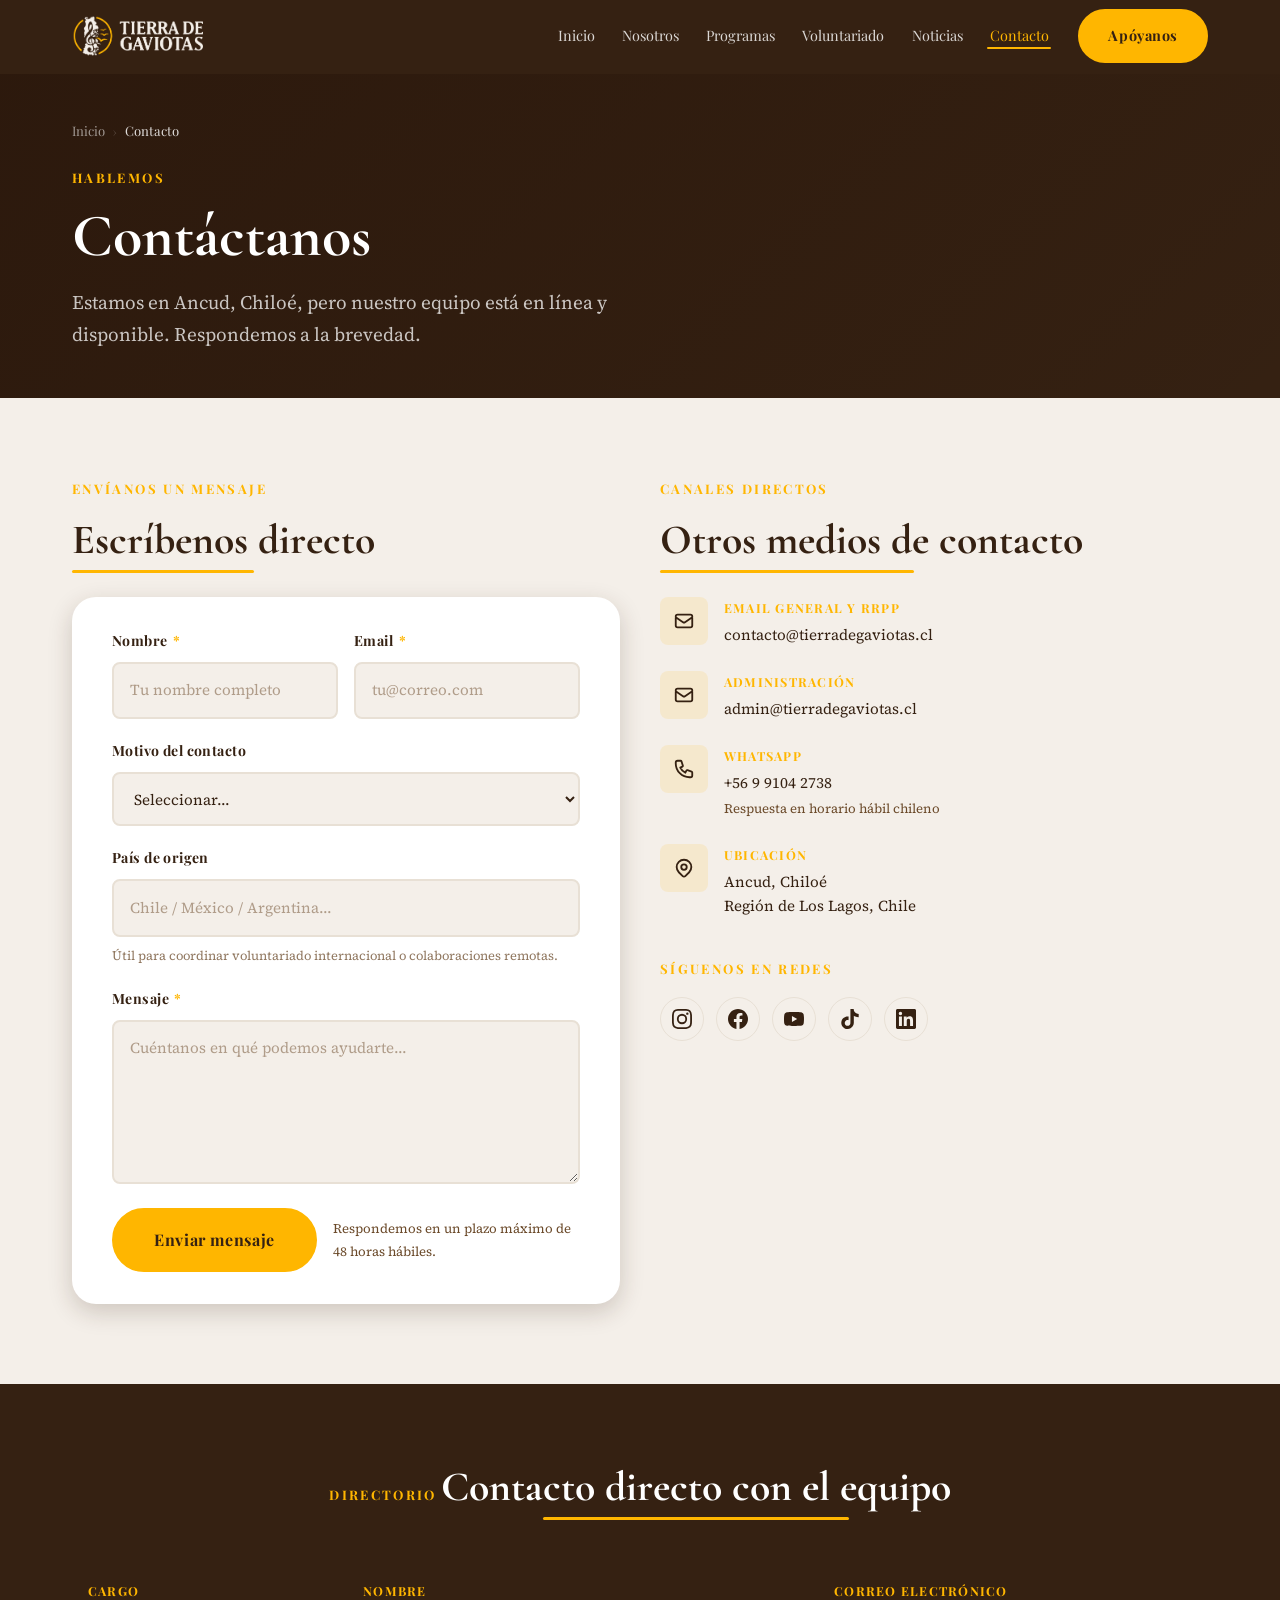
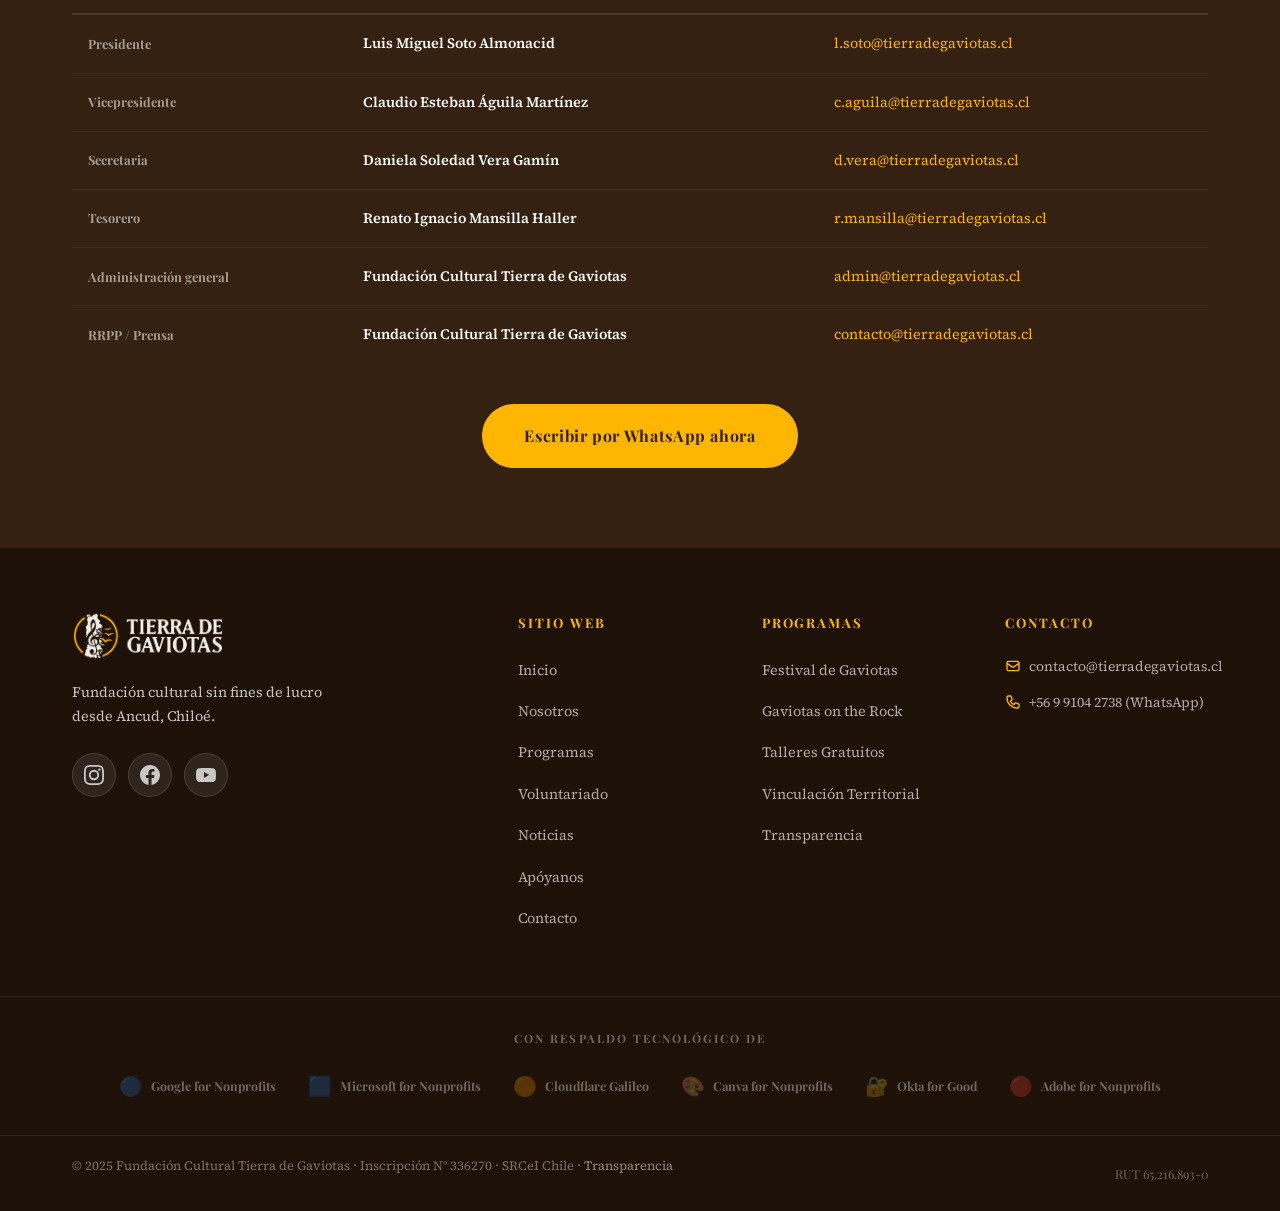
==== contacto.html @ a7a0f80d "Sitio web TDG v1.0 — Fundación Cultural Tierra de Gaviotas" ====
<!DOCTYPE html>
<html lang="es">
<head>
  <meta charset="UTF-8">
  <meta name="viewport" content="width=device-width, initial-scale=1">
  <title>Contacto | Fundación Cultural Tierra de Gaviotas</title>
  <meta name="description" content="Contáctanos — Fundación Cultural Tierra de Gaviotas. Email, WhatsApp y redes sociales. Respondemos a la brevedad desde Ancud, Chiloé.">
  <link rel="canonical" href="https://tierradegaviotas.cl/contacto.html">
  <meta property="og:type" content="website">
  <meta property="og:url" content="https://tierradegaviotas.cl/contacto.html">
  <meta property="og:title" content="Contacto | Fundación Cultural Tierra de Gaviotas">
  <meta property="og:description" content="Contáctanos por email, WhatsApp o redes sociales. Estamos en Ancud, Chiloé.">
  <meta property="og:image" content="https://tierradegaviotas.cl/images/og-image.jpg">
  <meta property="og:locale" content="es_CL">
  <meta property="og:site_name" content="Fundación Cultural Tierra de Gaviotas">
  <meta name="twitter:card" content="summary_large_image">
  <meta name="twitter:site" content="@tdgaviotas">
  <meta name="twitter:image" content="https://tierradegaviotas.cl/images/og-image.jpg">
  <link rel="icon" type="image/svg+xml" href="/favicon.svg">
  <link rel="icon" type="image/x-icon" href="/favicon.ico">
  <link rel="apple-touch-icon" sizes="180x180" href="/apple-touch-icon.png">
  <link rel="manifest" href="/site.webmanifest">
  <meta name="theme-color" content="#352112">
  <link rel="preconnect" href="https://fonts.googleapis.com">
  <link rel="preconnect" href="https://fonts.gstatic.com" crossorigin>
  <link href="https://fonts.googleapis.com/css2?family=Cormorant+Garamond:ital,wght@0,600;0,700;1,700&family=Playfair+Display:ital,wght@0,400;0,700;1,400&family=Source+Serif+4:opsz,wght@8..60,300;8..60,400;8..60,600&display=swap" rel="stylesheet">
  <link rel="stylesheet" href="css/main.css">
  <link rel="stylesheet" href="css/components.css">
  <link rel="stylesheet" href="css/responsive.css">

  <style>
    .contact-layout {
      display: grid;
      grid-template-columns: 1fr 1fr;
      gap: var(--sp-10);
      align-items: start;
    }
    @media (max-width: 767px) {
      .contact-layout { grid-template-columns: 1fr; }
    }

    .directorio-tabla {
      width: 100%;
      border-collapse: collapse;
      font-size: 0.9rem;
    }
    .directorio-tabla th {
      font-family: var(--font-display);
      font-size: 0.78rem;
      font-weight: 700;
      letter-spacing: 0.1em;
      text-transform: uppercase;
      color: var(--color-ambar);
      text-align: left;
      padding: var(--sp-3) var(--sp-4);
      border-bottom: 2px solid rgba(255,255,255,0.1);
    }
    .directorio-tabla td {
      padding: var(--sp-4);
      color: rgba(255,255,255,0.78);
      border-bottom: 1px solid rgba(255,255,255,0.06);
      vertical-align: middle;
    }
    .directorio-tabla tr:last-child td { border-bottom: none; }
    .directorio-tabla td:first-child {
      font-family: var(--font-display);
      font-weight: 700;
      color: rgba(255,255,255,0.55);
      font-size: 0.8rem;
      white-space: nowrap;
    }
    .directorio-tabla td:nth-child(2) {
      font-weight: 600;
      color: var(--color-blanco);
    }
    .directorio-tabla a {
      color: var(--color-ambar);
      transition: opacity var(--t-fast);
    }
    .directorio-tabla a:hover { opacity: 0.75; }
    @media (max-width: 600px) {
      .directorio-tabla thead { display: none; }
      .directorio-tabla tr { display: block; border-bottom: 1px solid rgba(255,255,255,0.08); padding: var(--sp-4) 0; }
      .directorio-tabla td { display: block; border: none; padding: 0.25rem var(--sp-4); }
    }
  </style>
</head>
<body>
  <a href="#main-content" class="skip-link">Ir al contenido principal</a>

  <header class="navbar" id="navbar" role="banner">
    <div class="container navbar__inner">
      <a href="index.html" class="navbar__logo" aria-label="Inicio">
        <img src="images/logo/TDG_1_Horizontal_-_Para_fondo_oscuro.png" alt="Tierra de Gaviotas" class="navbar__logo-img" width="200" height="55" onerror="this.style.display='none';this.nextElementSibling.style.display='block'">
        <span class="navbar__logo-fallback" style="display:none">Tierra de <span>Gaviotas</span></span>
      </a>
      <button class="navbar__hamburger" id="menuToggle" aria-expanded="false" aria-controls="navMenu" aria-label="Abrir menú">
        <span class="navbar__hamburger-line"></span><span class="navbar__hamburger-line"></span><span class="navbar__hamburger-line"></span>
      </button>
      <nav class="navbar__nav" id="navMenu" role="navigation" aria-label="Navegación principal">
        <ul class="navbar__list">
          <li><a href="index.html"        class="navbar__link">Inicio</a></li>
          <li><a href="nosotros.html"     class="navbar__link">Nosotros</a></li>
          <li><a href="programas.html"    class="navbar__link">Programas</a></li>
          <li><a href="voluntariado.html" class="navbar__link">Voluntariado</a></li>
          <li><a href="noticias.html"     class="navbar__link">Noticias</a></li>
          <li><a href="contacto.html"     class="navbar__link" aria-current="page">Contacto</a></li>
        </ul>
        <a href="donaciones.html" class="btn btn--ambar navbar__cta">Apóyanos</a>
      </nav>
    </div>
  </header>

  <main id="main-content" role="main">

    <!-- PAGE HERO -->
    <section class="page-hero" aria-labelledby="ph-title">
      <div class="container page-hero__content">
        <nav class="breadcrumb" aria-label="Ruta de navegación">
          <a href="index.html">Inicio</a>
          <span class="breadcrumb__sep" aria-hidden="true">›</span>
          <span class="breadcrumb__current" aria-current="page">Contacto</span>
        </nav>
        <span class="label page-hero__label">Hablemos</span>
        <h1 id="ph-title">Contáctanos</h1>
        <p class="lead">Estamos en Ancud, Chiloé, pero nuestro equipo está en línea y disponible. Respondemos a la brevedad.</p>
      </div>
    </section>

    <!-- FORMULARIO + INFO DE CONTACTO -->
    <section class="section bg-crema" aria-labelledby="form-title">
      <div class="container">
        <div class="contact-layout">

          <!-- Formulario -->
          <div class="reveal">
            <span class="label" style="margin-bottom: 1rem; display: block;">Envíanos un mensaje</span>
            <h2 id="form-title" class="heading-line" style="margin-bottom: 2rem;">Escríbenos directo</h2>

            <!--
              INSTRUCCIÓN PARA EL EQUIPO TDG:
              Para activar este formulario, registrarse en formspree.io con el email admin@tierradegaviotas.cl
              Crear un nuevo formulario y reemplazar [PLACEHOLDER: ID Formspree] con el ID obtenido (ej: xyzxyz).
              El action quedará así: action="https://formspree.io/f/tu-id-aqui"
            -->
            <form
              id="contact-form"
              action="https://formspree.io/f/[PLACEHOLDER-ID-FORMSPREE]"
              method="POST"
              class="form-contact"
              novalidate
            >
              <!-- Campo honeypot anti-spam -->
              <input type="text" name="_gotcha" style="display:none" tabindex="-1" autocomplete="off">
              <!-- Redirect después de enviar -->
              <input type="hidden" name="_next" value="https://tierradegaviotas.cl/contacto.html?enviado=true">
              <input type="hidden" name="_subject" value="Nuevo mensaje desde tierradegaviotas.cl">

              <div class="form-row">
                <div class="form-group">
                  <label class="form-label" for="nombre">
                    Nombre <span class="required" aria-hidden="true">*</span>
                  </label>
                  <input
                    type="text"
                    id="nombre"
                    name="nombre"
                    class="form-input"
                    placeholder="Tu nombre completo"
                    required
                    autocomplete="given-name"
                  >
                </div>
                <div class="form-group">
                  <label class="form-label" for="email">
                    Email <span class="required" aria-hidden="true">*</span>
                  </label>
                  <input
                    type="email"
                    id="email"
                    name="email"
                    class="form-input"
                    placeholder="tu@correo.com"
                    required
                    autocomplete="email"
                  >
                </div>
              </div>

              <div class="form-group">
                <label class="form-label" for="motivo">Motivo del contacto</label>
                <select id="motivo" name="motivo" class="form-select">
                  <option value="" disabled selected>Seleccionar...</option>
                  <option value="voluntariado">Quiero ser voluntario/a</option>
                  <option value="donaciones">Información sobre donaciones</option>
                  <option value="prensa">Prensa y medios de comunicación</option>
                  <option value="alianza">Propuesta de alianza o colaboración</option>
                  <option value="artista">Participar como artista en el festival</option>
                  <option value="talleres">Información sobre talleres</option>
                  <option value="otro">Otro</option>
                </select>
              </div>

              <div class="form-group">
                <label class="form-label" for="pais">País de origen</label>
                <input
                  type="text"
                  id="pais"
                  name="pais"
                  class="form-input"
                  placeholder="Chile / México / Argentina..."
                  autocomplete="country-name"
                >
                <span class="form-hint">Útil para coordinar voluntariado internacional o colaboraciones remotas.</span>
              </div>

              <div class="form-group">
                <label class="form-label" for="mensaje">
                  Mensaje <span class="required" aria-hidden="true">*</span>
                </label>
                <textarea
                  id="mensaje"
                  name="mensaje"
                  class="form-textarea"
                  placeholder="Cuéntanos en qué podemos ayudarte..."
                  required
                  rows="5"
                ></textarea>
              </div>

              <div class="form-submit">
                <button type="submit" class="btn btn--ambar btn--lg">
                  Enviar mensaje
                </button>
                <p style="font-size: 0.82rem; color: var(--color-cafe-claro);">
                  Respondemos en un plazo máximo de 48 horas hábiles.
                </p>
              </div>

              <div class="form-message form-message--success" id="form-success" role="alert">
                ¡Mensaje enviado correctamente! Te responderemos pronto.
              </div>
              <div class="form-message form-message--error" id="form-error" role="alert">
                Hubo un problema al enviar. Por favor intenta nuevamente o escríbenos directamente a contacto@tierradegaviotas.cl
              </div>
            </form>

            <script>
              // Detectar parámetro ?enviado=true en la URL (redirect de Formspree)
              if (window.location.search.includes('enviado=true')) {
                const msg = document.getElementById('form-success');
                if (msg) { msg.style.display = 'block'; }
                const form = document.getElementById('contact-form');
                if (form) { form.style.display = 'none'; }
              }
            </script>
          </div>

          <!-- Información de contacto -->
          <div class="reveal reveal-delay-2">
            <span class="label" style="margin-bottom: 1rem; display: block;">Canales directos</span>
            <h2 class="heading-line" style="margin-bottom: 2rem;">Otros medios de contacto</h2>

            <div class="contact-info">

              <div class="contact-item">
                <div class="contact-item__icon" aria-hidden="true">
                  <svg fill="none" stroke="currentColor" viewBox="0 0 24 24"><path stroke-linecap="round" stroke-linejoin="round" stroke-width="2" d="M3 8l7.89 5.26a2 2 0 002.22 0L21 8M5 19h14a2 2 0 002-2V7a2 2 0 00-2-2H5a2 2 0 00-2 2v10a2 2 0 002 2z"/></svg>
                </div>
                <div>
                  <p class="contact-item__label">Email general y RRPP</p>
                  <p class="contact-item__value">
                    <a href="mailto:contacto@tierradegaviotas.cl">contacto@tierradegaviotas.cl</a>
                  </p>
                </div>
              </div>

              <div class="contact-item">
                <div class="contact-item__icon" aria-hidden="true">
                  <svg fill="none" stroke="currentColor" viewBox="0 0 24 24"><path stroke-linecap="round" stroke-linejoin="round" stroke-width="2" d="M3 8l7.89 5.26a2 2 0 002.22 0L21 8M5 19h14a2 2 0 002-2V7a2 2 0 00-2-2H5a2 2 0 00-2 2v10a2 2 0 002 2z"/></svg>
                </div>
                <div>
                  <p class="contact-item__label">Administración</p>
                  <p class="contact-item__value">
                    <a href="mailto:admin@tierradegaviotas.cl">admin@tierradegaviotas.cl</a>
                  </p>
                </div>
              </div>

              <div class="contact-item">
                <div class="contact-item__icon" aria-hidden="true">
                  <svg fill="none" stroke="currentColor" viewBox="0 0 24 24"><path stroke-linecap="round" stroke-linejoin="round" stroke-width="2" d="M3 5a2 2 0 012-2h3.28a1 1 0 01.948.684l1.498 4.493a1 1 0 01-.502 1.21l-2.257 1.13a11.042 11.042 0 005.516 5.516l1.13-2.257a1 1 0 011.21-.502l4.493 1.498a1 1 0 01.684.949V19a2 2 0 01-2 2h-1C9.716 21 3 14.284 3 6V5z"/></svg>
                </div>
                <div>
                  <p class="contact-item__label">WhatsApp</p>
                  <p class="contact-item__value">
                    <a href="https://wa.me/56991042738" target="_blank" rel="noopener noreferrer">
                      +56 9 9104 2738
                    </a>
                    <br>
                    <span style="font-size: 0.82rem; color: var(--color-cafe-claro);">Respuesta en horario hábil chileno</span>
                  </p>
                </div>
              </div>

              <div class="contact-item">
                <div class="contact-item__icon" aria-hidden="true">
                  <svg fill="none" stroke="currentColor" viewBox="0 0 24 24"><path stroke-linecap="round" stroke-linejoin="round" stroke-width="2" d="M17.657 16.657L13.414 20.9a1.998 1.998 0 01-2.827 0l-4.244-4.243a8 8 0 1111.314 0z"/><path stroke-linecap="round" stroke-linejoin="round" stroke-width="2" d="M15 11a3 3 0 11-6 0 3 3 0 016 0z"/></svg>
                </div>
                <div>
                  <p class="contact-item__label">Ubicación</p>
                  <p class="contact-item__value">
                    Ancud, Chiloé<br>
                    Región de Los Lagos, Chile
                  </p>
                </div>
              </div>

            </div>

            <!-- Redes sociales -->
            <div style="margin-top: 2.5rem;">
              <p class="label" style="margin-bottom: 1rem; display: block;">Síguenos en redes</p>
              <nav aria-label="Redes sociales de contacto">
                <ul class="social-list social-list--dark">
                  <li>
                    <a href="https://instagram.com/tdgaviotas" target="_blank" rel="noopener noreferrer" class="social-link" aria-label="Instagram @tdgaviotas">
                      <svg fill="currentColor" viewBox="0 0 24 24" aria-hidden="true"><path d="M12 2.163c3.204 0 3.584.012 4.85.07 3.252.148 4.771 1.691 4.919 4.919.058 1.265.069 1.645.069 4.849 0 3.205-.012 3.584-.069 4.849-.149 3.225-1.664 4.771-4.919 4.919-1.266.058-1.644.07-4.85.07-3.204 0-3.584-.012-4.849-.07-3.26-.149-4.771-1.699-4.919-4.92-.058-1.265-.07-1.644-.07-4.849 0-3.204.013-3.583.07-4.849.149-3.227 1.664-4.771 4.919-4.919 1.266-.057 1.645-.069 4.849-.069zM12 0C8.741 0 8.333.014 7.053.072 2.695.272.273 2.69.073 7.052.014 8.333 0 8.741 0 12c0 3.259.014 3.668.072 4.948.2 4.358 2.618 6.78 6.98 6.98C8.333 23.986 8.741 24 12 24c3.259 0 3.668-.014 4.948-.072 4.354-.2 6.782-2.618 6.979-6.98.059-1.28.073-1.689.073-4.948 0-3.259-.014-3.667-.072-4.947-.196-4.354-2.617-6.78-6.979-6.98C15.668.014 15.259 0 12 0zm0 5.838a6.162 6.162 0 100 12.324 6.162 6.162 0 000-12.324zM12 16a4 4 0 110-8 4 4 0 010 8zm6.406-11.845a1.44 1.44 0 100 2.881 1.44 1.44 0 000-2.881z"/></svg>
                    </a>
                  </li>
                  <li>
                    <a href="https://facebook.com/tdgaviotas" target="_blank" rel="noopener noreferrer" class="social-link" aria-label="Facebook /tdgaviotas">
                      <svg fill="currentColor" viewBox="0 0 24 24" aria-hidden="true"><path d="M24 12.073c0-6.627-5.373-12-12-12s-12 5.373-12 12c0 5.99 4.388 10.954 10.125 11.854v-8.385H7.078v-3.47h3.047V9.43c0-3.007 1.792-4.669 4.533-4.669 1.312 0 2.686.235 2.686.235v2.953H15.83c-1.491 0-1.956.925-1.956 1.874v2.25h3.328l-.532 3.47h-2.796v8.385C19.612 23.027 24 18.062 24 12.073z"/></svg>
                    </a>
                  </li>
                  <li>
                    <a href="https://youtube.com/@tdgaviotas" target="_blank" rel="noopener noreferrer" class="social-link" aria-label="YouTube @tdgaviotas">
                      <svg fill="currentColor" viewBox="0 0 24 24" aria-hidden="true"><path d="M23.498 6.186a3.016 3.016 0 00-2.122-2.136C19.505 3.545 12 3.545 12 3.545s-7.505 0-9.377.505A3.017 3.017 0 00.502 6.186C0 8.07 0 12 0 12s0 3.93.502 5.814a3.016 3.016 0 002.122 2.136c1.871.505 9.376.505 9.376.505s7.505 0 9.377-.505a3.015 3.015 0 002.122-2.136C24 15.93 24 12 24 12s0-3.93-.502-5.814zM9.545 15.568V8.432L15.818 12l-6.273 3.568z"/></svg>
                    </a>
                  </li>
                  <li>
                    <a href="https://tiktok.com/@tdgaviotas" target="_blank" rel="noopener noreferrer" class="social-link" aria-label="TikTok @tdgaviotas">
                      <svg fill="currentColor" viewBox="0 0 24 24" aria-hidden="true"><path d="M12.525.02c1.31-.02 2.61-.01 3.91-.02.08 1.53.63 3.09 1.75 4.17 1.12 1.11 2.7 1.62 4.24 1.79v4.03c-1.44-.05-2.89-.35-4.2-.97-.57-.26-1.1-.59-1.62-.93-.01 2.92.01 5.84-.02 8.75-.08 1.4-.54 2.79-1.35 3.94-1.31 1.92-3.58 3.17-5.91 3.21-1.43.08-2.86-.31-4.08-1.03-2.02-1.19-3.44-3.37-3.65-5.71-.02-.5-.03-1-.01-1.49.18-1.9 1.12-3.72 2.58-4.96 1.66-1.44 3.98-2.13 6.15-1.72.02 1.48-.04 2.96-.04 4.44-.99-.32-2.15-.23-3.02.37-.63.41-1.11 1.04-1.36 1.75-.21.51-.15 1.07-.14 1.61.24 1.64 1.82 3.02 3.5 2.87 1.12-.01 2.19-.66 2.77-1.61.19-.33.4-.67.41-1.06.1-1.79.06-3.57.07-5.36.01-4.03-.01-8.05.02-12.07z"/></svg>
                    </a>
                  </li>
                  <li>
                    <a href="https://linkedin.com/company/tierra-de-gaviotas" target="_blank" rel="noopener noreferrer" class="social-link" aria-label="LinkedIn tierra-de-gaviotas">
                      <svg fill="currentColor" viewBox="0 0 24 24" aria-hidden="true"><path d="M20.447 20.452h-3.554v-5.569c0-1.328-.027-3.037-1.852-3.037-1.853 0-2.136 1.445-2.136 2.939v5.667H9.351V9h3.414v1.561h.046c.477-.9 1.637-1.85 3.37-1.85 3.601 0 4.267 2.37 4.267 5.455v6.286zM5.337 7.433a2.062 2.062 0 01-2.063-2.065 2.064 2.064 0 112.063 2.065zm1.782 13.019H3.555V9h3.564v11.452zM22.225 0H1.771C.792 0 0 .774 0 1.729v20.542C0 23.227.792 24 1.771 24h20.451C23.2 24 24 23.227 24 22.271V1.729C24 .774 23.2 0 22.222 0h.003z"/></svg>
                    </a>
                  </li>
                </ul>
              </nav>
            </div>
          </div>

        </div>
      </div>
    </section>

    <!-- DIRECTORIO DEL EQUIPO -->
    <section class="section bg-cafe" id="directorio" aria-labelledby="dir-title">
      <div class="container">
        <header class="section-header reveal">
          <span class="label">Directorio</span>
          <h2 id="dir-title" class="heading-line heading-line--center">Contacto directo con el equipo</h2>
        </header>

        <div style="overflow-x: auto;" class="reveal reveal-delay-1">
          <table class="directorio-tabla" aria-label="Directorio de la Fundación Cultural Tierra de Gaviotas">
            <thead>
              <tr>
                <th scope="col">Cargo</th>
                <th scope="col">Nombre</th>
                <th scope="col">Correo electrónico</th>
              </tr>
            </thead>
            <tbody>
              <tr>
                <td>Presidente</td>
                <td>Luis Miguel Soto Almonacid</td>
                <td><a href="mailto:l.soto@tierradegaviotas.cl">l.soto@tierradegaviotas.cl</a></td>
              </tr>
              <tr>
                <td>Vicepresidente</td>
                <td>Claudio Esteban Águila Martínez</td>
                <td><a href="mailto:c.aguila@tierradegaviotas.cl">c.aguila@tierradegaviotas.cl</a></td>
              </tr>
              <tr>
                <td>Secretaria</td>
                <td>Daniela Soledad Vera Gamín</td>
                <td><a href="mailto:d.vera@tierradegaviotas.cl">d.vera@tierradegaviotas.cl</a></td>
              </tr>
              <tr>
                <td>Tesorero</td>
                <td>Renato Ignacio Mansilla Haller</td>
                <td><a href="mailto:r.mansilla@tierradegaviotas.cl">r.mansilla@tierradegaviotas.cl</a></td>
              </tr>
              <tr>
                <td>Administración general</td>
                <td>Fundación Cultural Tierra de Gaviotas</td>
                <td><a href="mailto:admin@tierradegaviotas.cl">admin@tierradegaviotas.cl</a></td>
              </tr>
              <tr>
                <td>RRPP / Prensa</td>
                <td>Fundación Cultural Tierra de Gaviotas</td>
                <td><a href="mailto:contacto@tierradegaviotas.cl">contacto@tierradegaviotas.cl</a></td>
              </tr>
            </tbody>
          </table>
        </div>

        <div style="text-align: center; margin-top: 2.5rem;" class="reveal">
          <a href="https://wa.me/56991042738" target="_blank" rel="noopener noreferrer" class="btn btn--ambar btn--lg">
            Escribir por WhatsApp ahora
          </a>
        </div>
      </div>
    </section>

  </main>

  <footer class="footer" role="contentinfo">
    <div class="footer__top"><div class="container footer__grid">
      <div><a href="index.html"><img src="images/logo/TDG_1_Horizontal_-_Para_fondo_oscuro.png" alt="Tierra de Gaviotas" class="footer__brand-logo" loading="lazy" onerror="this.style.display='none';this.nextElementSibling.style.display='block'"><span class="footer__brand-logo-fallback" style="display:none">Tierra de Gaviotas</span></a><p class="footer__tagline">Fundación cultural sin fines de lucro desde Ancud, Chiloé.</p><nav aria-label="Redes sociales"><ul class="social-list"><li><a href="https://instagram.com/tdgaviotas" target="_blank" rel="noopener noreferrer" class="social-link" aria-label="Instagram"><svg fill="currentColor" viewBox="0 0 24 24"><path d="M12 2.163c3.204 0 3.584.012 4.85.07 3.252.148 4.771 1.691 4.919 4.919.058 1.265.069 1.645.069 4.849 0 3.205-.012 3.584-.069 4.849-.149 3.225-1.664 4.771-4.919 4.919-1.266.058-1.644.07-4.85.07-3.204 0-3.584-.012-4.849-.07-3.26-.149-4.771-1.699-4.919-4.92-.058-1.265-.07-1.644-.07-4.849 0-3.204.013-3.583.07-4.849.149-3.227 1.664-4.771 4.919-4.919 1.266-.057 1.645-.069 4.849-.069zM12 0C8.741 0 8.333.014 7.053.072 2.695.272.273 2.69.073 7.052.014 8.333 0 8.741 0 12c0 3.259.014 3.668.072 4.948.2 4.358 2.618 6.78 6.98 6.98C8.333 23.986 8.741 24 12 24c3.259 0 3.668-.014 4.948-.072 4.354-.2 6.782-2.618 6.979-6.98.059-1.28.073-1.689.073-4.948 0-3.259-.014-3.667-.072-4.947-.196-4.354-2.617-6.78-6.979-6.98C15.668.014 15.259 0 12 0zm0 5.838a6.162 6.162 0 100 12.324 6.162 6.162 0 000-12.324zM12 16a4 4 0 110-8 4 4 0 010 8zm6.406-11.845a1.44 1.44 0 100 2.881 1.44 1.44 0 000-2.881z"/></svg></a></li><li><a href="https://facebook.com/tdgaviotas" target="_blank" rel="noopener noreferrer" class="social-link" aria-label="Facebook"><svg fill="currentColor" viewBox="0 0 24 24"><path d="M24 12.073c0-6.627-5.373-12-12-12s-12 5.373-12 12c0 5.99 4.388 10.954 10.125 11.854v-8.385H7.078v-3.47h3.047V9.43c0-3.007 1.792-4.669 4.533-4.669 1.312 0 2.686.235 2.686.235v2.953H15.83c-1.491 0-1.956.925-1.956 1.874v2.25h3.328l-.532 3.47h-2.796v8.385C19.612 23.027 24 18.062 24 12.073z"/></svg></a></li><li><a href="https://youtube.com/@tdgaviotas" target="_blank" rel="noopener noreferrer" class="social-link" aria-label="YouTube"><svg fill="currentColor" viewBox="0 0 24 24"><path d="M23.498 6.186a3.016 3.016 0 00-2.122-2.136C19.505 3.545 12 3.545 12 3.545s-7.505 0-9.377.505A3.017 3.017 0 00.502 6.186C0 8.07 0 12 0 12s0 3.93.502 5.814a3.016 3.016 0 002.122 2.136c1.871.505 9.376.505 9.376.505s7.505 0 9.377-.505a3.015 3.015 0 002.122-2.136C24 15.93 24 12 24 12s0-3.93-.502-5.814zM9.545 15.568V8.432L15.818 12l-6.273 3.568z"/></svg></a></li></ul></nav></div>
      <nav aria-label="Mapa del sitio"><p class="footer__col-title">Sitio web</p><ul class="footer__nav"><li><a href="index.html">Inicio</a></li><li><a href="nosotros.html">Nosotros</a></li><li><a href="programas.html">Programas</a></li><li><a href="voluntariado.html">Voluntariado</a></li><li><a href="noticias.html">Noticias</a></li><li><a href="donaciones.html">Apóyanos</a></li><li><a href="contacto.html">Contacto</a></li></ul></nav>
      <nav aria-label="Programas"><p class="footer__col-title">Programas</p><ul class="footer__nav"><li><a href="programas.html#festival">Festival de Gaviotas</a></li><li><a href="programas.html#rock">Gaviotas on the Rock</a></li><li><a href="programas.html#talleres">Talleres Gratuitos</a></li><li><a href="programas.html#vinculacion">Vinculación Territorial</a></li><li><a href="nosotros.html#acreditaciones">Transparencia</a></li></ul></nav>
      <div><p class="footer__col-title">Contacto</p><ul class="footer__contact-list"><li class="footer__contact-item"><svg fill="none" stroke="currentColor" viewBox="0 0 24 24" aria-hidden="true"><path stroke-linecap="round" stroke-linejoin="round" stroke-width="2" d="M3 8l7.89 5.26a2 2 0 002.22 0L21 8M5 19h14a2 2 0 002-2V7a2 2 0 00-2-2H5a2 2 0 00-2 2v10a2 2 0 002 2z"/></svg><a href="mailto:contacto@tierradegaviotas.cl">contacto@tierradegaviotas.cl</a></li><li class="footer__contact-item"><svg fill="none" stroke="currentColor" viewBox="0 0 24 24" aria-hidden="true"><path stroke-linecap="round" stroke-linejoin="round" stroke-width="2" d="M3 5a2 2 0 012-2h3.28a1 1 0 01.948.684l1.498 4.493a1 1 0 01-.502 1.21l-2.257 1.13a11.042 11.042 0 005.516 5.516l1.13-2.257a1 1 0 011.21-.502l4.493 1.498a1 1 0 01.684.949V19a2 2 0 01-2 2h-1C9.716 21 3 14.284 3 6V5z"/></svg><a href="https://wa.me/56991042738" target="_blank" rel="noopener noreferrer">+56 9 9104 2738 (WhatsApp)</a></li></ul></div>
    </div></div>
    <div class="footer__aliados"><div class="container"><p class="footer__aliados-title">Con respaldo tecnológico de</p><div class="footer__aliados-logos"><span class="footer__aliado-item"><span class="footer__aliado-icon">🔵</span><span class="footer__aliado-name">Google for Nonprofits</span></span><span class="footer__aliado-item"><span class="footer__aliado-icon">🟦</span><span class="footer__aliado-name">Microsoft for Nonprofits</span></span><span class="footer__aliado-item"><span class="footer__aliado-icon">🟠</span><span class="footer__aliado-name">Cloudflare Galileo</span></span><span class="footer__aliado-item"><span class="footer__aliado-icon">🎨</span><span class="footer__aliado-name">Canva for Nonprofits</span></span><span class="footer__aliado-item"><span class="footer__aliado-icon">🔐</span><span class="footer__aliado-name">Okta for Good</span></span><span class="footer__aliado-item"><span class="footer__aliado-icon">🔴</span><span class="footer__aliado-name">Adobe for Nonprofits</span></span></div></div></div>
    <div class="container footer__bottom"><p class="footer__legal">© 2025 Fundación Cultural Tierra de Gaviotas · Inscripción N° 336270 · SRCeI Chile · <a href="nosotros.html#acreditaciones">Transparencia</a></p><p class="footer__rut">RUT 65.216.893-0</p></div>
  </footer>

  <script src="js/main.js"></script>
  <script src="js/components.js"></script>
</body>
</html>
---- css/main.css ----
/* ================================================================
   FUNDACIÓN CULTURAL TIERRA DE GAVIOTAS — main.css
   Variables globales, reset, tipografía, layout, utilidades
   ================================================================ */

/* === CUSTOM PROPERTIES === */
:root {
  /* Paleta cromática institucional */
  --color-cafe:        #352112;
  --color-cafe-mid:    #4a2d18;
  --color-cafe-oscuro: #1e1208;
  --color-cafe-claro:  #6B4A2A;
  --color-ambar:       #FFB600;
  --color-ambar-hover: #e6a400;
  --color-ambar-light: rgba(255, 182, 0, 0.12);
  --color-crema:       #F4EFE9;
  --color-crema-dark:  #e8e0d5;
  --color-blanco:      #FFFFFF;
  --color-texto:       #352112;
  --color-texto-suave: #6B4A2A;

  /* Tipografías */
  --font-titulo:  'Cormorant Garamond', Georgia, 'Times New Roman', serif;
  --font-display: 'Playfair Display', Georgia, serif;
  --font-cuerpo:  'Source Serif 4', Georgia, serif;

  /* Escala de espaciado */
  --sp-1:  0.25rem;   /* 4px  */
  --sp-2:  0.5rem;    /* 8px  */
  --sp-3:  0.75rem;   /* 12px */
  --sp-4:  1rem;      /* 16px */
  --sp-5:  1.25rem;   /* 20px */
  --sp-6:  1.5rem;    /* 24px */
  --sp-8:  2rem;      /* 32px */
  --sp-10: 2.5rem;    /* 40px */
  --sp-12: 3rem;      /* 48px */
  --sp-16: 4rem;      /* 64px */
  --sp-20: 5rem;      /* 80px */
  --sp-24: 6rem;      /* 96px */

  /* Layout */
  --max-width:        1200px;
  --max-width-narrow: 800px;
  --container-px:     1.25rem;
  --navbar-h:         72px;

  /* Bordes */
  --radius-sm:   4px;
  --radius-md:   8px;
  --radius-lg:   16px;
  --radius-xl:   24px;
  --radius-full: 9999px;

  /* Sombras */
  --shadow-sm:  0 1px 3px rgba(53, 33, 18, 0.10);
  --shadow-md:  0 4px 12px rgba(53, 33, 18, 0.15);
  --shadow-lg:  0 8px 24px rgba(53, 33, 18, 0.20);
  --shadow-xl:  0 16px 48px rgba(53, 33, 18, 0.25);
  --shadow-card: 0 2px 8px rgba(53, 33, 18, 0.08), 0 8px 24px rgba(53, 33, 18, 0.08);

  /* Transiciones */
  --t-fast:   0.15s ease;
  --t-base:   0.30s ease;
  --t-slow:   0.50s ease;
  --t-spring: 0.40s cubic-bezier(0.34, 1.56, 0.64, 1);
}

/* === RESET MODERNO === */
*, *::before, *::after {
  box-sizing: border-box;
  margin: 0;
  padding: 0;
}

html {
  scroll-behavior: smooth;
  -webkit-text-size-adjust: 100%;
  hanging-punctuation: first last;
}

body {
  font-family: var(--font-cuerpo);
  font-size: clamp(0.95rem, 2vw, 1.05rem);
  font-weight: 400;
  line-height: 1.75;
  color: var(--color-texto);
  background-color: var(--color-crema);
  -webkit-font-smoothing: antialiased;
  -moz-osx-font-smoothing: grayscale;
}

img, video, svg {
  max-width: 100%;
  height: auto;
  display: block;
}

a {
  color: inherit;
  text-decoration: none;
}

ul, ol {
  list-style: none;
}

button, input, select, textarea {
  font: inherit;
  color: inherit;
}

p { margin-bottom: 1rem; }
p:last-child { margin-bottom: 0; }

strong { font-weight: 600; }
em { font-style: italic; }

/* === ACCESIBILIDAD === */
.skip-link {
  position: absolute;
  top: -100%;
  left: 1rem;
  background: var(--color-ambar);
  color: var(--color-cafe);
  padding: 0.75rem 1.5rem;
  border-radius: var(--radius-md);
  font-family: var(--font-display);
  font-weight: 700;
  font-size: 0.9rem;
  z-index: 10000;
  transition: top var(--t-fast);
}

.skip-link:focus {
  top: 1rem;
}

:focus-visible {
  outline: 3px solid var(--color-ambar);
  outline-offset: 3px;
  border-radius: var(--radius-sm);
}

:focus:not(:focus-visible) {
  outline: none;
}

/* === TIPOGRAFÍA === */
h1, h2, h3, h4, h5, h6 {
  font-family: var(--font-titulo);
  font-weight: 700;
  line-height: 1.15;
  color: var(--color-cafe);
}

h1 { font-size: clamp(1.9rem, 5.5vw, 3.75rem); }
h2 { font-size: clamp(1.5rem, 3.5vw, 2.6rem);  }
h3 { font-size: clamp(1.2rem, 2.5vw, 1.9rem);  }
h4 { font-size: clamp(1.05rem, 2vw, 1.45rem);  }
h5 { font-size: 1.15rem; }
h6 { font-size: 1rem;    }

.text-display {
  font-family: var(--font-display);
}

.lead {
  font-size: clamp(1.05rem, 2.5vw, 1.2rem);
  line-height: 1.65;
  color: var(--color-cafe-claro);
}

.label {
  display: inline-block;
  font-family: var(--font-display);
  font-size: 0.82rem;
  font-weight: 700;
  letter-spacing: 0.18em;
  text-transform: uppercase;
  color: var(--color-ambar);
}

/* === LAYOUT === */
.container {
  width: 100%;
  max-width: var(--max-width);
  margin-inline: auto;
  padding-inline: var(--container-px);
}

.container--narrow {
  max-width: var(--max-width-narrow);
}

.section {
  padding-block: var(--sp-16);
}

.section--sm {
  padding-block: var(--sp-10);
}

.section--lg {
  padding-block: var(--sp-24);
}

/* Variantes de fondo */
.bg-cafe    { background-color: var(--color-cafe); }
.bg-crema   { background-color: var(--color-crema); }
.bg-blanco  { background-color: var(--color-blanco); }
.bg-ambar   { background-color: var(--color-ambar); }

.bg-cafe h1, .bg-cafe h2, .bg-cafe h3, .bg-cafe h4,
.bg-cafe h5, .bg-cafe h6 {
  color: var(--color-blanco);
}

.bg-cafe .lead, .bg-cafe .label {
  color: rgba(255, 255, 255, 0.70);
}

.bg-cafe .label {
  color: var(--color-ambar);
}

/* === SECTION HEADER === */
.section-header {
  text-align: center;
  margin-bottom: var(--sp-10);
}

.section-header .label {
  margin-bottom: var(--sp-3);
}

.section-header h2 {
  margin-bottom: var(--sp-4);
}

.section-header .lead {
  max-width: 580px;
  margin-inline: auto;
}

/* Línea decorativa ámbar bajo subtítulos */
.heading-line {
  position: relative;
  display: inline-block;
}

.heading-line::after {
  content: '';
  position: absolute;
  bottom: -8px;
  left: 0;
  width: 60%;
  height: 3px;
  background: var(--color-ambar);
  border-radius: var(--radius-full);
}

.heading-line--center::after {
  left: 50%;
  transform: translateX(-50%);
}

/* === GRIDS === */
.grid {
  display: grid;
  gap: var(--sp-6);
}

.grid-auto-3 {
  grid-template-columns: repeat(auto-fit, minmax(280px, 1fr));
}

.grid-auto-4 {
  grid-template-columns: repeat(auto-fit, minmax(220px, 1fr));
}

.grid-2 { grid-template-columns: repeat(2, 1fr); }
.grid-3 { grid-template-columns: repeat(3, 1fr); }
.grid-4 { grid-template-columns: repeat(4, 1fr); }

/* === UTILIDADES === */
.text-center  { text-align: center; }
.text-left    { text-align: left; }
.text-right   { text-align: right; }
.text-ambar   { color: var(--color-ambar); }
.text-blanco  { color: var(--color-blanco); }
.text-suave   { color: var(--color-cafe-claro); }
.text-cafe    { color: var(--color-cafe); }

.mt-auto  { margin-top: auto; }
.mb-4     { margin-bottom: var(--sp-4); }
.mb-6     { margin-bottom: var(--sp-6); }
.mb-8     { margin-bottom: var(--sp-8); }

.w-full   { width: 100%; }
.relative { position: relative; }

.sr-only {
  position: absolute;
  width: 1px;
  height: 1px;
  padding: 0;
  margin: -1px;
  overflow: hidden;
  clip: rect(0, 0, 0, 0);
  white-space: nowrap;
  border: 0;
}

/* === ANIMACIONES DE SCROLL === */
.reveal {
  opacity: 0;
  transform: translateY(28px);
  transition: opacity 0.65s ease, transform 0.65s ease;
}

.reveal.visible {
  opacity: 1;
  transform: translateY(0);
}

.reveal-delay-1 { transition-delay: 0.10s; }
.reveal-delay-2 { transition-delay: 0.20s; }
.reveal-delay-3 { transition-delay: 0.30s; }
.reveal-delay-4 { transition-delay: 0.40s; }
.reveal-delay-5 { transition-delay: 0.50s; }
.reveal-delay-6 { transition-delay: 0.60s; }

/* === SEPARADOR DECORATIVO === */
.divider {
  width: 60px;
  height: 3px;
  background: var(--color-ambar);
  border-radius: var(--radius-full);
  margin: var(--sp-6) auto;
}

.divider--left {
  margin-left: 0;
}

/* === BADGE === */
.badge {
  display: inline-flex;
  align-items: center;
  gap: var(--sp-2);
  padding: 0.35rem 0.9rem;
  background: var(--color-ambar-light);
  color: var(--color-cafe);
  border: 1px solid rgba(255, 182, 0, 0.3);
  border-radius: var(--radius-full);
  font-family: var(--font-display);
  font-size: 0.8rem;
  font-weight: 700;
  letter-spacing: 0.05em;
  text-transform: uppercase;
}

.badge--dark {
  background: rgba(255, 182, 0, 0.15);
  color: var(--color-ambar);
  border-color: rgba(255, 182, 0, 0.25);
}

/* === IMAGEN PLACEHOLDER === */
.img-wrap {
  overflow: hidden;
  background: linear-gradient(135deg, var(--color-cafe) 0%, var(--color-cafe-mid) 100%);
  border-radius: var(--radius-md);
}

.img-wrap img {
  width: 100%;
  height: 100%;
  object-fit: cover;
  transition: transform 0.6s ease;
}

.img-wrap:hover img {
  transform: scale(1.04);
}

.img-placeholder-text {
  display: flex;
  align-items: center;
  justify-content: center;
  min-height: 200px;
  color: rgba(255, 255, 255, 0.3);
  font-family: var(--font-display);
  font-size: 0.8rem;
  letter-spacing: 0.1em;
  text-transform: uppercase;
  padding: var(--sp-4);
  text-align: center;
}
---- css/components.css ----
/* ================================================================
   FUNDACIÓN CULTURAL TIERRA DE GAVIOTAS — components.css
   Todos los componentes UI reutilizables
   ================================================================ */

/* ---------------------------------------------------------------
   BOTONES
   --------------------------------------------------------------- */
.btn {
  display: inline-flex;
  align-items: center;
  justify-content: center;
  gap: 0.5rem;
  padding: 0.75rem 1.75rem;
  min-height: 48px;
  border: 2px solid transparent;
  border-radius: var(--radius-full);
  font-family: var(--font-display);
  font-size: 0.9rem;
  font-weight: 700;
  letter-spacing: 0.04em;
  text-align: center;
  white-space: nowrap;
  cursor: pointer;
  transition: background-color var(--t-base), color var(--t-base),
              border-color var(--t-base), transform var(--t-fast),
              box-shadow var(--t-base);
  text-decoration: none;
  -webkit-user-select: none;
  user-select: none;
}

.btn:hover { transform: translateY(-2px); }
.btn:active { transform: translateY(0); }

/* Ámbar (CTA principal) */
.btn--ambar {
  background: var(--color-ambar);
  color: var(--color-cafe);
  border-color: var(--color-ambar);
}

.btn--ambar:hover {
  background: var(--color-ambar-hover);
  border-color: var(--color-ambar-hover);
  box-shadow: 0 6px 20px rgba(255, 182, 0, 0.40);
}

/* Café sólido */
.btn--cafe {
  background: var(--color-cafe);
  color: var(--color-blanco);
  border-color: var(--color-cafe);
}

.btn--cafe:hover {
  background: var(--color-cafe-oscuro);
  box-shadow: var(--shadow-md);
}

/* Outline oscuro */
.btn--outline {
  background: transparent;
  color: var(--color-cafe);
  border-color: var(--color-cafe);
}

.btn--outline:hover {
  background: var(--color-cafe);
  color: var(--color-blanco);
}

/* Outline blanco (sobre fondos oscuros) */
.btn--outline-white {
  background: transparent;
  color: var(--color-blanco);
  border-color: rgba(255, 255, 255, 0.65);
}

.btn--outline-white:hover {
  background: rgba(255, 255, 255, 0.12);
  border-color: var(--color-blanco);
}

/* Outline ámbar */
.btn--outline-ambar {
  background: transparent;
  color: var(--color-ambar);
  border-color: var(--color-ambar);
}

.btn--outline-ambar:hover {
  background: var(--color-ambar);
  color: var(--color-cafe);
}

/* Tamaños */
.btn--sm {
  padding: 0.5rem 1.25rem;
  min-height: 40px;
  font-size: 0.82rem;
}

.btn--lg {
  padding: 1rem 2.5rem;
  min-height: 56px;
  font-size: 1rem;
}

/* Ícono SVG inline en botón */
.btn svg {
  width: 18px;
  height: 18px;
  flex-shrink: 0;
}


/* ---------------------------------------------------------------
   NAVBAR
   --------------------------------------------------------------- */
.navbar {
  position: fixed;
  top: 0;
  left: 0;
  right: 0;
  z-index: 1000;
  background-color: var(--color-cafe);
  transition: box-shadow var(--t-base), border-bottom-color var(--t-base);
  border-bottom: 2px solid transparent;
}

.navbar.scrolled {
  box-shadow: 0 2px 24px rgba(0, 0, 0, 0.35);
  border-bottom-color: var(--color-ambar);
}

.navbar__inner {
  display: flex;
  align-items: center;
  justify-content: space-between;
  height: var(--navbar-h);
  gap: var(--sp-4);
}

.navbar__logo {
  flex-shrink: 0;
  display: flex;
  align-items: center;
  transition: opacity var(--t-fast);
}

.navbar__logo:hover { opacity: 0.85; }

.navbar__logo-img {
  height: 42px;
  width: auto;
}

/* Fallback si la imagen del logo no carga */
.navbar__logo-fallback {
  font-family: var(--font-titulo);
  font-size: 1.1rem;
  font-weight: 700;
  color: var(--color-blanco);
  letter-spacing: 0.05em;
}

.navbar__logo-fallback span {
  color: var(--color-ambar);
}

.navbar__nav {
  display: flex;
  align-items: center;
  gap: var(--sp-4);
}

.navbar__list {
  display: flex;
  align-items: center;
  gap: 0;
}

.navbar__link {
  font-family: var(--font-display);
  font-size: 0.88rem;
  font-weight: 400;
  color: rgba(255, 255, 255, 0.82);
  padding: 0.5rem 0.7rem;
  border-radius: var(--radius-sm);
  transition: color var(--t-fast), background-color var(--t-fast);
  white-space: nowrap;
  position: relative;
}

.navbar__link::after {
  content: '';
  position: absolute;
  bottom: 4px;
  left: 0.7rem;
  right: 0.7rem;
  height: 2px;
  background: var(--color-ambar);
  border-radius: var(--radius-full);
  transform: scaleX(0);
  transition: transform var(--t-base);
}

.navbar__link:hover,
.navbar__link[aria-current="page"] {
  color: var(--color-ambar);
}

.navbar__link[aria-current="page"]::after,
.navbar__link:hover::after {
  transform: scaleX(1);
}

/* Botón hamburguesa (solo mobile) */
.navbar__hamburger {
  display: none;
  flex-direction: column;
  gap: 5px;
  background: none;
  border: none;
  cursor: pointer;
  padding: 0.5rem;
  min-height: 44px;
  min-width: 44px;
  align-items: center;
  justify-content: center;
  border-radius: var(--radius-sm);
  transition: background var(--t-fast);
}

.navbar__hamburger:hover {
  background: rgba(255, 255, 255, 0.08);
}

.navbar__hamburger-line {
  display: block;
  width: 24px;
  height: 2px;
  background-color: var(--color-blanco);
  border-radius: var(--radius-full);
  transition: transform var(--t-base), opacity var(--t-fast), background-color var(--t-fast);
}

.navbar__hamburger[aria-expanded="true"] .navbar__hamburger-line:nth-child(1) {
  transform: translateY(7px) rotate(45deg);
}

.navbar__hamburger[aria-expanded="true"] .navbar__hamburger-line:nth-child(2) {
  opacity: 0;
  transform: scaleX(0);
}

.navbar__hamburger[aria-expanded="true"] .navbar__hamburger-line:nth-child(3) {
  transform: translateY(-7px) rotate(-45deg);
}


/* ---------------------------------------------------------------
   HERO — PÁGINA PRINCIPAL
   --------------------------------------------------------------- */
.hero {
  position: relative;
  min-height: 100vh;
  display: flex;
  align-items: center;
  overflow: hidden;
  padding-top: var(--navbar-h);
  background-color: var(--color-cafe-oscuro);
}

.hero__bg {
  position: absolute;
  inset: 0;
  /* [PLACEHOLDER: reemplazar con imagen real de Chiloé/festival] */
  background: linear-gradient(160deg, #1a0d05 0%, #2d1a0a 35%, #3d2210 60%, #1e0e04 100%);
  background-image: url('../images/hero/hero-chiloe.jpg');
  background-size: cover;
  background-position: center 40%;
}

.hero__bg::after {
  content: '';
  position: absolute;
  inset: 0;
  background: linear-gradient(
    135deg,
    rgba(30, 12, 4, 0.90) 0%,
    rgba(53, 33, 18, 0.75) 50%,
    rgba(53, 33, 18, 0.55) 100%
  );
}

/* Textura sutil */
.hero__bg::before {
  content: '';
  position: absolute;
  inset: 0;
  background-image: url("data:image/svg+xml,%3Csvg width='60' height='60' viewBox='0 0 60 60' xmlns='http://www.w3.org/2000/svg'%3E%3Cg fill='none' fill-rule='evenodd'%3E%3Cg fill='%23ffffff' fill-opacity='0.015'%3E%3Cpath d='M36 34v-4h-2v4h-4v2h4v4h2v-4h4v-2h-4zm0-30V0h-2v4h-4v2h4v4h2V6h4V4h-4zM6 34v-4H4v4H0v2h4v4h2v-4h4v-2H6zM6 4V0H4v4H0v2h4v4h2V6h4V4H6z'/%3E%3C/g%3E%3C/g%3E%3C/svg%3E");
  z-index: 0;
}

.hero__content {
  position: relative;
  z-index: 1;
  max-width: 700px;
  padding-block: var(--sp-16);
}

.hero__label {
  display: inline-flex;
  align-items: center;
  gap: var(--sp-3);
  font-family: var(--font-display);
  font-size: 0.82rem;
  font-weight: 700;
  letter-spacing: 0.2em;
  text-transform: uppercase;
  color: var(--color-ambar);
  margin-bottom: var(--sp-5);
}

.hero__label::before {
  content: '';
  display: block;
  width: 28px;
  height: 1px;
  background: var(--color-ambar);
}

.hero__title {
  font-family: var(--font-titulo);
  font-size: clamp(2.2rem, 6vw, 4.6rem);
  font-weight: 700;
  color: var(--color-blanco);
  line-height: 1.1;
  margin-bottom: var(--sp-6);
}

.hero__title em {
  font-style: italic;
  color: var(--color-ambar);
}

.hero__desc {
  font-size: clamp(1rem, 2.5vw, 1.15rem);
  color: rgba(255, 255, 255, 0.82);
  line-height: 1.75;
  margin-bottom: var(--sp-8);
  max-width: 520px;
}

.hero__ctas {
  display: flex;
  gap: var(--sp-4);
  flex-wrap: wrap;
  align-items: center;
}

.hero__scroll {
  position: absolute;
  bottom: var(--sp-8);
  left: 50%;
  transform: translateX(-50%);
  display: flex;
  flex-direction: column;
  align-items: center;
  gap: var(--sp-2);
  z-index: 1;
  opacity: 0.6;
  transition: opacity var(--t-base);
  cursor: pointer;
  background: none;
  border: none;
  color: var(--color-blanco);
}

.hero__scroll:hover {
  opacity: 1;
}

.hero__scroll-text {
  font-family: var(--font-display);
  font-size: 0.72rem;
  letter-spacing: 0.18em;
  text-transform: uppercase;
}

.hero__scroll-arrow {
  width: 28px;
  height: 28px;
  border-right: 2px solid currentColor;
  border-bottom: 2px solid currentColor;
  transform: rotate(45deg);
  animation: scrollBounce 2.5s infinite;
}

@keyframes scrollBounce {
  0%, 60%, 100% { transform: rotate(45deg) translateY(0); }
  30% { transform: rotate(45deg) translateY(6px); }
}

/* Hero para páginas internas */
.page-hero {
  background-color: var(--color-cafe);
  padding-top: calc(var(--navbar-h) + var(--sp-12));
  padding-bottom: var(--sp-12);
  position: relative;
  overflow: hidden;
}

.page-hero::before {
  content: '';
  position: absolute;
  inset: 0;
  background: linear-gradient(135deg, rgba(30, 12, 4, 0.4) 0%, transparent 100%);
}

.page-hero__content {
  position: relative;
  z-index: 1;
}

.page-hero__label {
  color: var(--color-ambar);
  margin-bottom: var(--sp-3);
}

.page-hero h1 {
  color: var(--color-blanco);
  margin-bottom: var(--sp-4);
}

.page-hero .lead {
  color: rgba(255, 255, 255, 0.75);
  max-width: 600px;
}

.page-hero__bg-img {
  position: absolute;
  inset: 0;
  background-size: cover;
  background-position: center;
  opacity: 0.25;
}


/* ---------------------------------------------------------------
   CIFRAS DE IMPACTO (CONTADORES)
   --------------------------------------------------------------- */
.impact {
  background-color: var(--color-cafe);
  padding-block: var(--sp-12);
}

.impact__grid {
  display: grid;
  grid-template-columns: repeat(auto-fit, minmax(160px, 1fr));
  gap: var(--sp-8);
}

.impact__item {
  text-align: center;
}

.impact__number {
  font-family: var(--font-titulo);
  font-size: clamp(2.5rem, 5vw, 4rem);
  font-weight: 700;
  color: var(--color-ambar);
  line-height: 1;
  margin-bottom: var(--sp-2);
  display: block;
}

.impact__label {
  font-family: var(--font-display);
  font-size: 0.9rem;
  color: rgba(255, 255, 255, 0.72);
  line-height: 1.4;
}

.impact__divider {
  width: 1px;
  background: rgba(255, 255, 255, 0.12);
  align-self: stretch;
  margin-block: var(--sp-2);
}


/* ---------------------------------------------------------------
   TARJETAS DE PROGRAMA
   --------------------------------------------------------------- */
.card-programa {
  background: var(--color-blanco);
  border-radius: var(--radius-lg);
  overflow: hidden;
  box-shadow: var(--shadow-card);
  display: flex;
  flex-direction: column;
  transition: transform var(--t-base), box-shadow var(--t-base);
}

.card-programa:hover {
  transform: translateY(-6px);
  box-shadow: var(--shadow-xl);
}

.card-programa__img {
  aspect-ratio: 16/9;
  overflow: hidden;
  background: linear-gradient(135deg, var(--color-cafe) 0%, var(--color-cafe-mid) 100%);
  position: relative;
}

.card-programa__img img {
  width: 100%;
  height: 100%;
  object-fit: cover;
  transition: transform 0.6s ease;
}

.card-programa:hover .card-programa__img img {
  transform: scale(1.06);
}

.card-programa__tag {
  position: absolute;
  top: var(--sp-4);
  left: var(--sp-4);
  background: var(--color-ambar);
  color: var(--color-cafe);
  font-family: var(--font-display);
  font-size: 0.72rem;
  font-weight: 700;
  letter-spacing: 0.1em;
  text-transform: uppercase;
  padding: 0.3rem 0.75rem;
  border-radius: var(--radius-full);
}

.card-programa__body {
  padding: var(--sp-6);
  flex: 1;
  display: flex;
  flex-direction: column;
  gap: var(--sp-3);
}

.card-programa__title {
  font-family: var(--font-titulo);
  font-size: 1.35rem;
  font-weight: 700;
  color: var(--color-cafe);
  line-height: 1.25;
}

.card-programa__desc {
  color: var(--color-cafe-claro);
  font-size: 0.92rem;
  line-height: 1.65;
  flex: 1;
}

.card-programa__footer {
  padding: 0 var(--sp-6) var(--sp-6);
  display: flex;
  align-items: center;
  justify-content: space-between;
  gap: var(--sp-3);
}

.card-programa__editions {
  font-family: var(--font-display);
  font-size: 0.8rem;
  color: var(--color-cafe-claro);
}

/* Tarjeta programa—variante horizontal */
.card-programa--horizontal {
  flex-direction: row;
}

.card-programa--horizontal .card-programa__img {
  width: 280px;
  flex-shrink: 0;
  aspect-ratio: auto;
}


/* ---------------------------------------------------------------
   TARJETAS DE NOTICIA
   --------------------------------------------------------------- */
.card-noticia {
  background: var(--color-blanco);
  border-radius: var(--radius-lg);
  overflow: hidden;
  box-shadow: var(--shadow-card);
  display: flex;
  flex-direction: column;
  transition: transform var(--t-base), box-shadow var(--t-base);
}

.card-noticia:hover {
  transform: translateY(-5px);
  box-shadow: var(--shadow-lg);
}

.card-noticia__img {
  aspect-ratio: 16/9;
  overflow: hidden;
  background: linear-gradient(135deg, var(--color-cafe) 0%, var(--color-cafe-claro) 100%);
}

.card-noticia__img img {
  width: 100%;
  height: 100%;
  object-fit: cover;
  transition: transform 0.5s ease;
}

.card-noticia:hover .card-noticia__img img {
  transform: scale(1.05);
}

.card-noticia__body {
  padding: var(--sp-5) var(--sp-6) var(--sp-6);
  flex: 1;
  display: flex;
  flex-direction: column;
  gap: var(--sp-3);
}

.card-noticia__meta {
  display: flex;
  align-items: center;
  gap: var(--sp-4);
  font-family: var(--font-display);
  font-size: 0.8rem;
  color: var(--color-cafe-claro);
}

.card-noticia__cat {
  color: var(--color-ambar);
  font-weight: 700;
  text-transform: uppercase;
  letter-spacing: 0.08em;
}

.card-noticia__title {
  font-family: var(--font-titulo);
  font-size: 1.25rem;
  font-weight: 700;
  color: var(--color-cafe);
  line-height: 1.3;
  flex: 1;
}

.card-noticia__excerpt {
  font-size: 0.9rem;
  color: var(--color-cafe-claro);
  line-height: 1.65;
  display: -webkit-box;
  -webkit-line-clamp: 3;
  -webkit-box-orient: vertical;
  overflow: hidden;
}

.card-noticia__link {
  font-family: var(--font-display);
  font-size: 0.85rem;
  font-weight: 700;
  color: var(--color-cafe);
  display: inline-flex;
  align-items: center;
  gap: var(--sp-2);
  transition: color var(--t-fast), gap var(--t-fast);
  margin-top: auto;
}

.card-noticia__link:hover {
  color: var(--color-ambar);
  gap: var(--sp-3);
}

.card-noticia__link::after {
  content: '→';
}


/* ---------------------------------------------------------------
   TARJETA MIEMBRO DEL DIRECTORIO
   --------------------------------------------------------------- */
.card-miembro {
  background: var(--color-blanco);
  border-radius: var(--radius-lg);
  padding: var(--sp-6);
  box-shadow: var(--shadow-card);
  text-align: center;
  transition: transform var(--t-base), box-shadow var(--t-base);
}

.card-miembro:hover {
  transform: translateY(-4px);
  box-shadow: var(--shadow-lg);
}

.card-miembro__photo {
  width: 100px;
  height: 100px;
  border-radius: 50%;
  margin: 0 auto var(--sp-4);
  overflow: hidden;
  background: linear-gradient(135deg, var(--color-cafe) 0%, var(--color-cafe-mid) 100%);
  border: 3px solid var(--color-ambar);
}

.card-miembro__photo img {
  width: 100%;
  height: 100%;
  object-fit: cover;
}

.card-miembro__photo-placeholder {
  width: 100%;
  height: 100%;
  display: flex;
  align-items: center;
  justify-content: center;
  font-family: var(--font-titulo);
  font-size: 2rem;
  font-weight: 700;
  color: rgba(255, 255, 255, 0.5);
}

.card-miembro__rol {
  font-family: var(--font-display);
  font-size: 0.78rem;
  font-weight: 700;
  letter-spacing: 0.12em;
  text-transform: uppercase;
  color: var(--color-ambar);
  margin-bottom: var(--sp-1);
}

.card-miembro__nombre {
  font-family: var(--font-titulo);
  font-size: 1.15rem;
  font-weight: 700;
  color: var(--color-cafe);
  margin-bottom: var(--sp-3);
  line-height: 1.3;
}

.card-miembro__email a {
  font-size: 0.82rem;
  color: var(--color-cafe-claro);
  transition: color var(--t-fast);
  word-break: break-all;
}

.card-miembro__email a:hover {
  color: var(--color-ambar);
}

.card-miembro__links {
  display: flex;
  justify-content: center;
  gap: var(--sp-3);
  margin-top: var(--sp-4);
}

.card-miembro__social {
  display: flex;
  align-items: center;
  justify-content: center;
  width: 36px;
  height: 36px;
  border-radius: 50%;
  background: var(--color-crema);
  color: var(--color-cafe);
  transition: background var(--t-fast), color var(--t-fast);
}

.card-miembro__social:hover {
  background: var(--color-ambar);
  color: var(--color-cafe);
}

.card-miembro__social svg {
  width: 18px;
  height: 18px;
}


/* ---------------------------------------------------------------
   TARJETA DE ACREDITACIÓN / REGISTRO OFICIAL
   --------------------------------------------------------------- */
.card-acred {
  background: var(--color-blanco);
  border-radius: var(--radius-lg);
  padding: var(--sp-6);
  box-shadow: var(--shadow-card);
  border-left: 4px solid var(--color-ambar);
  display: flex;
  flex-direction: column;
  gap: var(--sp-3);
  transition: transform var(--t-base), box-shadow var(--t-base);
}

.card-acred:hover {
  transform: translateY(-3px);
  box-shadow: var(--shadow-lg);
}

.card-acred__header {
  display: flex;
  align-items: flex-start;
  gap: var(--sp-3);
}

.card-acred__icon {
  width: 44px;
  height: 44px;
  border-radius: var(--radius-md);
  background: var(--color-ambar);
  display: flex;
  align-items: center;
  justify-content: center;
  flex-shrink: 0;
}

.card-acred__icon svg {
  width: 24px;
  height: 24px;
  color: var(--color-cafe);
}

.card-acred__org {
  font-family: var(--font-display);
  font-size: 0.78rem;
  font-weight: 700;
  letter-spacing: 0.08em;
  text-transform: uppercase;
  color: var(--color-ambar);
}

.card-acred__nombre {
  font-family: var(--font-titulo);
  font-size: 1.05rem;
  font-weight: 700;
  color: var(--color-cafe);
  line-height: 1.3;
}

.card-acred__desc {
  font-size: 0.88rem;
  color: var(--color-cafe-claro);
  line-height: 1.65;
}

.card-acred__meta {
  display: flex;
  flex-wrap: wrap;
  gap: var(--sp-2) var(--sp-4);
  margin-top: var(--sp-1);
}

.card-acred__chip {
  display: inline-flex;
  align-items: center;
  gap: var(--sp-1);
  font-family: var(--font-display);
  font-size: 0.75rem;
  color: var(--color-cafe-claro);
}

.card-acred__chip strong {
  color: var(--color-cafe);
}

.card-acred__vigente {
  display: inline-flex;
  align-items: center;
  gap: var(--sp-2);
  font-family: var(--font-display);
  font-size: 0.78rem;
  font-weight: 700;
  color: #2d8a3e;
  background: rgba(45, 138, 62, 0.08);
  padding: 0.3rem 0.75rem;
  border-radius: var(--radius-full);
  border: 1px solid rgba(45, 138, 62, 0.2);
}

.card-acred__vigente::before {
  content: '';
  display: inline-block;
  width: 7px;
  height: 7px;
  border-radius: 50%;
  background: #2d8a3e;
}


/* ---------------------------------------------------------------
   TARJETA DE DONACIÓN / PLATAFORMA
   --------------------------------------------------------------- */
.card-donacion {
  background: var(--color-blanco);
  border-radius: var(--radius-lg);
  padding: var(--sp-8);
  box-shadow: var(--shadow-card);
  text-align: center;
  display: flex;
  flex-direction: column;
  align-items: center;
  gap: var(--sp-4);
  transition: transform var(--t-base), box-shadow var(--t-base);
  border: 2px solid transparent;
}

.card-donacion:hover {
  transform: translateY(-5px);
  box-shadow: var(--shadow-xl);
  border-color: var(--color-ambar);
}

.card-donacion__icon {
  width: 72px;
  height: 72px;
  border-radius: var(--radius-xl);
  background: var(--color-ambar-light);
  display: flex;
  align-items: center;
  justify-content: center;
  font-size: 2rem;
}

.card-donacion__titulo {
  font-family: var(--font-titulo);
  font-size: 1.3rem;
  font-weight: 700;
  color: var(--color-cafe);
}

.card-donacion__desc {
  font-size: 0.9rem;
  color: var(--color-cafe-claro);
  line-height: 1.65;
}

.card-donacion__badge {
  font-family: var(--font-display);
  font-size: 0.78rem;
  font-weight: 700;
  color: var(--color-cafe-claro);
  background: var(--color-crema);
  padding: 0.3rem 0.8rem;
  border-radius: var(--radius-full);
}

.card-donacion .btn {
  width: 100%;
  margin-top: auto;
}


/* ---------------------------------------------------------------
   TESTIMONIAL
   --------------------------------------------------------------- */
.testimonial {
  background: var(--color-cafe);
  padding-block: var(--sp-20);
  position: relative;
  overflow: hidden;
}

.testimonial::before {
  content: '\201C';
  position: absolute;
  top: -0.1em;
  left: 50%;
  transform: translateX(-50%);
  font-family: var(--font-titulo);
  font-size: clamp(12rem, 20vw, 20rem);
  color: rgba(255, 182, 0, 0.06);
  line-height: 1;
  pointer-events: none;
  user-select: none;
}

.testimonial__inner {
  position: relative;
  z-index: 1;
  text-align: center;
  max-width: 780px;
  margin-inline: auto;
}

.testimonial__quote {
  font-family: var(--font-titulo);
  font-size: clamp(1.2rem, 3vw, 1.75rem);
  font-style: italic;
  color: var(--color-blanco);
  line-height: 1.6;
  margin-bottom: var(--sp-8);
}

.testimonial__author {
  display: flex;
  flex-direction: column;
  align-items: center;
  gap: var(--sp-3);
}

.testimonial__photo {
  width: 72px;
  height: 72px;
  border-radius: 50%;
  border: 3px solid var(--color-ambar);
  overflow: hidden;
  background: var(--color-cafe-mid);
}

.testimonial__photo img {
  width: 100%;
  height: 100%;
  object-fit: cover;
}

.testimonial__name {
  font-family: var(--font-display);
  font-weight: 700;
  font-size: 1rem;
  color: var(--color-ambar);
}

.testimonial__origin {
  font-family: var(--font-display);
  font-size: 0.85rem;
  color: rgba(255, 255, 255, 0.60);
}


/* ---------------------------------------------------------------
   SECCIÓN APOYOS INSTITUCIONALES
   --------------------------------------------------------------- */
.apoyos {
  background: var(--color-blanco);
  padding-block: var(--sp-12);
}

.apoyos__logos {
  display: flex;
  flex-wrap: wrap;
  justify-content: center;
  align-items: center;
  gap: var(--sp-8) var(--sp-10);
  margin-top: var(--sp-8);
}

.apoyo-item {
  display: flex;
  flex-direction: column;
  align-items: center;
  gap: var(--sp-2);
  text-align: center;
  opacity: 0.65;
  transition: opacity var(--t-base);
  cursor: default;
}

.apoyo-item:hover {
  opacity: 1;
}

.apoyo-item__icon {
  width: 48px;
  height: 48px;
  display: flex;
  align-items: center;
  justify-content: center;
}

.apoyo-item__icon img {
  width: 100%;
  height: 100%;
  object-fit: contain;
}

.apoyo-item__name {
  font-family: var(--font-display);
  font-size: 0.78rem;
  font-weight: 700;
  color: var(--color-cafe-claro);
  letter-spacing: 0.05em;
}

.apoyo-item__programa {
  font-size: 0.7rem;
  color: var(--color-cafe-claro);
  opacity: 0.7;
}


/* ---------------------------------------------------------------
   SECCIÓN CTA / BANNER
   --------------------------------------------------------------- */
.cta-banner {
  background: linear-gradient(135deg, var(--color-cafe) 0%, var(--color-cafe-mid) 100%);
  padding-block: var(--sp-16);
  text-align: center;
  position: relative;
  overflow: hidden;
}

.cta-banner::before {
  content: '';
  position: absolute;
  top: -50%;
  right: -10%;
  width: 400px;
  height: 400px;
  border-radius: 50%;
  background: rgba(255, 182, 0, 0.05);
  pointer-events: none;
}

.cta-banner h2 {
  color: var(--color-blanco);
  margin-bottom: var(--sp-4);
}

.cta-banner p {
  color: rgba(255, 255, 255, 0.75);
  max-width: 560px;
  margin-inline: auto;
  margin-bottom: var(--sp-8);
}

.cta-banner__btns {
  display: flex;
  gap: var(--sp-4);
  justify-content: center;
  flex-wrap: wrap;
}


/* ---------------------------------------------------------------
   VOLUNTARIADO — FORMAS DE PARTICIPAR
   --------------------------------------------------------------- */
.voluntariado-grid {
  display: grid;
  grid-template-columns: repeat(auto-fit, minmax(200px, 1fr));
  gap: var(--sp-4);
}

.voluntariado-item {
  background: var(--color-blanco);
  border-radius: var(--radius-lg);
  padding: var(--sp-5);
  display: flex;
  align-items: flex-start;
  gap: var(--sp-3);
  box-shadow: var(--shadow-sm);
  transition: transform var(--t-base), box-shadow var(--t-base);
  border: 1px solid var(--color-crema-dark);
}

.voluntariado-item:hover {
  transform: translateY(-3px);
  box-shadow: var(--shadow-md);
  border-color: var(--color-ambar);
}

.voluntariado-item__icon {
  font-size: 1.5rem;
  flex-shrink: 0;
  width: 44px;
  height: 44px;
  display: flex;
  align-items: center;
  justify-content: center;
  background: var(--color-ambar-light);
  border-radius: var(--radius-md);
}

.voluntariado-item__text {
  font-family: var(--font-display);
  font-size: 0.9rem;
  font-weight: 700;
  color: var(--color-cafe);
  line-height: 1.4;
  padding-top: 0.2rem;
}


/* ---------------------------------------------------------------
   EMBAJADOR CULTURAL
   --------------------------------------------------------------- */
.embajador {
  background: linear-gradient(135deg, var(--color-cafe) 0%, var(--color-cafe-mid) 60%, #1a0d05 100%);
  border-radius: var(--radius-xl);
  padding: var(--sp-8) var(--sp-10);
  display: grid;
  grid-template-columns: auto 1fr;
  gap: var(--sp-8);
  align-items: center;
  position: relative;
  overflow: hidden;
}

.embajador::before {
  content: '★';
  position: absolute;
  right: var(--sp-8);
  top: 50%;
  transform: translateY(-50%);
  font-size: 8rem;
  color: rgba(255, 182, 0, 0.05);
  pointer-events: none;
  user-select: none;
}

.embajador__photo {
  width: 120px;
  height: 120px;
  border-radius: 50%;
  overflow: hidden;
  border: 4px solid var(--color-ambar);
  background: var(--color-cafe-mid);
  flex-shrink: 0;
}

.embajador__photo img {
  width: 100%;
  height: 100%;
  object-fit: cover;
}

.embajador__photo-placeholder {
  width: 100%;
  height: 100%;
  display: flex;
  align-items: center;
  justify-content: center;
  font-family: var(--font-titulo);
  font-size: 3rem;
  font-weight: 700;
  color: rgba(255, 255, 255, 0.3);
}

.embajador__tag {
  font-family: var(--font-display);
  font-size: 0.78rem;
  font-weight: 700;
  letter-spacing: 0.15em;
  text-transform: uppercase;
  color: var(--color-ambar);
  margin-bottom: var(--sp-2);
}

.embajador__nombre {
  font-family: var(--font-titulo);
  font-size: 1.75rem;
  font-weight: 700;
  color: var(--color-blanco);
  margin-bottom: var(--sp-3);
}

.embajador__desc {
  color: rgba(255, 255, 255, 0.78);
  font-size: 0.95rem;
  line-height: 1.7;
  margin-bottom: var(--sp-4);
}

.embajador__ubicacion {
  display: inline-flex;
  align-items: center;
  gap: var(--sp-2);
  font-family: var(--font-display);
  font-size: 0.85rem;
  color: var(--color-ambar);
}


/* ---------------------------------------------------------------
   FORMULARIO DE CONTACTO
   --------------------------------------------------------------- */
.form-contact {
  background: var(--color-blanco);
  border-radius: var(--radius-xl);
  padding: var(--sp-8) var(--sp-10);
  box-shadow: var(--shadow-lg);
}

.form-group {
  display: flex;
  flex-direction: column;
  gap: var(--sp-2);
  margin-bottom: var(--sp-5);
}

.form-group:last-of-type {
  margin-bottom: 0;
}

.form-label {
  font-family: var(--font-display);
  font-size: 0.88rem;
  font-weight: 700;
  color: var(--color-cafe);
  letter-spacing: 0.03em;
}

.form-label .required {
  color: var(--color-ambar);
  margin-left: 2px;
}

.form-input,
.form-select,
.form-textarea {
  width: 100%;
  padding: 0.85rem 1rem;
  border: 2px solid var(--color-crema-dark);
  border-radius: var(--radius-md);
  background: var(--color-crema);
  color: var(--color-cafe);
  font-size: 0.95rem;
  transition: border-color var(--t-fast), box-shadow var(--t-fast);
  min-height: 48px;
}

.form-input:focus,
.form-select:focus,
.form-textarea:focus {
  outline: none;
  border-color: var(--color-ambar);
  box-shadow: 0 0 0 3px var(--color-ambar-light);
}

.form-input::placeholder,
.form-textarea::placeholder {
  color: rgba(107, 74, 42, 0.5);
}

.form-textarea {
  min-height: 140px;
  resize: vertical;
}

.form-hint {
  font-size: 0.8rem;
  color: var(--color-cafe-claro);
  opacity: 0.75;
}

.form-row {
  display: grid;
  grid-template-columns: 1fr 1fr;
  gap: var(--sp-4);
}

.form-submit {
  display: flex;
  align-items: center;
  gap: var(--sp-4);
  margin-top: var(--sp-6);
}

.form-message {
  padding: var(--sp-4);
  border-radius: var(--radius-md);
  font-family: var(--font-display);
  font-size: 0.9rem;
  font-weight: 700;
  display: none;
}

.form-message--success {
  background: rgba(45, 138, 62, 0.1);
  border: 1px solid rgba(45, 138, 62, 0.3);
  color: #2d8a3e;
}

.form-message--error {
  background: rgba(200, 50, 50, 0.08);
  border: 1px solid rgba(200, 50, 50, 0.25);
  color: #c83232;
}

/* Info de contacto lateral */
.contact-info {
  display: flex;
  flex-direction: column;
  gap: var(--sp-6);
}

.contact-item {
  display: flex;
  gap: var(--sp-4);
  align-items: flex-start;
}

.contact-item__icon {
  width: 48px;
  height: 48px;
  border-radius: var(--radius-md);
  background: var(--color-ambar-light);
  display: flex;
  align-items: center;
  justify-content: center;
  flex-shrink: 0;
}

.contact-item__icon svg {
  width: 22px;
  height: 22px;
  color: var(--color-cafe);
}

.contact-item__label {
  font-family: var(--font-display);
  font-size: 0.78rem;
  font-weight: 700;
  letter-spacing: 0.1em;
  text-transform: uppercase;
  color: var(--color-ambar);
  margin-bottom: var(--sp-1);
}

.contact-item__value {
  font-size: 0.95rem;
  color: var(--color-cafe);
  line-height: 1.6;
}

.contact-item__value a {
  color: var(--color-cafe);
  transition: color var(--t-fast);
}

.contact-item__value a:hover {
  color: var(--color-ambar);
}


/* ---------------------------------------------------------------
   REDES SOCIALES (lista de íconos)
   --------------------------------------------------------------- */
.social-list {
  display: flex;
  gap: var(--sp-3);
  flex-wrap: wrap;
}

.social-link {
  display: flex;
  align-items: center;
  justify-content: center;
  width: 44px;
  height: 44px;
  border-radius: 50%;
  background: rgba(255, 255, 255, 0.08);
  color: rgba(255, 255, 255, 0.75);
  border: 1px solid rgba(255, 255, 255, 0.12);
  transition: background var(--t-fast), color var(--t-fast), border-color var(--t-fast), transform var(--t-fast);
  text-decoration: none;
}

.social-link:hover {
  background: var(--color-ambar);
  color: var(--color-cafe);
  border-color: var(--color-ambar);
  transform: translateY(-2px);
}

.social-link svg {
  width: 20px;
  height: 20px;
}

/* Variante para fondos claros */
.social-list--dark .social-link {
  background: var(--color-crema);
  color: var(--color-cafe);
  border-color: var(--color-crema-dark);
}

.social-list--dark .social-link:hover {
  background: var(--color-ambar);
  color: var(--color-cafe);
  border-color: var(--color-ambar);
}


/* ---------------------------------------------------------------
   FOOTER
   --------------------------------------------------------------- */
.footer {
  background-color: var(--color-cafe-oscuro);
  color: rgba(255, 255, 255, 0.75);
}

.footer__top {
  padding-block: var(--sp-16);
  border-bottom: 1px solid rgba(255, 255, 255, 0.08);
}

.footer__grid {
  display: grid;
  grid-template-columns: 2fr 1fr 1fr 1fr;
  gap: var(--sp-10);
}

.footer__brand-logo {
  height: 48px;
  width: auto;
  margin-bottom: var(--sp-5);
}

.footer__brand-logo-fallback {
  font-family: var(--font-titulo);
  font-size: 1.2rem;
  font-weight: 700;
  color: var(--color-blanco);
  margin-bottom: var(--sp-4);
}

.footer__tagline {
  font-size: 0.9rem;
  line-height: 1.7;
  margin-bottom: var(--sp-6);
  max-width: 280px;
}

.footer__col-title {
  font-family: var(--font-display);
  font-size: 0.82rem;
  font-weight: 700;
  letter-spacing: 0.15em;
  text-transform: uppercase;
  color: var(--color-ambar);
  margin-bottom: var(--sp-5);
}

.footer__nav {
  display: flex;
  flex-direction: column;
  gap: var(--sp-3);
}

.footer__nav a {
  font-size: 0.9rem;
  color: rgba(255, 255, 255, 0.65);
  transition: color var(--t-fast), padding-left var(--t-fast);
}

.footer__nav a:hover {
  color: var(--color-ambar);
  padding-left: 4px;
}

.footer__contact-list {
  display: flex;
  flex-direction: column;
  gap: var(--sp-3);
}

.footer__contact-item {
  display: flex;
  align-items: flex-start;
  gap: var(--sp-2);
  font-size: 0.87rem;
  color: rgba(255, 255, 255, 0.65);
}

.footer__contact-item svg {
  width: 16px;
  height: 16px;
  flex-shrink: 0;
  margin-top: 3px;
  color: var(--color-ambar);
}

.footer__contact-item a {
  color: rgba(255, 255, 255, 0.65);
  transition: color var(--t-fast);
}

.footer__contact-item a:hover {
  color: var(--color-ambar);
}

/* Logos aliados tecnológicos en el footer */
.footer__aliados {
  padding-block: var(--sp-8);
  border-bottom: 1px solid rgba(255, 255, 255, 0.08);
}

.footer__aliados-title {
  font-family: var(--font-display);
  font-size: 0.72rem;
  font-weight: 700;
  letter-spacing: 0.18em;
  text-transform: uppercase;
  color: rgba(255, 255, 255, 0.35);
  text-align: center;
  margin-bottom: var(--sp-5);
}

.footer__aliados-logos {
  display: flex;
  flex-wrap: wrap;
  justify-content: center;
  align-items: center;
  gap: var(--sp-6) var(--sp-8);
}

.footer__aliado-item {
  display: flex;
  align-items: center;
  gap: var(--sp-2);
  opacity: 0.35;
  transition: opacity var(--t-base);
  cursor: default;
}

.footer__aliado-item:hover {
  opacity: 0.7;
}

.footer__aliado-icon {
  font-size: 1.2rem;
}

.footer__aliado-name {
  font-family: var(--font-display);
  font-size: 0.78rem;
  font-weight: 700;
  color: var(--color-blanco);
}

/* Barra inferior del footer */
.footer__bottom {
  padding-block: var(--sp-5);
  display: flex;
  align-items: center;
  justify-content: space-between;
  gap: var(--sp-4);
  flex-wrap: wrap;
}

.footer__legal {
  font-size: 0.8rem;
  color: rgba(255, 255, 255, 0.40);
  line-height: 1.5;
}

.footer__legal a {
  color: rgba(255, 255, 255, 0.50);
  transition: color var(--t-fast);
}

.footer__legal a:hover {
  color: var(--color-ambar);
}

.footer__rut {
  font-family: var(--font-display);
  font-size: 0.78rem;
  color: rgba(255, 255, 255, 0.35);
}


/* ---------------------------------------------------------------
   SECCIÓN DE HISTORIA / ABOUT
   --------------------------------------------------------------- */
.about-grid {
  display: grid;
  grid-template-columns: 1fr 1fr;
  gap: var(--sp-16);
  align-items: center;
}

.about-content .label {
  margin-bottom: var(--sp-3);
}

.about-content h2 {
  margin-bottom: var(--sp-5);
}

.about-content p {
  margin-bottom: var(--sp-4);
  color: var(--color-cafe-claro);
}

.about-content .btn {
  margin-top: var(--sp-4);
}

.about-img {
  border-radius: var(--radius-xl);
  overflow: hidden;
  position: relative;
  background: linear-gradient(135deg, var(--color-cafe) 0%, var(--color-cafe-mid) 100%);
  min-height: 400px;
  box-shadow: var(--shadow-xl);
}

.about-img img {
  width: 100%;
  height: 100%;
  object-fit: cover;
  min-height: 400px;
}

/* Reverso: imagen a la izquierda */
.about-grid--reverse .about-img { order: -1; }


/* ---------------------------------------------------------------
   TIMELINE DE HISTORIA
   --------------------------------------------------------------- */
.timeline {
  position: relative;
  padding-left: var(--sp-8);
}

.timeline::before {
  content: '';
  position: absolute;
  left: 0;
  top: 0;
  bottom: 0;
  width: 2px;
  background: linear-gradient(to bottom, var(--color-ambar), transparent);
}

.timeline-item {
  position: relative;
  padding-bottom: var(--sp-8);
}

.timeline-item:last-child {
  padding-bottom: 0;
}

.timeline-item::before {
  content: '';
  position: absolute;
  left: calc(-1 * var(--sp-8));
  top: 4px;
  width: 12px;
  height: 12px;
  border-radius: 50%;
  background: var(--color-ambar);
  border: 2px solid var(--color-blanco);
  box-shadow: 0 0 0 3px var(--color-ambar-light);
  transform: translateX(-5px);
}

.timeline-year {
  font-family: var(--font-titulo);
  font-size: 1.5rem;
  font-weight: 700;
  color: var(--color-ambar);
  margin-bottom: var(--sp-2);
}

.timeline-title {
  font-family: var(--font-titulo);
  font-size: 1.15rem;
  font-weight: 700;
  color: var(--color-cafe);
  margin-bottom: var(--sp-2);
}

.timeline-desc {
  font-size: 0.92rem;
  color: var(--color-cafe-claro);
  line-height: 1.65;
}


/* ---------------------------------------------------------------
   MISIÓN Y VISIÓN
   --------------------------------------------------------------- */
.mision-vision {
  display: grid;
  grid-template-columns: 1fr 1fr;
  gap: var(--sp-6);
}

.mision-card {
  background: var(--color-blanco);
  border-radius: var(--radius-xl);
  padding: var(--sp-8);
  box-shadow: var(--shadow-card);
  position: relative;
  overflow: hidden;
}

.mision-card::before {
  content: '';
  position: absolute;
  top: 0;
  left: 0;
  right: 0;
  height: 4px;
  background: var(--color-ambar);
}

.mision-card__num {
  font-family: var(--font-titulo);
  font-size: 4rem;
  font-weight: 700;
  color: rgba(53, 33, 18, 0.06);
  line-height: 1;
  margin-bottom: var(--sp-2);
}

.mision-card__label {
  font-family: var(--font-display);
  font-size: 0.82rem;
  font-weight: 700;
  letter-spacing: 0.15em;
  text-transform: uppercase;
  color: var(--color-ambar);
  margin-bottom: var(--sp-3);
}

.mision-card h3 {
  margin-bottom: var(--sp-4);
}

.mision-card p {
  color: var(--color-cafe-claro);
  font-size: 0.95rem;
  line-height: 1.75;
}


/* ---------------------------------------------------------------
   SECCIÓN SÍMBOLO / ETIMOLOGÍA
   --------------------------------------------------------------- */
.simbolo-section {
  background: var(--color-crema);
  padding-block: var(--sp-16);
}

.simbolo-inner {
  display: grid;
  grid-template-columns: 260px 1fr;
  gap: var(--sp-12);
  align-items: center;
}

.simbolo-img {
  text-align: center;
}

.simbolo-img img {
  max-width: 220px;
  margin-inline: auto;
  filter: drop-shadow(0 8px 24px rgba(53, 33, 18, 0.2));
}

.simbolo-content .label {
  margin-bottom: var(--sp-3);
}

.simbolo-content h2 {
  margin-bottom: var(--sp-5);
}

.simbolo-content p {
  color: var(--color-cafe-claro);
  margin-bottom: var(--sp-4);
}

.etimologia-box {
  background: var(--color-cafe);
  color: var(--color-blanco);
  border-radius: var(--radius-lg);
  padding: var(--sp-5) var(--sp-6);
  margin-top: var(--sp-5);
}

.etimologia-box__title {
  font-family: var(--font-display);
  font-size: 0.78rem;
  font-weight: 700;
  letter-spacing: 0.18em;
  text-transform: uppercase;
  color: var(--color-ambar);
  margin-bottom: var(--sp-3);
}

.etimologia-item {
  display: flex;
  gap: var(--sp-4);
  align-items: baseline;
  margin-bottom: var(--sp-2);
  font-size: 0.92rem;
  color: rgba(255, 255, 255, 0.85);
}

.etimologia-item strong {
  color: var(--color-ambar);
  font-style: italic;
  min-width: 80px;
}


/* ---------------------------------------------------------------
   TARJETA DE EVENTO
   --------------------------------------------------------------- */
.card-evento {
  background: var(--color-blanco);
  border-radius: var(--radius-lg);
  padding: var(--sp-6);
  box-shadow: var(--shadow-card);
  display: flex;
  gap: var(--sp-5);
  align-items: flex-start;
  transition: transform var(--t-base), box-shadow var(--t-base);
  border-left: 4px solid var(--color-ambar);
}

.card-evento:hover {
  transform: translateX(4px);
  box-shadow: var(--shadow-md);
}

.card-evento__fecha {
  text-align: center;
  flex-shrink: 0;
  min-width: 60px;
}

.card-evento__dia {
  font-family: var(--font-titulo);
  font-size: 2rem;
  font-weight: 700;
  color: var(--color-ambar);
  line-height: 1;
}

.card-evento__mes {
  font-family: var(--font-display);
  font-size: 0.78rem;
  font-weight: 700;
  text-transform: uppercase;
  letter-spacing: 0.1em;
  color: var(--color-cafe-claro);
}

.card-evento__titulo {
  font-family: var(--font-titulo);
  font-size: 1.15rem;
  font-weight: 700;
  color: var(--color-cafe);
  margin-bottom: var(--sp-2);
}

.card-evento__lugar {
  font-size: 0.88rem;
  color: var(--color-cafe-claro);
  display: flex;
  align-items: center;
  gap: var(--sp-2);
}

.card-evento__lugar svg {
  width: 14px;
  height: 14px;
  color: var(--color-ambar);
  flex-shrink: 0;
}


/* ---------------------------------------------------------------
   BREADCRUMB
   --------------------------------------------------------------- */
.breadcrumb {
  display: flex;
  align-items: center;
  gap: var(--sp-2);
  font-family: var(--font-display);
  font-size: 0.82rem;
  color: rgba(255, 255, 255, 0.55);
  margin-bottom: var(--sp-5);
}

.breadcrumb a {
  color: rgba(255, 255, 255, 0.55);
  transition: color var(--t-fast);
}

.breadcrumb a:hover {
  color: var(--color-ambar);
}

.breadcrumb__sep {
  font-size: 0.7rem;
  opacity: 0.5;
}

.breadcrumb__current {
  color: rgba(255, 255, 255, 0.85);
}


/* ---------------------------------------------------------------
   NOTA PLACEHOLDER (solo para desarrollo)
   --------------------------------------------------------------- */
.placeholder-note {
  background: repeating-linear-gradient(
    45deg,
    rgba(255, 182, 0, 0.06),
    rgba(255, 182, 0, 0.06) 10px,
    transparent 10px,
    transparent 20px
  );
  border: 2px dashed rgba(255, 182, 0, 0.4);
  border-radius: var(--radius-md);
  padding: var(--sp-4) var(--sp-5);
  font-family: var(--font-display);
  font-size: 0.82rem;
  color: var(--color-cafe-claro);
  text-align: center;
}

.placeholder-note strong {
  color: var(--color-cafe);
  display: block;
  margin-bottom: var(--sp-1);
}
---- css/responsive.css ----
/* ================================================================
   FUNDACIÓN CULTURAL TIERRA DE GAVIOTAS — responsive.css
   Media queries mobile-first
   ================================================================ */

/* ---------------------------------------------------------------
   BASE (320px+) — Estilos móvil, ya en main.css/components.css
   --------------------------------------------------------------- */

/* Asegurar padding del body para no quedar detrás del navbar */
body {
  padding-top: var(--navbar-h);
}

/* Evitar padding-top en el hero (ya tiene padding-top interno) */
.hero,
.page-hero {
  margin-top: calc(-1 * var(--navbar-h));
  padding-top: calc(var(--navbar-h) + var(--sp-12));
}

.hero {
  padding-top: var(--navbar-h);
  margin-top: 0;
}


/* ---------------------------------------------------------------
   HASTA 767px (Móvil solo)
   --------------------------------------------------------------- */
@media (max-width: 767px) {

  /* === Navbar === */
  .navbar__hamburger {
    display: flex;
  }

  .navbar__nav {
    position: fixed;
    top: var(--navbar-h);
    left: 0;
    right: 0;
    bottom: 0;
    background: var(--color-cafe-oscuro);
    flex-direction: column;
    justify-content: flex-start;
    align-items: stretch;
    padding: var(--sp-6);
    gap: 0;
    transform: translateX(100%);
    transition: transform var(--t-base);
    overflow-y: auto;
    z-index: 999;
  }

  .navbar__nav.nav-open {
    transform: translateX(0);
  }

  .navbar__list {
    flex-direction: column;
    align-items: stretch;
    gap: 0;
    margin-bottom: var(--sp-6);
  }

  .navbar__link {
    display: block;
    padding: var(--sp-4) var(--sp-4);
    font-size: 1.15rem;
    border-bottom: 1px solid rgba(255, 255, 255, 0.06);
    border-radius: 0;
  }

  .navbar__link::after {
    display: none;
  }

  .navbar__cta {
    width: 100%;
    justify-content: center;
    padding: var(--sp-4);
    font-size: 1rem;
  }

  /* === Hero === */
  .hero {
    min-height: 85vh;
  }

  .hero__ctas {
    flex-direction: column;
    align-items: flex-start;
  }

  .hero__ctas .btn {
    width: 100%;
    justify-content: center;
  }

  .hero__scroll {
    display: none;
  }

  /* === Impact === */
  .impact__grid {
    grid-template-columns: repeat(2, 1fr);
    gap: var(--sp-6);
  }

  .impact__divider {
    display: none;
  }

  /* === Grids === */
  .grid-2,
  .grid-3,
  .grid-4 {
    grid-template-columns: 1fr;
  }

  /* === About === */
  .about-grid {
    grid-template-columns: 1fr;
    gap: var(--sp-8);
  }

  .about-grid--reverse .about-img {
    order: 0;
  }

  .about-img {
    min-height: 250px;
  }

  /* === Misión Visión === */
  .mision-vision {
    grid-template-columns: 1fr;
  }

  /* === Símbolo === */
  .simbolo-inner {
    grid-template-columns: 1fr;
    text-align: center;
  }

  /* === Embajador === */
  .embajador {
    grid-template-columns: 1fr;
    text-align: center;
    padding: var(--sp-6);
  }

  .embajador__photo {
    margin-inline: auto;
  }

  .embajador::before {
    display: none;
  }

  /* === Footer === */
  .footer__grid {
    grid-template-columns: 1fr;
    gap: var(--sp-8);
  }

  .footer__tagline {
    max-width: 100%;
  }

  .footer__bottom {
    flex-direction: column;
    text-align: center;
  }

  /* === Formulario === */
  .form-row {
    grid-template-columns: 1fr;
  }

  .form-contact {
    padding: var(--sp-5);
  }

  .form-submit {
    flex-direction: column;
    align-items: stretch;
  }

  .form-submit .btn {
    width: 100%;
    justify-content: center;
  }

  /* === Cards horizontales → verticales === */
  .card-programa--horizontal {
    flex-direction: column;
  }

  .card-programa--horizontal .card-programa__img {
    width: 100%;
    aspect-ratio: 16/9;
  }

  /* === Breadcrumb === */
  .breadcrumb {
    flex-wrap: wrap;
  }

  /* === CTA Banner === */
  .cta-banner__btns {
    flex-direction: column;
    align-items: center;
  }

  /* === Sección === */
  .section {
    padding-block: var(--sp-10);
  }

  /* === Tipografía responsive === */
  .container {
    --container-px: 1rem;
  }
}


/* ---------------------------------------------------------------
   SM 480px+
   --------------------------------------------------------------- */
@media (min-width: 480px) {

  .hero__ctas {
    flex-direction: row;
    flex-wrap: wrap;
  }

  .hero__ctas .btn {
    width: auto;
  }

  .impact__grid {
    grid-template-columns: repeat(2, 1fr);
  }
}


/* ---------------------------------------------------------------
   MD 768px+ (Tablet)
   --------------------------------------------------------------- */
@media (min-width: 768px) {

  /* Navbar — desktop layout */
  .navbar__hamburger {
    display: none;
  }

  .navbar__nav {
    position: static;
    transform: none;
    background: transparent;
    flex-direction: row;
    padding: 0;
    overflow: visible;
  }

  .navbar__list {
    flex-direction: row;
    gap: 0;
    margin-bottom: 0;
  }

  .navbar__link {
    font-size: 0.88rem;
    padding: 0.5rem 0.7rem;
    border-bottom: none;
  }

  /* Grids tablet */
  .grid-auto-3 {
    grid-template-columns: repeat(2, 1fr);
  }

  .grid-auto-4 {
    grid-template-columns: repeat(2, 1fr);
  }

  /* Impact */
  .impact__grid {
    grid-template-columns: repeat(4, 1fr);
  }

  /* About */
  .about-grid {
    grid-template-columns: 1fr 1fr;
    gap: var(--sp-10);
  }

  /* Misión visión */
  .mision-vision {
    grid-template-columns: 1fr 1fr;
  }

  /* Footer */
  .footer__grid {
    grid-template-columns: 1fr 1fr;
    gap: var(--sp-8);
  }

  /* Formulario */
  .form-row {
    grid-template-columns: 1fr 1fr;
  }

  /* Embajador */
  .embajador {
    grid-template-columns: auto 1fr;
  }

  /* Símbolo */
  .simbolo-inner {
    grid-template-columns: 200px 1fr;
    text-align: left;
  }

  /* Voluntariado */
  .voluntariado-grid {
    grid-template-columns: repeat(2, 1fr);
  }

  /* Cards programa */
  .grid-auto-3 .card-programa {
    /* 2 columns at tablet */
  }
}


/* ---------------------------------------------------------------
   LG 1024px+ (Desktop pequeño)
   --------------------------------------------------------------- */
@media (min-width: 1024px) {

  /* Sección */
  .section {
    padding-block: var(--sp-20);
  }

  /* Grids */
  .grid-auto-3 {
    grid-template-columns: repeat(3, 1fr);
  }

  .grid-auto-4 {
    grid-template-columns: repeat(4, 1fr);
  }

  /* Footer */
  .footer__grid {
    grid-template-columns: 2fr 1fr 1fr 1fr;
    gap: var(--sp-10);
  }

  /* Navbar links */
  .navbar__link {
    font-size: 0.9rem;
    padding: 0.5rem 0.85rem;
  }

  /* Voluntariado */
  .voluntariado-grid {
    grid-template-columns: repeat(auto-fit, minmax(200px, 1fr));
  }

  /* Símbolo */
  .simbolo-inner {
    grid-template-columns: 260px 1fr;
  }
}


/* ---------------------------------------------------------------
   XL 1200px+ (Desktop estándar)
   --------------------------------------------------------------- */
@media (min-width: 1200px) {

  :root {
    --container-px: 2rem;
  }

  /* Impact - añadir divisores verticales */
  .impact__grid {
    display: flex;
    align-items: center;
    justify-content: center;
  }

  .impact__item {
    flex: 1;
    padding: 0 var(--sp-6);
  }

  .impact__item:not(:last-child)::after {
    content: '';
    display: block;
    position: absolute;
    right: 0;
    top: 20%;
    height: 60%;
    width: 1px;
    background: rgba(255, 255, 255, 0.12);
  }

  .impact__item {
    position: relative;
  }

  /* Grid 4 columnas */
  .grid-auto-4 {
    grid-template-columns: repeat(4, 1fr);
  }
}


/* ---------------------------------------------------------------
   2XL 1400px+
   --------------------------------------------------------------- */
@media (min-width: 1400px) {

  :root {
    --max-width: 1300px;
  }
}


/* ---------------------------------------------------------------
   PRINT
   --------------------------------------------------------------- */
@media print {
  .navbar,
  .hero__scroll,
  .navbar__hamburger,
  .footer__aliados,
  .btn--outline-white,
  .social-list {
    display: none !important;
  }

  body {
    padding-top: 0;
    font-size: 12pt;
    color: #000;
  }

  .hero {
    min-height: auto;
    padding: var(--sp-8) 0;
  }

  a[href]::after {
    content: ' (' attr(href) ')';
    font-size: 0.7em;
    color: #555;
  }
}


/* ---------------------------------------------------------------
   MOTION REDUCE
   --------------------------------------------------------------- */
@media (prefers-reduced-motion: reduce) {
  *, *::before, *::after {
    animation-duration: 0.01ms !important;
    animation-iteration-count: 1 !important;
    transition-duration: 0.01ms !important;
    scroll-behavior: auto !important;
  }

  .reveal {
    opacity: 1;
    transform: none;
  }
}
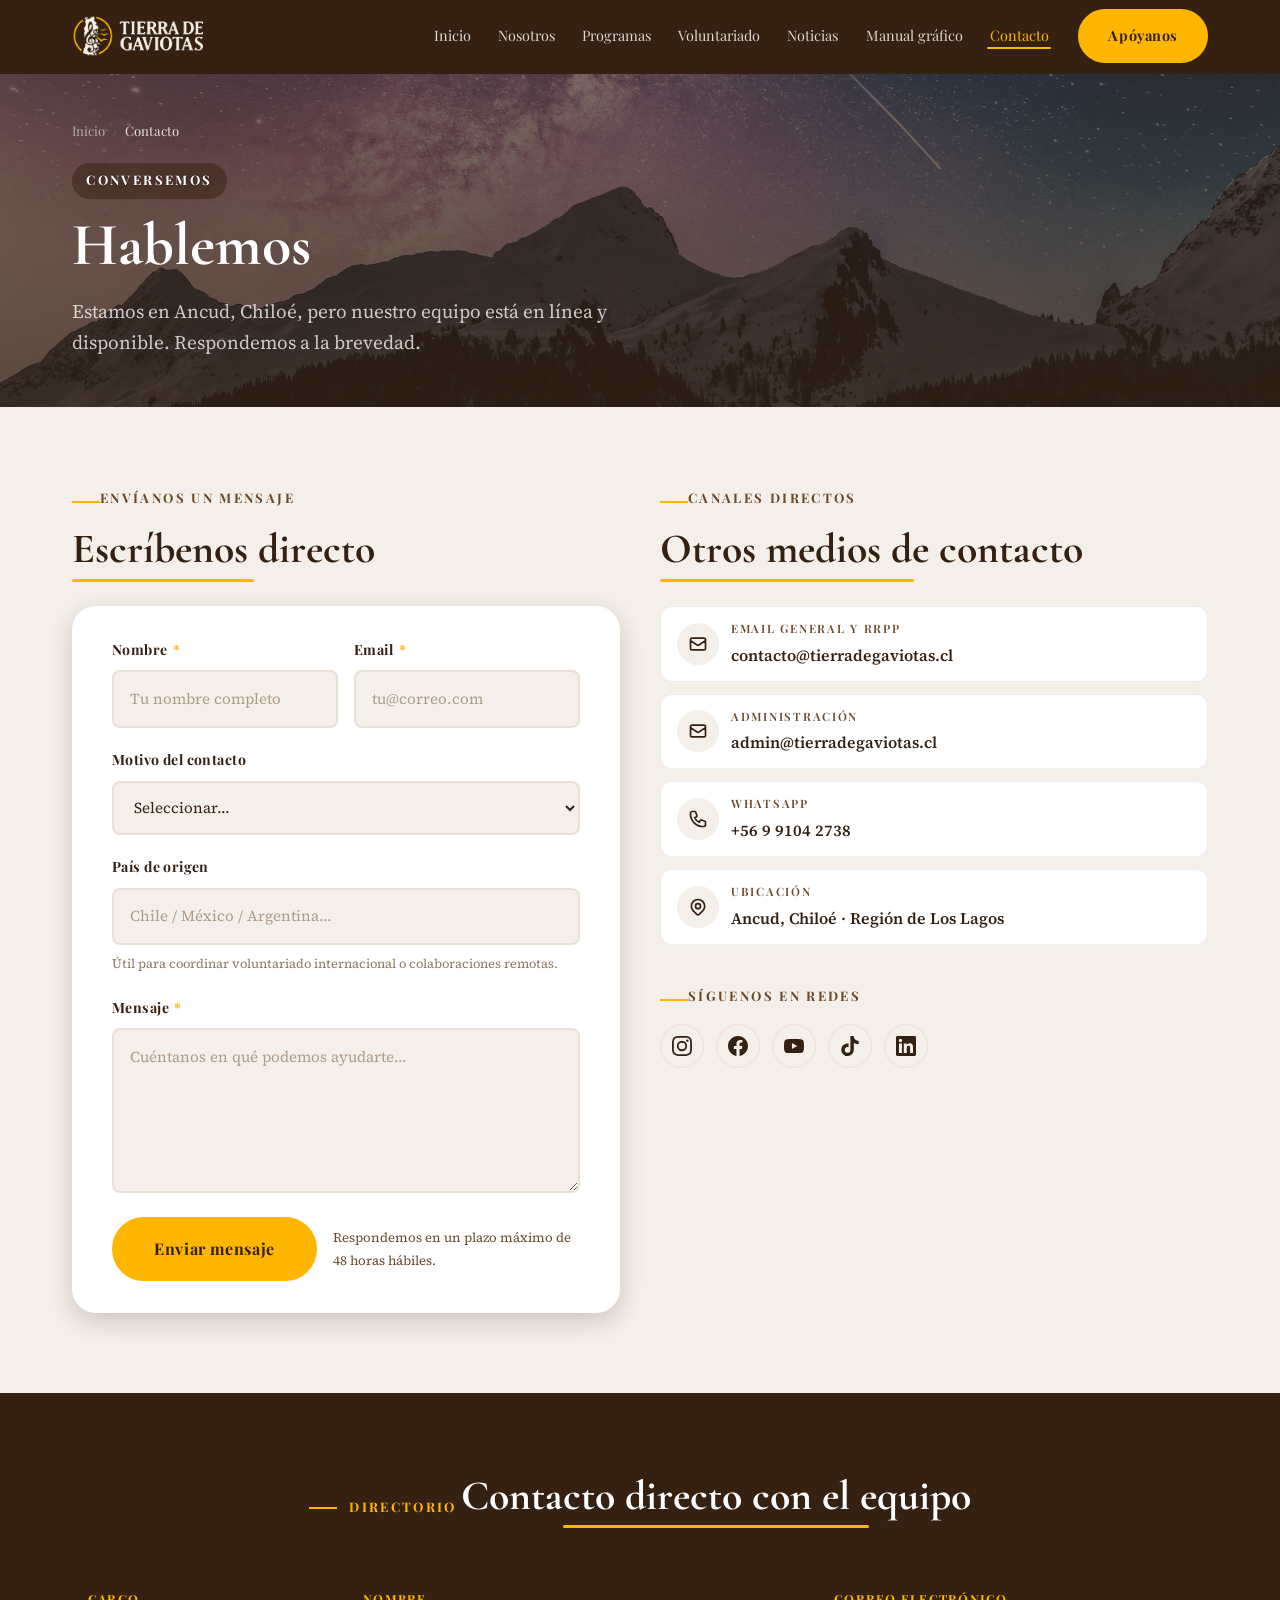
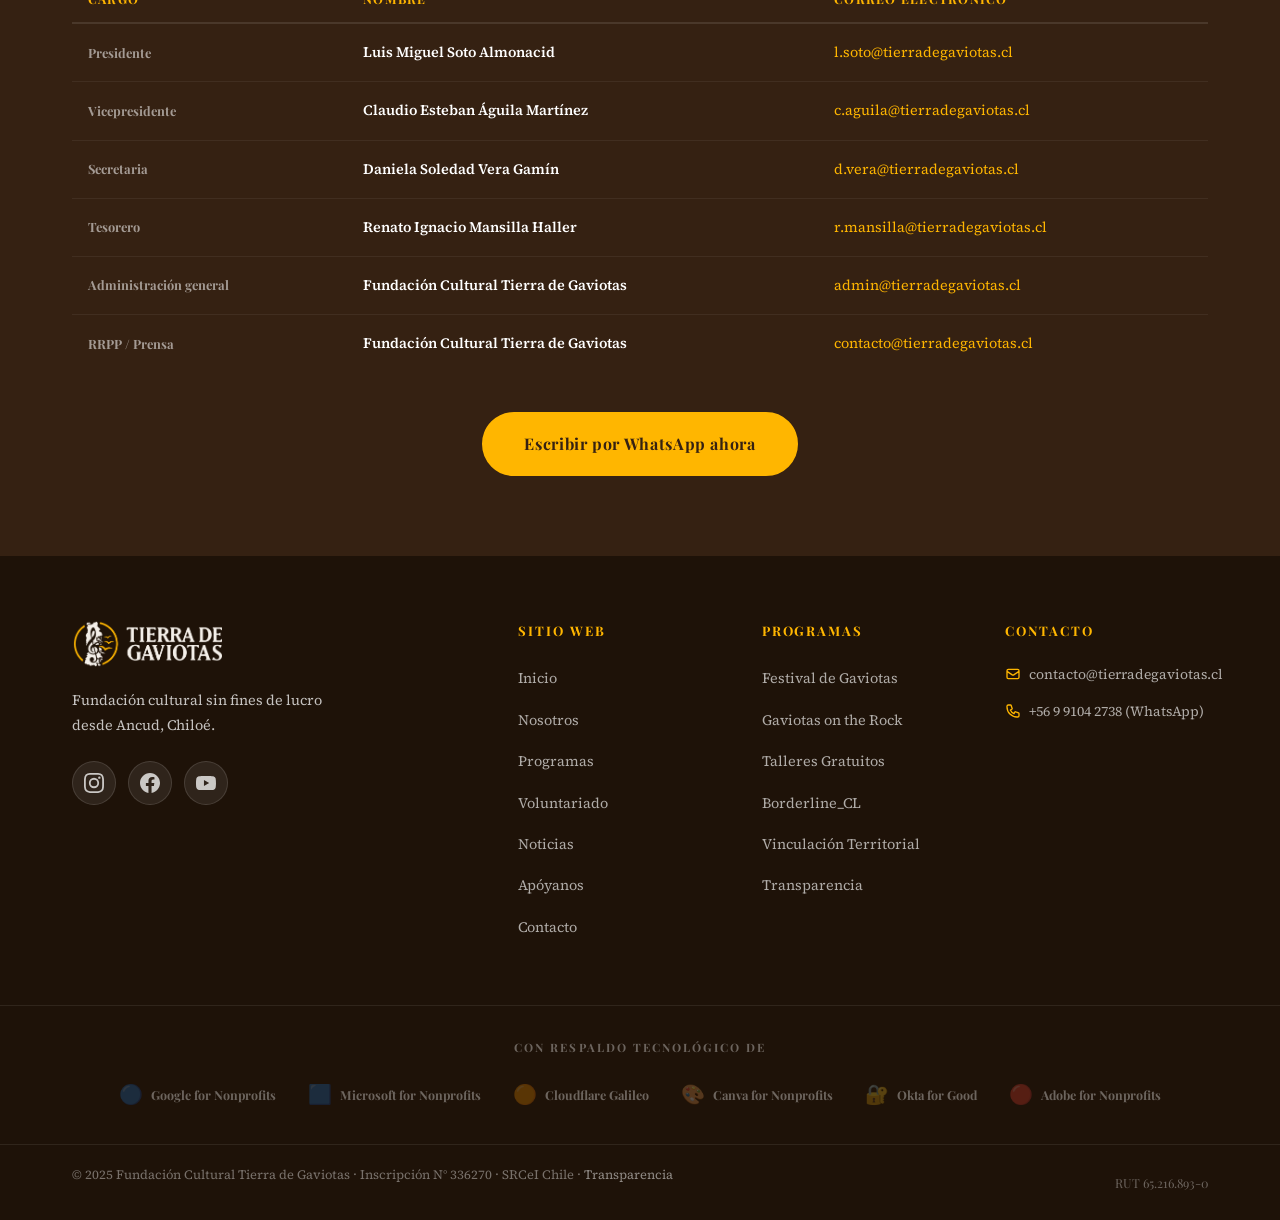
==== commit 47455052: "feat: correcciones v2 — identidades, heroes, Borderline_CL, manual gráfico CAMBIO 1: Contraste WCAG " ====
--- a/contacto.html
+++ b/contacto.html
@@ -26,6 +26,7 @@
   <link href="https://fonts.googleapis.com/css2?family=Cormorant+Garamond:ital,wght@0,600;0,700;1,700&family=Playfair+Display:ital,wght@0,400;0,700;1,400&family=Source+Serif+4:opsz,wght@8..60,300;8..60,400;8..60,600&display=swap" rel="stylesheet">
   <link rel="stylesheet" href="css/main.css">
   <link rel="stylesheet" href="css/components.css">
+  <link rel="stylesheet" href="css/components-v2.css">
   <link rel="stylesheet" href="css/responsive.css">
 
   <style>
@@ -104,6 +105,7 @@
           <li><a href="programas.html"    class="navbar__link">Programas</a></li>
           <li><a href="voluntariado.html" class="navbar__link">Voluntariado</a></li>
           <li><a href="noticias.html"     class="navbar__link">Noticias</a></li>
+          <li><a href="manual-grafico.html" class="navbar__link">Manual gráfico</a></li>
           <li><a href="contacto.html"     class="navbar__link" aria-current="page">Contacto</a></li>
         </ul>
         <a href="donaciones.html" class="btn btn--ambar navbar__cta">Apóyanos</a>
@@ -114,15 +116,15 @@
   <main id="main-content" role="main">
 
     <!-- PAGE HERO -->
-    <section class="page-hero" aria-labelledby="ph-title">
+    <section class="page-hero" aria-labelledby="ph-title" style="background-image: url('images/hero/hero-contacto.jpg');">
       <div class="container page-hero__content">
         <nav class="breadcrumb" aria-label="Ruta de navegación">
           <a href="index.html">Inicio</a>
           <span class="breadcrumb__sep" aria-hidden="true">›</span>
           <span class="breadcrumb__current" aria-current="page">Contacto</span>
         </nav>
-        <span class="label page-hero__label">Hablemos</span>
-        <h1 id="ph-title">Contáctanos</h1>
+        <span class="label page-hero__label">Conversemos</span>
+        <h1 id="ph-title">Hablemos</h1>
         <p class="lead">Estamos en Ancud, Chiloé, pero nuestro equipo está en línea y disponible. Respondemos a la brevedad.</p>
       </div>
     </section>
@@ -261,62 +263,49 @@
             <span class="label" style="margin-bottom: 1rem; display: block;">Canales directos</span>
             <h2 class="heading-line" style="margin-bottom: 2rem;">Otros medios de contacto</h2>
 
-            <div class="contact-info">
-
-              <div class="contact-item">
-                <div class="contact-item__icon" aria-hidden="true">
+            <ul class="contact-list-compact">
+
+              <li class="contact-row">
+                <div class="contact-row__icon" aria-hidden="true">
                   <svg fill="none" stroke="currentColor" viewBox="0 0 24 24"><path stroke-linecap="round" stroke-linejoin="round" stroke-width="2" d="M3 8l7.89 5.26a2 2 0 002.22 0L21 8M5 19h14a2 2 0 002-2V7a2 2 0 00-2-2H5a2 2 0 00-2 2v10a2 2 0 002 2z"/></svg>
                 </div>
-                <div>
-                  <p class="contact-item__label">Email general y RRPP</p>
-                  <p class="contact-item__value">
-                    <a href="mailto:contacto@tierradegaviotas.cl">contacto@tierradegaviotas.cl</a>
-                  </p>
-                </div>
-              </div>
-
-              <div class="contact-item">
-                <div class="contact-item__icon" aria-hidden="true">
+                <div class="contact-row__body">
+                  <span class="contact-row__label">Email general y RRPP</span>
+                  <a href="mailto:contacto@tierradegaviotas.cl" class="contact-row__value">contacto@tierradegaviotas.cl</a>
+                </div>
+              </li>
+
+              <li class="contact-row">
+                <div class="contact-row__icon" aria-hidden="true">
                   <svg fill="none" stroke="currentColor" viewBox="0 0 24 24"><path stroke-linecap="round" stroke-linejoin="round" stroke-width="2" d="M3 8l7.89 5.26a2 2 0 002.22 0L21 8M5 19h14a2 2 0 002-2V7a2 2 0 00-2-2H5a2 2 0 00-2 2v10a2 2 0 002 2z"/></svg>
                 </div>
-                <div>
-                  <p class="contact-item__label">Administración</p>
-                  <p class="contact-item__value">
-                    <a href="mailto:admin@tierradegaviotas.cl">admin@tierradegaviotas.cl</a>
-                  </p>
-                </div>
-              </div>
-
-              <div class="contact-item">
-                <div class="contact-item__icon" aria-hidden="true">
+                <div class="contact-row__body">
+                  <span class="contact-row__label">Administración</span>
+                  <a href="mailto:admin@tierradegaviotas.cl" class="contact-row__value">admin@tierradegaviotas.cl</a>
+                </div>
+              </li>
+
+              <li class="contact-row">
+                <div class="contact-row__icon" aria-hidden="true">
                   <svg fill="none" stroke="currentColor" viewBox="0 0 24 24"><path stroke-linecap="round" stroke-linejoin="round" stroke-width="2" d="M3 5a2 2 0 012-2h3.28a1 1 0 01.948.684l1.498 4.493a1 1 0 01-.502 1.21l-2.257 1.13a11.042 11.042 0 005.516 5.516l1.13-2.257a1 1 0 011.21-.502l4.493 1.498a1 1 0 01.684.949V19a2 2 0 01-2 2h-1C9.716 21 3 14.284 3 6V5z"/></svg>
                 </div>
-                <div>
-                  <p class="contact-item__label">WhatsApp</p>
-                  <p class="contact-item__value">
-                    <a href="https://wa.me/56991042738" target="_blank" rel="noopener noreferrer">
-                      +56 9 9104 2738
-                    </a>
-                    <br>
-                    <span style="font-size: 0.82rem; color: var(--color-cafe-claro);">Respuesta en horario hábil chileno</span>
-                  </p>
-                </div>
-              </div>
-
-              <div class="contact-item">
-                <div class="contact-item__icon" aria-hidden="true">
+                <div class="contact-row__body">
+                  <span class="contact-row__label">WhatsApp</span>
+                  <a href="https://wa.me/56991042738" target="_blank" rel="noopener noreferrer" class="contact-row__value">+56 9 9104 2738</a>
+                </div>
+              </li>
+
+              <li class="contact-row">
+                <div class="contact-row__icon" aria-hidden="true">
                   <svg fill="none" stroke="currentColor" viewBox="0 0 24 24"><path stroke-linecap="round" stroke-linejoin="round" stroke-width="2" d="M17.657 16.657L13.414 20.9a1.998 1.998 0 01-2.827 0l-4.244-4.243a8 8 0 1111.314 0z"/><path stroke-linecap="round" stroke-linejoin="round" stroke-width="2" d="M15 11a3 3 0 11-6 0 3 3 0 016 0z"/></svg>
                 </div>
-                <div>
-                  <p class="contact-item__label">Ubicación</p>
-                  <p class="contact-item__value">
-                    Ancud, Chiloé<br>
-                    Región de Los Lagos, Chile
-                  </p>
-                </div>
-              </div>
-
-            </div>
+                <div class="contact-row__body">
+                  <span class="contact-row__label">Ubicación</span>
+                  <span class="contact-row__value">Ancud, Chiloé · Región de Los Lagos</span>
+                </div>
+              </li>
+
+            </ul>
 
             <!-- Redes sociales -->
             <div style="margin-top: 2.5rem;">
@@ -423,7 +412,7 @@
     <div class="footer__top"><div class="container footer__grid">
       <div><a href="index.html"><img src="images/logo/TDG_1_Horizontal_-_Para_fondo_oscuro.png" alt="Tierra de Gaviotas" class="footer__brand-logo" loading="lazy" onerror="this.style.display='none';this.nextElementSibling.style.display='block'"><span class="footer__brand-logo-fallback" style="display:none">Tierra de Gaviotas</span></a><p class="footer__tagline">Fundación cultural sin fines de lucro desde Ancud, Chiloé.</p><nav aria-label="Redes sociales"><ul class="social-list"><li><a href="https://instagram.com/tdgaviotas" target="_blank" rel="noopener noreferrer" class="social-link" aria-label="Instagram"><svg fill="currentColor" viewBox="0 0 24 24"><path d="M12 2.163c3.204 0 3.584.012 4.85.07 3.252.148 4.771 1.691 4.919 4.919.058 1.265.069 1.645.069 4.849 0 3.205-.012 3.584-.069 4.849-.149 3.225-1.664 4.771-4.919 4.919-1.266.058-1.644.07-4.85.07-3.204 0-3.584-.012-4.849-.07-3.26-.149-4.771-1.699-4.919-4.92-.058-1.265-.07-1.644-.07-4.849 0-3.204.013-3.583.07-4.849.149-3.227 1.664-4.771 4.919-4.919 1.266-.057 1.645-.069 4.849-.069zM12 0C8.741 0 8.333.014 7.053.072 2.695.272.273 2.69.073 7.052.014 8.333 0 8.741 0 12c0 3.259.014 3.668.072 4.948.2 4.358 2.618 6.78 6.98 6.98C8.333 23.986 8.741 24 12 24c3.259 0 3.668-.014 4.948-.072 4.354-.2 6.782-2.618 6.979-6.98.059-1.28.073-1.689.073-4.948 0-3.259-.014-3.667-.072-4.947-.196-4.354-2.617-6.78-6.979-6.98C15.668.014 15.259 0 12 0zm0 5.838a6.162 6.162 0 100 12.324 6.162 6.162 0 000-12.324zM12 16a4 4 0 110-8 4 4 0 010 8zm6.406-11.845a1.44 1.44 0 100 2.881 1.44 1.44 0 000-2.881z"/></svg></a></li><li><a href="https://facebook.com/tdgaviotas" target="_blank" rel="noopener noreferrer" class="social-link" aria-label="Facebook"><svg fill="currentColor" viewBox="0 0 24 24"><path d="M24 12.073c0-6.627-5.373-12-12-12s-12 5.373-12 12c0 5.99 4.388 10.954 10.125 11.854v-8.385H7.078v-3.47h3.047V9.43c0-3.007 1.792-4.669 4.533-4.669 1.312 0 2.686.235 2.686.235v2.953H15.83c-1.491 0-1.956.925-1.956 1.874v2.25h3.328l-.532 3.47h-2.796v8.385C19.612 23.027 24 18.062 24 12.073z"/></svg></a></li><li><a href="https://youtube.com/@tdgaviotas" target="_blank" rel="noopener noreferrer" class="social-link" aria-label="YouTube"><svg fill="currentColor" viewBox="0 0 24 24"><path d="M23.498 6.186a3.016 3.016 0 00-2.122-2.136C19.505 3.545 12 3.545 12 3.545s-7.505 0-9.377.505A3.017 3.017 0 00.502 6.186C0 8.07 0 12 0 12s0 3.93.502 5.814a3.016 3.016 0 002.122 2.136c1.871.505 9.376.505 9.376.505s7.505 0 9.377-.505a3.015 3.015 0 002.122-2.136C24 15.93 24 12 24 12s0-3.93-.502-5.814zM9.545 15.568V8.432L15.818 12l-6.273 3.568z"/></svg></a></li></ul></nav></div>
       <nav aria-label="Mapa del sitio"><p class="footer__col-title">Sitio web</p><ul class="footer__nav"><li><a href="index.html">Inicio</a></li><li><a href="nosotros.html">Nosotros</a></li><li><a href="programas.html">Programas</a></li><li><a href="voluntariado.html">Voluntariado</a></li><li><a href="noticias.html">Noticias</a></li><li><a href="donaciones.html">Apóyanos</a></li><li><a href="contacto.html">Contacto</a></li></ul></nav>
-      <nav aria-label="Programas"><p class="footer__col-title">Programas</p><ul class="footer__nav"><li><a href="programas.html#festival">Festival de Gaviotas</a></li><li><a href="programas.html#rock">Gaviotas on the Rock</a></li><li><a href="programas.html#talleres">Talleres Gratuitos</a></li><li><a href="programas.html#vinculacion">Vinculación Territorial</a></li><li><a href="nosotros.html#acreditaciones">Transparencia</a></li></ul></nav>
+      <nav aria-label="Programas"><p class="footer__col-title">Programas</p><ul class="footer__nav"><li><a href="programas.html#festival">Festival de Gaviotas</a></li><li><a href="programas.html#rock">Gaviotas on the Rock</a></li><li><a href="programas.html#talleres">Talleres Gratuitos</a></li><li><a href="programas.html#borderline">Borderline_CL</a></li><li><a href="programas.html#vinculacion">Vinculación Territorial</a></li><li><a href="nosotros.html#acreditaciones">Transparencia</a></li></ul></nav>
       <div><p class="footer__col-title">Contacto</p><ul class="footer__contact-list"><li class="footer__contact-item"><svg fill="none" stroke="currentColor" viewBox="0 0 24 24" aria-hidden="true"><path stroke-linecap="round" stroke-linejoin="round" stroke-width="2" d="M3 8l7.89 5.26a2 2 0 002.22 0L21 8M5 19h14a2 2 0 002-2V7a2 2 0 00-2-2H5a2 2 0 00-2 2v10a2 2 0 002 2z"/></svg><a href="mailto:contacto@tierradegaviotas.cl">contacto@tierradegaviotas.cl</a></li><li class="footer__contact-item"><svg fill="none" stroke="currentColor" viewBox="0 0 24 24" aria-hidden="true"><path stroke-linecap="round" stroke-linejoin="round" stroke-width="2" d="M3 5a2 2 0 012-2h3.28a1 1 0 01.948.684l1.498 4.493a1 1 0 01-.502 1.21l-2.257 1.13a11.042 11.042 0 005.516 5.516l1.13-2.257a1 1 0 011.21-.502l4.493 1.498a1 1 0 01.684.949V19a2 2 0 01-2 2h-1C9.716 21 3 14.284 3 6V5z"/></svg><a href="https://wa.me/56991042738" target="_blank" rel="noopener noreferrer">+56 9 9104 2738 (WhatsApp)</a></li></ul></div>
     </div></div>
     <div class="footer__aliados"><div class="container"><p class="footer__aliados-title">Con respaldo tecnológico de</p><div class="footer__aliados-logos"><span class="footer__aliado-item"><span class="footer__aliado-icon">🔵</span><span class="footer__aliado-name">Google for Nonprofits</span></span><span class="footer__aliado-item"><span class="footer__aliado-icon">🟦</span><span class="footer__aliado-name">Microsoft for Nonprofits</span></span><span class="footer__aliado-item"><span class="footer__aliado-icon">🟠</span><span class="footer__aliado-name">Cloudflare Galileo</span></span><span class="footer__aliado-item"><span class="footer__aliado-icon">🎨</span><span class="footer__aliado-name">Canva for Nonprofits</span></span><span class="footer__aliado-item"><span class="footer__aliado-icon">🔐</span><span class="footer__aliado-name">Okta for Good</span></span><span class="footer__aliado-item"><span class="footer__aliado-icon">🔴</span><span class="footer__aliado-name">Adobe for Nonprofits</span></span></div></div></div>
--- a/css/main.css
+++ b/css/main.css
@@ -170,14 +170,59 @@
   color: var(--color-cafe-claro);
 }
 
+/* CAMBIO 1 — Sistema de contraste WCAG AA para labels */
 .label {
-  display: inline-block;
   font-family: var(--font-display);
   font-size: 0.82rem;
   font-weight: 700;
   letter-spacing: 0.18em;
   text-transform: uppercase;
+  display: inline-flex;
+  align-items: center;
+  gap: 0.75rem;
+  color: var(--color-cafe-claro); /* #6B4A2A — 4.6:1 sobre blanco/crema */
+  margin-bottom: var(--sp-3);
+}
+
+.label::before {
+  content: '';
+  width: 28px;
+  height: 2px;
+  background: var(--color-ambar);
+  display: inline-block;
+  flex-shrink: 0;
+}
+
+/* Sobre fondo oscuro (café) */
+.bg-cafe .label,
+.cta-banner .label,
+.impact .label,
+.section--with-bg .label {
   color: var(--color-ambar);
+}
+
+.bg-cafe .label::before,
+.cta-banner .label::before,
+.section--with-bg .label::before {
+  background: var(--color-ambar);
+}
+
+/* Sobre imagen (heroes) */
+.hero .label,
+.page-hero .label {
+  color: var(--color-blanco);
+  background: rgba(53, 33, 18, 0.50);
+  padding: 0.4rem 0.9rem;
+  border-radius: 999px;
+  backdrop-filter: blur(6px);
+  -webkit-backdrop-filter: blur(6px);
+  text-shadow: 0 1px 2px rgba(0, 0, 0, 0.3);
+  gap: 0;
+}
+
+.hero .label::before,
+.page-hero .label::before {
+  display: none;
 }
 
 /* === LAYOUT === */
@@ -215,13 +260,10 @@
   color: var(--color-blanco);
 }
 
-.bg-cafe .lead, .bg-cafe .label {
+.bg-cafe .lead {
   color: rgba(255, 255, 255, 0.70);
 }
-
-.bg-cafe .label {
-  color: var(--color-ambar);
-}
+/* .bg-cafe .label se maneja en el bloque .label arriba */
 
 /* === SECTION HEADER === */
 .section-header {
--- a/css/components.css
+++ b/css/components.css
@@ -276,24 +276,19 @@
 .hero__bg {
   position: absolute;
   inset: 0;
-  /* [PLACEHOLDER: reemplazar con imagen real de Chiloé/festival] */
-  background: linear-gradient(160deg, #1a0d05 0%, #2d1a0a 35%, #3d2210 60%, #1e0e04 100%);
-  background-image: url('../images/hero/hero-chiloe.jpg');
-  background-size: cover;
-  background-position: center 40%;
-}
-
-.hero__bg::after {
-  content: '';
-  position: absolute;
-  inset: 0;
-  background: linear-gradient(
-    135deg,
-    rgba(30, 12, 4, 0.90) 0%,
-    rgba(53, 33, 18, 0.75) 50%,
-    rgba(53, 33, 18, 0.55) 100%
-  );
-}
+  /* CAMBIO 2 — Imagen real de Chiloé. Reemplazar con foto oficial de TDG. */
+  background:
+    linear-gradient(
+      180deg,
+      rgba(53, 33, 18, 0.55) 0%,
+      rgba(53, 33, 18, 0.75) 100%
+    ),
+    url('../images/hero/hero-chiloe.jpg') center / cover no-repeat;
+  /* Fallback si la imagen no carga aún: */
+  background-color: var(--color-cafe-oscuro);
+}
+
+/* Overlay integrado en el background shorthand del .hero__bg */
 
 /* Textura sutil */
 .hero__bg::before {
@@ -1119,16 +1114,26 @@
   overflow: hidden;
 }
 
+/* CAMBIO 4 — Isotipo TDG como decoración del CTA */
 .cta-banner::before {
   content: '';
   position: absolute;
-  top: -50%;
+  top: -20%;
   right: -10%;
-  width: 400px;
-  height: 400px;
-  border-radius: 50%;
-  background: rgba(255, 182, 0, 0.05);
+  width: 480px;
+  height: 480px;
+  background-image: url('../images/logo/TDG_1_Vertical_-_Para_fondo_oscuro.png');
+  background-size: contain;
+  background-repeat: no-repeat;
+  background-position: center;
+  opacity: 0.06;
   pointer-events: none;
+  z-index: 1;
+}
+
+.cta-banner > .container {
+  position: relative;
+  z-index: 2;
 }
 
 .cta-banner h2 {
--- a/css/components-v2.css
+++ b/css/components-v2.css
@@ -0,0 +1,1139 @@
+/* ================================================================
+   TIERRA DE GAVIOTAS — components-v2.css
+   Estilos adicionales — iteración v2
+   ================================================================ */
+
+
+/* ---------------------------------------------------------------
+   CAMBIO 2 — HERO: imagen de fondo real + mobile
+   --------------------------------------------------------------- */
+@media (max-width: 768px) {
+  .hero__bg {
+    background:
+      linear-gradient(
+        180deg,
+        rgba(53, 33, 18, 0.55) 0%,
+        rgba(53, 33, 18, 0.75) 100%
+      ),
+      url('../images/hero/hero-chiloe-mobile.jpg') center / cover no-repeat;
+    background-color: var(--color-cafe-oscuro);
+  }
+}
+
+
+/* ---------------------------------------------------------------
+   CAMBIO 3 — PAGE HERO CON FOTO DE FONDO (páginas internas)
+   --------------------------------------------------------------- */
+.page-hero {
+  background-color: var(--color-cafe);
+  padding-top: calc(var(--navbar-h) + var(--sp-12));
+  padding-bottom: var(--sp-12);
+  position: relative;
+  overflow: hidden;
+  min-height: 360px;
+  display: flex;
+  align-items: center;
+  background-size: cover;
+  background-position: center;
+}
+
+.page-hero::before {
+  content: '';
+  position: absolute;
+  inset: 0;
+  background: linear-gradient(
+    180deg,
+    rgba(53, 33, 18, 0.60),
+    rgba(53, 33, 18, 0.80)
+  );
+  z-index: 1;
+}
+
+.page-hero__content,
+.page-hero .container.page-hero__content {
+  position: relative;
+  z-index: 2;
+}
+
+.page-hero .page-hero__sub {
+  color: rgba(255, 255, 255, 0.85);
+  font-size: clamp(1rem, 2.2vw, 1.15rem);
+  max-width: 600px;
+  margin-top: var(--sp-3);
+  line-height: 1.65;
+}
+
+/* Sección con foto de fondo (home) */
+.section--with-bg {
+  position: relative;
+  background-size: cover;
+  background-position: center;
+  color: var(--color-blanco);
+}
+
+.section--with-bg::before {
+  content: '';
+  position: absolute;
+  inset: 0;
+  background: linear-gradient(
+    180deg,
+    rgba(53, 33, 18, 0.70),
+    rgba(53, 33, 18, 0.88)
+  );
+  z-index: 1;
+}
+
+.section--with-bg > .container {
+  position: relative;
+  z-index: 2;
+}
+
+.section--with-bg h2,
+.section--with-bg h3 { color: var(--color-blanco); }
+.section--with-bg p   { color: rgba(255, 255, 255, 0.88); }
+
+
+/* ---------------------------------------------------------------
+   CAMBIO 4 — CTA banner: isotipo TDG como decoración
+   --------------------------------------------------------------- */
+.cta-banner::before {
+  content: '';
+  position: absolute;
+  top: -20%;
+  right: -10%;
+  width: 480px;
+  height: 480px;
+  background-image: url('../images/logo/TDG_1_Vertical_-_Para_fondo_oscuro.png');
+  background-size: contain;
+  background-repeat: no-repeat;
+  background-position: center;
+  opacity: 0.06;
+  pointer-events: none;
+  z-index: 1;
+  border-radius: 0;  /* sobrescribe el 50% anterior */
+  background-color: transparent;
+}
+
+.cta-banner > .container {
+  position: relative;
+  z-index: 2;
+}
+
+@media (max-width: 768px) {
+  .cta-banner::before {
+    width: 280px;
+    height: 280px;
+    top: -10%;
+    right: -30%;
+  }
+}
+
+
+/* ---------------------------------------------------------------
+   CAMBIO 5 — BORDERLINE_CL — identidad galáctica atmosférica
+   --------------------------------------------------------------- */
+:root {
+  --bdln-space-deep: #0A1028;
+  --bdln-space-mid:  #1A2550;
+  --bdln-nebula:     #2E1A47;
+  --bdln-silver:     #C8CDD4;
+  --bdln-silver-hi:  #E8EAEE;
+  --bdln-saturn:     #D4A574;
+}
+
+.programa-borderline {
+  position: relative;
+  padding-block: var(--sp-16);
+  background:
+    radial-gradient(ellipse at 20% 20%, rgba(46,26,71,0.5) 0%, transparent 50%),
+    radial-gradient(ellipse at 80% 60%, rgba(26,37,80,0.6) 0%, transparent 55%),
+    linear-gradient(180deg, var(--bdln-space-deep) 0%, #050818 100%);
+  color: var(--bdln-silver);
+  overflow: hidden;
+}
+
+.programa-borderline::before {
+  content: '';
+  position: absolute;
+  inset: 0;
+  background-image:
+    radial-gradient(0.5px 0.5px at 10% 15%, #fff, transparent),
+    radial-gradient(1px   1px   at 25% 35%, #fff, transparent),
+    radial-gradient(0.5px 0.5px at 45% 10%, rgba(255,255,255,0.7), transparent),
+    radial-gradient(1.5px 1.5px at 55% 50%, #fff, transparent),
+    radial-gradient(0.5px 0.5px at 65% 70%, rgba(255,255,255,0.8), transparent),
+    radial-gradient(1px   1px   at 75% 20%, #fff, transparent),
+    radial-gradient(2px   2px   at 85% 40%, #fff, transparent),
+    radial-gradient(0.5px 0.5px at 95% 85%, rgba(255,255,255,0.6), transparent),
+    radial-gradient(1px   1px   at 15% 75%, #fff, transparent),
+    radial-gradient(0.5px 0.5px at 35% 90%, rgba(255,255,255,0.7), transparent);
+  opacity: 0.85;
+  pointer-events: none;
+  z-index: 0;
+}
+
+.programa-borderline::after {
+  content: '';
+  position: absolute;
+  inset: 0;
+  background-image:
+    radial-gradient(1px   1px   at  5%  5%, rgba(255,255,255,0.5), transparent),
+    radial-gradient(0.5px 0.5px at 92%  8%, rgba(255,255,255,0.8), transparent),
+    radial-gradient(1.5px 1.5px at 40% 80%, rgba(255,255,255,0.6), transparent),
+    radial-gradient(0.5px 0.5px at 70% 95%, rgba(255,255,255,0.7), transparent);
+  opacity: 0.8;
+  pointer-events: none;
+  animation: bdln-twinkle 4s ease-in-out infinite;
+  z-index: 0;
+}
+
+@keyframes bdln-twinkle {
+  0%, 100% { opacity: 0.6; }
+  50%       { opacity: 1;   }
+}
+
+.bdln-container { position: relative; z-index: 3; }
+
+/* Luna */
+.bdln-moon {
+  position: absolute;
+  top: 40px; left: -80px;
+  width: 220px; height: 220px;
+  border-radius: 50%;
+  background: radial-gradient(circle at 35% 30%,
+    #F0EEE6 0%, #D0CBC0 40%, #8E8678 75%, #5A5145 100%);
+  box-shadow: inset -20px -20px 50px rgba(0,0,0,0.5),
+              0 0 60px rgba(240,238,230,0.2);
+  opacity: 0.75; z-index: 2;
+}
+
+@media (max-width: 768px) {
+  .bdln-moon { width: 120px; height: 120px; top: 20px; left: -40px; }
+}
+
+/* Saturno */
+.bdln-saturn {
+  position: absolute;
+  bottom: 120px; right: 40px;
+  width: 60px; height: 60px;
+  border-radius: 50%;
+  background: radial-gradient(circle at 30% 30%,
+    #E8C89A 0%, #D4A574 50%, #9A7446 100%);
+  z-index: 2;
+}
+
+.bdln-saturn::before {
+  content: '';
+  position: absolute;
+  top: 50%; left: 50%;
+  width: 110px; height: 18px;
+  transform: translate(-50%,-50%) rotate(-20deg);
+  border-radius: 50%;
+  border: 2px solid rgba(212,165,116,0.6);
+}
+
+@media (max-width: 768px) { .bdln-saturn { display: none; } }
+
+/* Header BDLN */
+.bdln-header { text-align: center; margin-bottom: var(--sp-10); }
+
+.bdln-tag {
+  display: block;
+  font-family: 'Courier New', monospace;
+  font-size: 0.8rem;
+  color: var(--bdln-silver);
+  letter-spacing: 0.4em;
+  text-transform: uppercase;
+  margin: 0 0 var(--sp-5);
+  opacity: 0.7;
+}
+
+.bdln-logo-text {
+  display: flex;
+  flex-direction: column;
+  align-items: center;
+  gap: 0.4rem;
+  margin: 0; line-height: 1;
+}
+
+.bdln-logo-main {
+  font-family: 'Orbitron', 'Space Grotesk', sans-serif;
+  font-size: clamp(3.5rem, 10vw, 6.5rem);
+  font-weight: 800;
+  letter-spacing: 0.08em;
+  background: linear-gradient(
+    180deg, #F5F7FA 0%, #C8CDD4 40%, #8A8E96 70%, #B8BCC4 100%
+  );
+  -webkit-background-clip: text;
+  background-clip: text;
+  color: transparent;
+}
+
+.bdln-logo-sub {
+  font-family: 'Courier New', monospace;
+  font-size: clamp(0.85rem, 2vw, 1.1rem);
+  letter-spacing: 0.6em;
+  color: var(--bdln-silver);
+  text-transform: uppercase;
+  opacity: 0.8;
+  text-indent: 0.6em;
+}
+
+/* Body BDLN */
+.bdln-body {
+  max-width: 720px;
+  margin: 0 auto var(--sp-10);
+  text-align: center;
+}
+
+.bdln-lead {
+  font-family: var(--font-titulo);
+  font-size: clamp(1.2rem, 2.5vw, 1.5rem);
+  font-style: italic;
+  color: var(--bdln-silver-hi);
+  line-height: 1.5;
+  margin-bottom: var(--sp-6);
+}
+
+.bdln-paragraph {
+  font-family: var(--font-cuerpo);
+  color: var(--bdln-silver);
+  opacity: 0.85;
+  line-height: 1.7;
+  font-size: 1rem;
+  margin-bottom: var(--sp-5);
+}
+
+.bdln-quote {
+  border: none;
+  font-family: var(--font-titulo);
+  font-size: clamp(1.3rem, 3vw, 1.8rem);
+  font-style: italic;
+  color: var(--bdln-saturn);
+  margin: var(--sp-8) auto;
+  padding: var(--sp-5) var(--sp-6);
+  max-width: 560px;
+  position: relative;
+}
+
+.bdln-quote::before,
+.bdln-quote::after {
+  font-family: Georgia, serif;
+  font-size: 3rem;
+  color: var(--bdln-saturn);
+  opacity: 0.4;
+  position: absolute;
+  font-style: normal;
+  line-height: 1;
+}
+
+.bdln-quote::before { content: '\201C'; top: -10px; left: 0; }
+.bdln-quote::after  { content: '\201D'; bottom: -40px; right: 10px; }
+
+/* Galería BDLN */
+.bdln-gallery { margin-top: var(--sp-12); }
+
+.bdln-gallery-title {
+  text-align: center;
+  font-family: 'Courier New', monospace;
+  color: var(--bdln-silver);
+  letter-spacing: 0.3em;
+  text-transform: uppercase;
+  font-size: 0.8rem;
+  margin-bottom: var(--sp-6);
+  opacity: 0.7;
+}
+
+.bdln-gallery-grid {
+  display: grid;
+  grid-template-columns: repeat(auto-fit, minmax(240px, 1fr));
+  gap: var(--sp-4);
+  max-width: 960px;
+  margin: 0 auto;
+}
+
+.bdln-cap {
+  position: relative;
+  margin: 0;
+  border-radius: 8px;
+  overflow: hidden;
+  border: 1px solid rgba(200,205,212,0.15);
+  aspect-ratio: 4/3;
+  background: var(--bdln-space-mid);
+}
+
+.bdln-cap img {
+  width: 100%; height: 100%;
+  object-fit: cover; display: block;
+  transition: transform 0.4s ease, filter 0.4s ease;
+  filter: saturate(0.9) brightness(0.95);
+}
+
+.bdln-cap:hover img {
+  transform: scale(1.05);
+  filter: saturate(1.1) brightness(1.05);
+}
+
+.bdln-cap figcaption {
+  position: absolute;
+  bottom: 0; left: 0; right: 0;
+  padding: var(--sp-3);
+  background: linear-gradient(to top, rgba(10,16,40,0.95) 0%, transparent 100%);
+  color: var(--bdln-silver-hi);
+  font-family: 'Courier New', monospace;
+  letter-spacing: 0.2em;
+  text-transform: uppercase;
+  font-size: 0.75rem;
+}
+
+/* CTAs BDLN */
+.bdln-ctas {
+  text-align: center;
+  margin-top: var(--sp-10);
+  display: flex;
+  align-items: center;
+  justify-content: center;
+  gap: var(--sp-5);
+  flex-wrap: wrap;
+}
+
+.bdln-btn {
+  display: inline-flex;
+  align-items: center;
+  gap: 0.6rem;
+  padding: 1rem 2rem;
+  border-radius: 2px;
+  font-family: 'Courier New', monospace;
+  letter-spacing: 0.25em;
+  text-transform: uppercase;
+  font-weight: 600;
+  text-decoration: none;
+  font-size: 0.85rem;
+  transition: all 0.3s ease;
+}
+
+.bdln-btn--primary {
+  background: transparent;
+  border: 1px solid var(--bdln-silver);
+  color: var(--bdln-silver-hi);
+}
+
+.bdln-btn--primary:hover {
+  background: var(--bdln-silver);
+  color: var(--bdln-space-deep);
+  letter-spacing: 0.3em;
+  box-shadow: 0 0 30px rgba(200,205,212,0.3);
+}
+
+.bdln-futuro {
+  font-family: 'Courier New', monospace;
+  color: var(--bdln-saturn);
+  font-size: 0.8rem;
+  letter-spacing: 0.2em;
+  text-transform: uppercase;
+  opacity: 0.8;
+}
+
+/* Card BDLN en home */
+.card-programa--borderline {
+  background:
+    radial-gradient(ellipse at 70% 30%, rgba(46,26,71,0.4) 0%, transparent 60%),
+    linear-gradient(135deg, #0A1028 0%, #1A2550 100%);
+  color: var(--bdln-silver-hi);
+  border: 1px solid rgba(200,205,212,0.20);
+  position: relative;
+  overflow: hidden;
+}
+
+.card-programa--borderline::before {
+  content: '';
+  position: absolute; inset: 0;
+  background-image:
+    radial-gradient(1px 1px at 20% 30%, #fff, transparent),
+    radial-gradient(0.5px 0.5px at 60% 70%, rgba(255,255,255,0.7), transparent),
+    radial-gradient(1.5px 1.5px at 85% 20%, #fff, transparent);
+  opacity: 0.7;
+  pointer-events: none;
+}
+
+.card-programa--borderline * { position: relative; z-index: 2; }
+
+.card-programa--borderline .card-programa__title {
+  font-family: 'Orbitron', sans-serif;
+  color: var(--bdln-silver-hi);
+  letter-spacing: 0.05em;
+  font-size: 1.1rem;
+}
+
+.card-programa--borderline .card-programa__desc  { color: rgba(200,205,212,0.85); }
+.card-programa--borderline .card-programa__editions { color: var(--bdln-silver); opacity: 0.7; }
+
+.card-programa--borderline .card-programa__tag {
+  background: rgba(212,165,116,0.25);
+  color: var(--bdln-saturn);
+  font-family: 'Courier New', monospace;
+  letter-spacing: 0.2em;
+  border: 1px solid rgba(212,165,116,0.3);
+}
+
+.card-programa--borderline .card-programa__footer {
+  border-top: 1px solid rgba(200,205,212,0.1);
+}
+
+
+/* ---------------------------------------------------------------
+   CAMBIO 6 — ALIADOS TECNOLÓGICOS (sección única)
+   --------------------------------------------------------------- */
+.aliados-grid {
+  display: grid;
+  grid-template-columns: repeat(2, 1fr);
+  gap: var(--sp-4);
+  max-width: 960px;
+  margin: var(--sp-8) auto 0;
+}
+
+@media (min-width: 640px)  { .aliados-grid { grid-template-columns: repeat(3, 1fr); } }
+@media (min-width: 1024px) { .aliados-grid { grid-template-columns: repeat(6, 1fr); } }
+
+.aliado-card {
+  display: flex;
+  flex-direction: column;
+  align-items: center;
+  justify-content: center;
+  gap: 0.4rem;
+  padding: var(--sp-5) var(--sp-3);
+  background: var(--color-blanco);
+  border: 1px solid rgba(53,33,18,0.08);
+  border-radius: 12px;
+  text-decoration: none;
+  transition: transform 0.25s ease, box-shadow 0.25s ease, border-color 0.25s ease;
+  text-align: center;
+}
+
+.aliado-card:hover {
+  transform: translateY(-3px);
+  border-color: var(--color-ambar);
+  box-shadow: 0 8px 20px rgba(53,33,18,0.08);
+}
+
+.aliado-card__logo {
+  width: auto; height: 28px;
+  max-width: 100%; object-fit: contain;
+  margin-bottom: 0.5rem;
+}
+
+.aliado-card__name {
+  font-family: var(--font-display);
+  font-size: 0.95rem; font-weight: 700;
+  color: var(--color-cafe); line-height: 1.2;
+}
+
+.aliado-card__program {
+  font-size: 0.72rem;
+  color: var(--color-cafe-claro);
+  text-transform: uppercase;
+  letter-spacing: 0.08em;
+  font-weight: 600;
+}
+
+
+/* ---------------------------------------------------------------
+   CAMBIO 7 — FOOTER compactado (mobile-first ya tiene 1fr)
+   --------------------------------------------------------------- */
+@media (min-width: 640px) {
+  .footer__grid { grid-template-columns: 1fr 1fr; }
+}
+
+@media (min-width: 1024px) {
+  .footer__grid {
+    grid-template-columns: 2fr 1fr 1fr 1fr;
+    gap: var(--sp-8);
+  }
+}
+
+
+/* ---------------------------------------------------------------
+   CAMBIO 8 — ETIMOLOGÍA INFOGRAFÍA EDITORIAL
+   --------------------------------------------------------------- */
+.etimologia-infografia {
+  display: grid;
+  grid-template-columns: 1fr;
+  gap: var(--sp-4);
+  margin-top: var(--sp-6);
+  padding: var(--sp-8) var(--sp-6);
+  background: linear-gradient(180deg, #FFFBF2 0%, var(--color-crema) 100%);
+  border: 1px solid rgba(255,182,0,0.20);
+  border-radius: 20px;
+  position: relative;
+  overflow: hidden;
+}
+
+.etimologia-infografia::before {
+  content: '';
+  position: absolute;
+  top: 0; left: 0;
+  width: 60px; height: 3px;
+  background: var(--color-ambar);
+}
+
+@media (min-width: 768px) {
+  .etimologia-infografia {
+    grid-template-columns: 1fr auto 1fr auto 1.2fr;
+    align-items: center;
+    gap: var(--sp-5);
+    padding: var(--sp-10);
+  }
+}
+
+.etim-palabra {
+  display: flex;
+  flex-direction: column;
+  gap: 0.3rem;
+  text-align: center;
+  padding: var(--sp-4) var(--sp-3);
+}
+
+.etim-num {
+  font-family: var(--font-display);
+  font-size: 0.75rem;
+  color: var(--color-ambar);
+  font-weight: 700;
+  letter-spacing: 0.3em;
+}
+
+.etim-mapudungun {
+  font-family: var(--font-titulo);
+  font-style: italic;
+  font-size: clamp(2rem, 5vw, 3rem);
+  color: var(--color-cafe);
+  font-weight: 700;
+  line-height: 1;
+  margin-block: 0.2rem;
+}
+
+.etim-trad {
+  font-family: var(--font-display);
+  font-size: 0.95rem;
+  color: var(--color-cafe-claro);
+  font-weight: 600;
+}
+
+.etim-contexto {
+  font-size: 0.82rem;
+  color: var(--color-cafe-claro);
+  opacity: 0.8;
+  font-style: italic;
+}
+
+.etim-mas {
+  font-family: var(--font-titulo);
+  font-size: 2rem;
+  color: var(--color-ambar);
+  text-align: center;
+  font-weight: 300;
+  line-height: 1;
+}
+
+.etim-flecha {
+  display: flex;
+  justify-content: center;
+  align-items: center;
+  padding: var(--sp-2) 0;
+}
+
+.etim-flecha svg { width: 100%; max-width: 120px; height: auto; }
+
+@media (max-width: 767px) {
+  .etim-flecha svg { transform: rotate(90deg); max-width: 60px; }
+}
+
+.etim-resultado {
+  display: flex;
+  flex-direction: column;
+  gap: 0.4rem;
+  text-align: center;
+  padding: var(--sp-5) var(--sp-4);
+  background: var(--color-cafe);
+  color: var(--color-crema);
+  border-radius: 14px;
+}
+
+.etim-resultado-lbl {
+  font-family: var(--font-display);
+  font-size: 0.72rem;
+  letter-spacing: 0.25em;
+  text-transform: uppercase;
+  color: var(--color-ambar);
+  margin: 0;
+}
+
+.etim-resultado-palabra {
+  font-family: var(--font-titulo);
+  font-size: clamp(2.4rem, 5.5vw, 3.6rem);
+  font-weight: 700;
+  line-height: 1;
+  color: var(--color-ambar);
+  margin: 0;
+}
+
+.etim-resultado-trad {
+  font-family: var(--font-display);
+  font-size: 1rem;
+  font-style: italic;
+  color: var(--color-crema);
+  font-weight: 400;
+  margin: 0;
+}
+
+.etim-resultado-nota {
+  font-size: 0.8rem;
+  color: rgba(244,239,233,0.7);
+  margin: 0;
+}
+
+
+/* ---------------------------------------------------------------
+   CAMBIO 9 — TIMELINE: marca de identidad por hito
+   --------------------------------------------------------------- */
+.timeline-item__marca {
+  position: absolute;
+  left: -11px;
+  top: var(--sp-5);
+  width: 19px; height: 19px;
+  border-radius: 50%;
+  border: 3px solid var(--color-crema);
+  box-shadow: 0 0 0 2px rgba(53,33,18,0.1);
+}
+
+.timeline-item--tdg .timeline-item__marca {
+  background: linear-gradient(135deg, var(--color-cafe) 50%, var(--color-ambar) 50%);
+}
+.timeline-item--tdg .timeline-year { color: var(--color-cafe); }
+
+.timeline-item--trova { border-left-color: #E85D24; }
+.timeline-item--trova .timeline-item__marca {
+  background: conic-gradient(#F4EFE9 0deg 120deg, #E85D24 120deg 240deg, #FFB600 240deg 360deg);
+}
+.timeline-item--trova .timeline-year { color: #E85D24; }
+
+.timeline-item--festival { border-left-color: #6B2A8E; }
+.timeline-item--festival .timeline-item__marca {
+  background: conic-gradient(#6B2A8E 0deg 120deg, #FFFFFF 120deg 240deg, #FFB600 240deg 360deg);
+}
+.timeline-item--festival .timeline-year { color: #6B2A8E; }
+
+
+/* ---------------------------------------------------------------
+   CAMBIO 10 — COLABORACIONES CON FOTO
+   --------------------------------------------------------------- */
+.colaboraciones-grid {
+  display: grid;
+  grid-template-columns: 1fr;
+  gap: var(--sp-6);
+  margin-top: var(--sp-8);
+}
+
+@media (min-width: 768px) {
+  .colaboraciones-grid { grid-template-columns: repeat(3, 1fr); }
+}
+
+.colab-card {
+  background: var(--color-blanco);
+  border-radius: 14px;
+  overflow: hidden;
+  box-shadow: 0 3px 14px rgba(53,33,18,0.07);
+  transition: transform 0.25s ease, box-shadow 0.25s ease;
+}
+
+.colab-card:hover {
+  transform: translateY(-4px);
+  box-shadow: 0 10px 28px rgba(53,33,18,0.12);
+}
+
+.colab-card__img {
+  aspect-ratio: 16/10;
+  overflow: hidden;
+  background: var(--color-crema);
+}
+
+.colab-card__img img {
+  width: 100%; height: 100%;
+  object-fit: cover;
+  transition: transform 0.4s ease;
+}
+
+.colab-card:hover .colab-card__img img { transform: scale(1.04); }
+
+.colab-card__body { padding: var(--sp-5); }
+
+.colab-card__tag {
+  font-family: var(--font-display);
+  color: var(--color-ambar);
+  font-size: 0.75rem;
+  letter-spacing: 0.2em;
+  text-transform: uppercase;
+  font-weight: 700;
+  margin: 0 0 0.3rem;
+  display: block;
+}
+
+.colab-card__title {
+  font-family: var(--font-titulo);
+  color: var(--color-cafe);
+  font-size: 1.4rem;
+  margin: 0 0 0.6rem;
+}
+
+.colab-card__desc {
+  color: var(--color-cafe-claro);
+  font-size: 0.95rem;
+  line-height: 1.55;
+  margin: 0;
+}
+
+
+/* ---------------------------------------------------------------
+   CAMBIO 11 — MANUAL GRÁFICO
+   --------------------------------------------------------------- */
+.manual-grid {
+  display: grid;
+  grid-template-columns: 1fr;
+  gap: var(--sp-8);
+  margin-top: var(--sp-8);
+}
+
+@media (min-width: 768px) {
+  .manual-grid { grid-template-columns: repeat(2, 1fr); }
+}
+
+.manual-identidad {
+  background: var(--color-blanco);
+  border: 1px solid rgba(53,33,18,0.08);
+  border-radius: 18px;
+  padding: var(--sp-8);
+  display: flex;
+  flex-direction: column;
+  gap: var(--sp-4);
+  transition: box-shadow 0.25s ease;
+}
+
+.manual-identidad:hover {
+  box-shadow: 0 8px 28px rgba(53,33,18,0.10);
+}
+
+.manual-identidad__tag {
+  font-family: var(--font-display);
+  font-size: 0.75rem;
+  color: var(--color-ambar);
+  letter-spacing: 0.2em;
+  text-transform: uppercase;
+  font-weight: 700;
+  margin: 0;
+}
+
+.manual-identidad__name {
+  font-family: var(--font-titulo);
+  font-size: clamp(1.8rem, 4vw, 2.4rem);
+  color: var(--color-cafe);
+  margin: 0.3rem 0 0.6rem;
+  line-height: 1.15;
+}
+
+.manual-identidad__desc {
+  color: var(--color-cafe-claro);
+  font-size: 0.95rem;
+  line-height: 1.6;
+  margin: 0;
+}
+
+.manual-identidad__preview {
+  background: var(--color-crema);
+  border-radius: 12px;
+  padding: var(--sp-5);
+  display: flex;
+  align-items: center;
+  justify-content: center;
+  min-height: 180px;
+}
+
+.manual-identidad__preview img {
+  max-width: 70%;
+  max-height: 140px;
+  object-fit: contain;
+}
+
+.manual-identidad__paleta {
+  display: flex;
+  gap: 0.5rem;
+  flex-wrap: wrap;
+}
+
+.paleta-chip {
+  flex: 1;
+  min-width: 80px;
+  aspect-ratio: 3/2;
+  border-radius: 8px;
+  display: flex;
+  align-items: flex-end;
+  justify-content: center;
+  padding: 0.5rem;
+  font-family: 'Courier New', monospace;
+  font-size: 0.65rem;
+  letter-spacing: 0.05em;
+  font-weight: 700;
+  color: rgba(255,255,255,0.9);
+  text-shadow: 0 1px 3px rgba(0,0,0,0.5);
+}
+
+.manual-identidad__tipo {
+  padding: var(--sp-3) 0;
+  border-top: 1px solid rgba(53,33,18,0.08);
+}
+
+.manual-identidad__tipo-title {
+  font-size: 0.78rem;
+  color: var(--color-cafe-claro);
+  letter-spacing: 0.1em;
+  text-transform: uppercase;
+  margin: 0 0 0.3rem;
+}
+
+.manual-identidad__tipo-fuente {
+  font-family: var(--font-titulo);
+  font-size: 1.1rem;
+  color: var(--color-cafe);
+  margin: 0;
+}
+
+.manual-identidad__download {
+  margin-top: auto;
+  display: inline-flex;
+  align-items: center;
+  justify-content: center;
+  padding: 0.9rem 1.4rem;
+  background: var(--color-cafe);
+  color: var(--color-ambar);
+  border-radius: 999px;
+  text-decoration: none;
+  font-family: var(--font-display);
+  letter-spacing: 0.05em;
+  font-weight: 600;
+  transition: background 0.25s ease, transform 0.25s ease, color 0.25s ease;
+}
+
+.manual-identidad__download:hover {
+  background: var(--color-ambar);
+  color: var(--color-cafe);
+  transform: translateY(-2px);
+}
+
+/* Variante BDLN del manual */
+.manual-identidad--bdln {
+  background:
+    radial-gradient(ellipse at 80% 20%, rgba(46,26,71,0.3) 0%, transparent 60%),
+    var(--bdln-space-deep);
+  border-color: rgba(200,205,212,0.15);
+  color: var(--bdln-silver);
+}
+
+.manual-identidad--bdln .manual-identidad__name {
+  color: var(--bdln-silver-hi);
+  font-family: 'Orbitron', sans-serif;
+  font-size: clamp(1.5rem, 3vw, 2rem);
+  letter-spacing: 0.05em;
+}
+
+.manual-identidad--bdln .manual-identidad__desc  { color: var(--bdln-silver); opacity: 0.85; }
+.manual-identidad--bdln .manual-identidad__tipo-title  { color: var(--bdln-silver); }
+.manual-identidad--bdln .manual-identidad__tipo-fuente { color: var(--bdln-silver-hi); }
+.manual-identidad--bdln .manual-identidad__preview     { background: var(--bdln-space-mid); }
+.manual-identidad--bdln .manual-identidad__tipo        { border-top-color: rgba(200,205,212,0.1); }
+
+.manual-identidad--bdln .manual-identidad__download {
+  background: transparent;
+  border: 1px solid var(--bdln-silver);
+  color: var(--bdln-silver-hi);
+  font-family: 'Courier New', monospace;
+  letter-spacing: 0.2em;
+}
+
+.manual-identidad--bdln .manual-identidad__download:hover {
+  background: var(--bdln-silver);
+  color: var(--bdln-space-deep);
+}
+
+
+/* ---------------------------------------------------------------
+   CAMBIO 12 — VOLUNTARIADO CON FOTO DE FONDO
+   --------------------------------------------------------------- */
+.voluntariado-item--con-foto {
+  position: relative;
+  min-height: 180px;
+  background-size: cover;
+  background-position: center;
+  border-radius: var(--radius-lg);
+  overflow: hidden;
+  padding: 0;
+  border: none;
+  box-shadow: var(--shadow-sm);
+}
+
+.voluntariado-item__overlay {
+  position: absolute;
+  inset: 0;
+  background: linear-gradient(
+    to bottom,
+    rgba(53,33,18,0.30) 0%,
+    rgba(53,33,18,0.85) 100%
+  );
+  display: flex;
+  flex-direction: column;
+  justify-content: flex-end;
+  padding: var(--sp-4);
+  transition: background 0.25s ease;
+}
+
+.voluntariado-item--con-foto:hover .voluntariado-item__overlay {
+  background: linear-gradient(
+    to bottom,
+    rgba(53,33,18,0.20) 0%,
+    rgba(255,182,0,0.90) 100%
+  );
+}
+
+.voluntariado-item--con-foto .voluntariado-item__icon {
+  font-size: 1.8rem;
+  margin-bottom: 0.4rem;
+  line-height: 1;
+}
+
+.voluntariado-item--con-foto .voluntariado-item__text {
+  color: var(--color-crema);
+  font-family: var(--font-display);
+  font-weight: 700;
+  font-size: 1rem;
+  margin: 0;
+  line-height: 1.3;
+}
+
+.voluntariado-item--con-foto:hover .voluntariado-item__text {
+  color: var(--color-cafe);
+}
+
+
+/* ---------------------------------------------------------------
+   CAMBIO 13 — CONTACTO COMPACTO
+   --------------------------------------------------------------- */
+.contact-list-compact {
+  list-style: none;
+  padding: 0; margin: 0;
+  display: flex;
+  flex-direction: column;
+  gap: var(--sp-3);
+}
+
+.contact-row {
+  display: flex;
+  align-items: center;
+  gap: var(--sp-3);
+  padding: var(--sp-3) var(--sp-4);
+  background: var(--color-blanco);
+  border-radius: 12px;
+  border: 1px solid rgba(53,33,18,0.08);
+  transition: border-color 0.2s ease, transform 0.2s ease;
+}
+
+.contact-row:hover {
+  border-color: var(--color-ambar);
+  transform: translateX(3px);
+}
+
+.contact-row__icon {
+  width: 42px; height: 42px;
+  border-radius: 50%;
+  background: var(--color-crema);
+  display: flex;
+  align-items: center;
+  justify-content: center;
+  flex-shrink: 0;
+  color: var(--color-cafe);
+}
+
+.contact-row__icon svg { width: 20px; height: 20px; }
+
+.contact-row__body {
+  flex: 1;
+  display: flex;
+  flex-direction: column;
+  gap: 0.1rem;
+}
+
+.contact-row__label {
+  font-family: var(--font-display);
+  font-size: 0.72rem;
+  letter-spacing: 0.15em;
+  text-transform: uppercase;
+  color: var(--color-cafe-claro);
+  font-weight: 600;
+  margin: 0;
+}
+
+.contact-row__value {
+  font-family: var(--font-cuerpo);
+  font-size: 1rem;
+  color: var(--color-cafe);
+  text-decoration: none;
+  font-weight: 600;
+  margin: 0;
+}
+
+.contact-row__value:hover { color: var(--color-ambar); }
+
+
+/* ---------------------------------------------------------------
+   CAMBIO 14 — LINK VIDEO (clínica streaming)
+   --------------------------------------------------------------- */
+.link-video {
+  color: var(--color-cafe);
+  text-decoration: none;
+  font-weight: 700;
+  border-bottom: 2px solid var(--color-ambar);
+  padding-bottom: 1px;
+  transition: color 0.2s ease;
+}
+
+.link-video::after {
+  content: ' \25B6';
+  font-size: 0.75em;
+  color: var(--color-ambar);
+}
+
+.link-video:hover { color: var(--color-ambar); }
+
+
+/* ---------------------------------------------------------------
+   EMBLEMA del embajador cultural
+   --------------------------------------------------------------- */
+.embajador-foto {
+  margin-top: var(--sp-6);
+  border-radius: var(--radius-lg);
+  overflow: hidden;
+  max-width: 320px;
+}
+
+.embajador-foto img {
+  width: 100%;
+  height: auto;
+  object-fit: cover;
+  display: block;
+}
+
+.embajador-foto figcaption {
+  padding: var(--sp-3);
+  background: var(--color-cafe);
+  color: rgba(244,239,233,0.8);
+  font-family: var(--font-display);
+  font-size: 0.82rem;
+  text-align: center;
+  letter-spacing: 0.05em;
+}
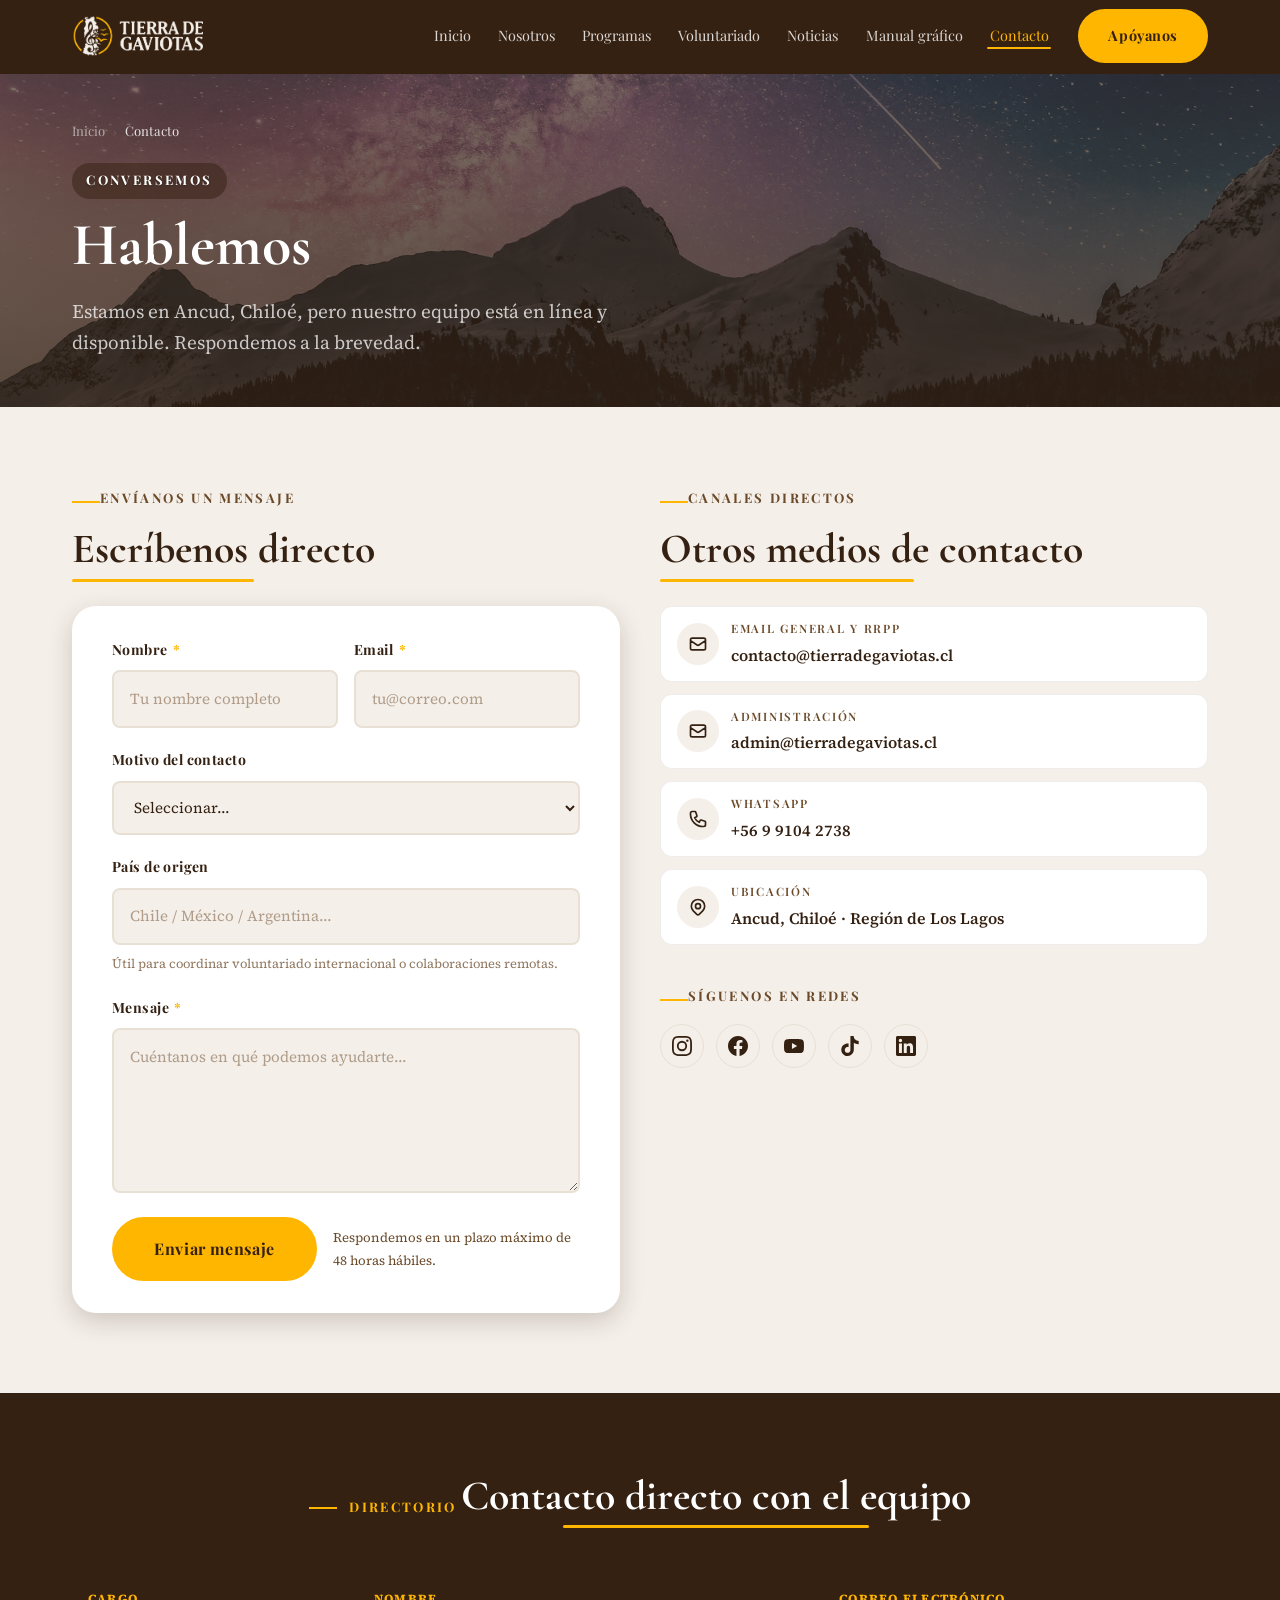
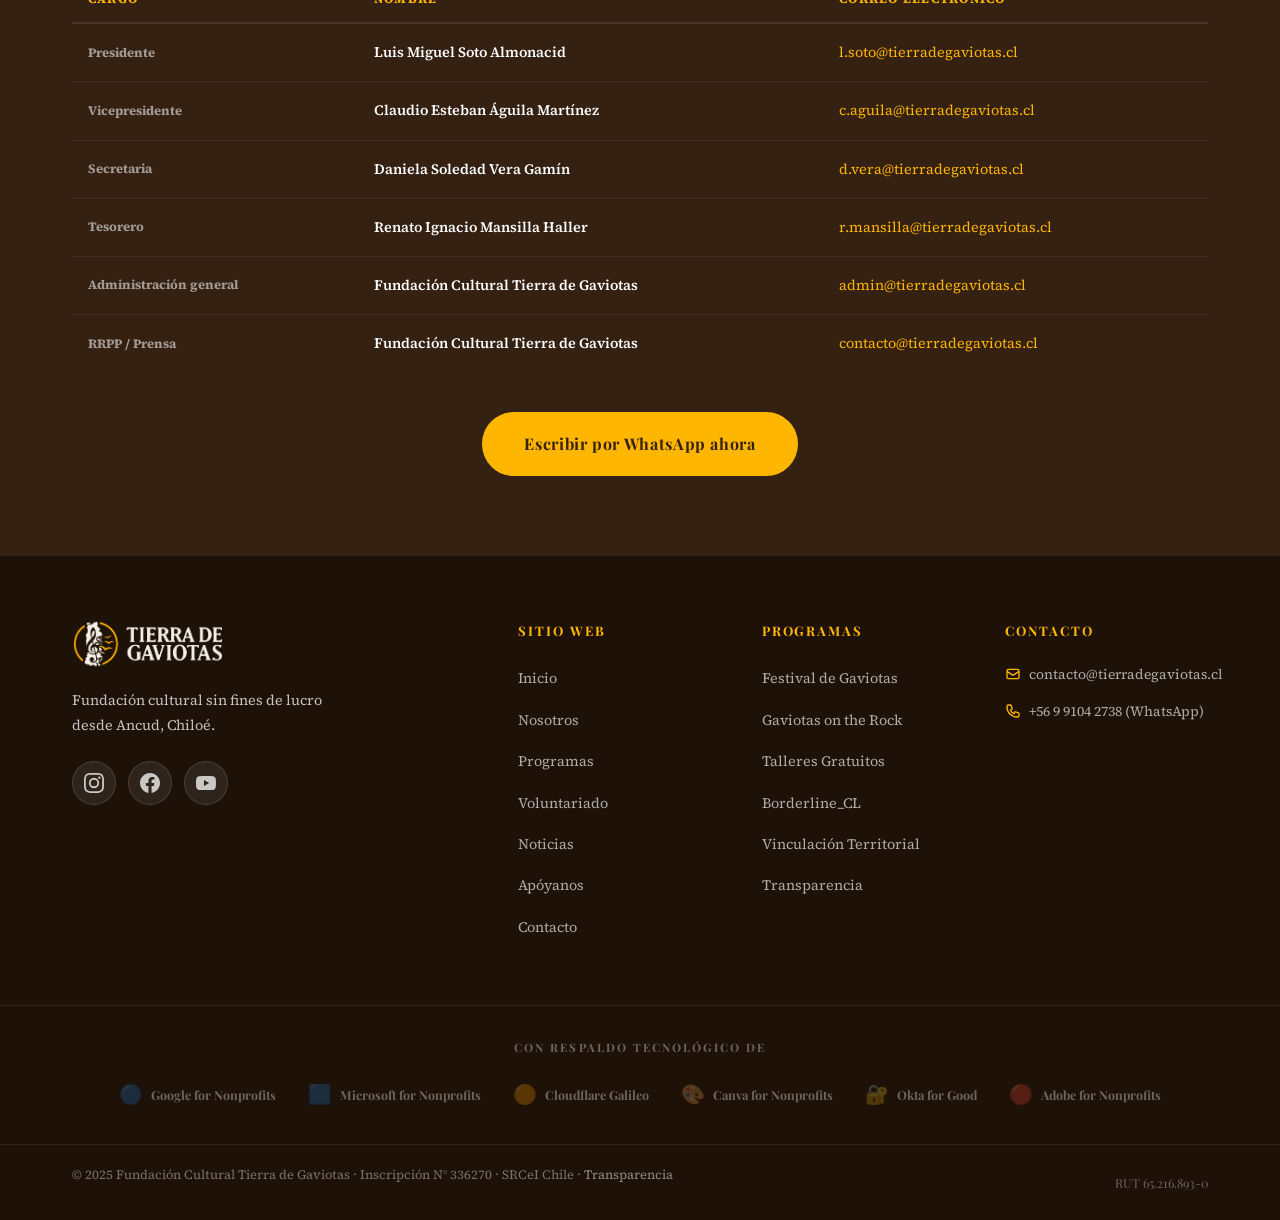
==== commit e0453333: "refactor: coherencia tipográfica v3 + manual gráfico reestructurado CAMBIO 1 — Eliminar overrides fo" ====
--- a/contacto.html
+++ b/contacto.html
@@ -46,7 +46,6 @@
       font-size: 0.9rem;
     }
     .directorio-tabla th {
-      font-family: var(--font-display);
       font-size: 0.78rem;
       font-weight: 700;
       letter-spacing: 0.1em;
@@ -64,7 +63,6 @@
     }
     .directorio-tabla tr:last-child td { border-bottom: none; }
     .directorio-tabla td:first-child {
-      font-family: var(--font-display);
       font-weight: 700;
       color: rgba(255,255,255,0.55);
       font-size: 0.8rem;
--- a/css/components-v2.css
+++ b/css/components-v2.css
@@ -1137,3 +1137,192 @@
   text-align: center;
   letter-spacing: 0.05em;
 }
+
+
+/* ===============================================================
+   V3 — CAMBIO 1: CLASES EXTRAÍDAS DE OVERRIDES INLINE
+   =============================================================== */
+
+/* ---------------------------------------------------------------
+   BDLN logo tipografía — Orbitron como fallback de "Dune"
+
+   TIPOGRAFÍA OFICIAL BDLN: "Dune" (no disponible en Google Fonts).
+   El logo oficial es el texto "BDLN" en Dune con el ancho de las
+   letras aumentado (tracking). Orbitron se usa como fallback web
+   libre hasta que se implemente la versión @font-face con el
+   archivo propietario.
+   Cuando el equipo entregue el .woff2 de Dune, reemplazar
+   'Orbitron' por 'Dune' en esta regla y agregar @font-face.
+   --------------------------------------------------------------- */
+.bdln-logo-text {
+  font-family: 'Orbitron', 'Space Grotesk', sans-serif;
+  font-size: 2.2rem;
+  font-weight: 800;
+  letter-spacing: 0.05em;
+  background: linear-gradient(180deg, #F5F7FA 0%, #C8CDD4 40%, #8A8E96 100%);
+  -webkit-background-clip: text;
+  background-clip: text;
+  color: transparent;
+  position: relative;
+  z-index: 2;
+}
+
+/* ---------------------------------------------------------------
+   Números circulares del proceso de voluntariado (paso 1, 2, 3)
+   --------------------------------------------------------------- */
+.volunteer-circle-number {
+  width: 64px;
+  height: 64px;
+  background: var(--color-ambar);
+  border-radius: 50%;
+  display: flex;
+  align-items: center;
+  justify-content: center;
+  margin: 0 auto 1.5rem;
+  font-size: 1.75rem;
+  font-weight: 700;
+  color: var(--color-cafe);
+  flex-shrink: 0;
+}
+
+/* ---------------------------------------------------------------
+   Preview tipográficos en manual-grafico.html
+   (reemplazan los font-family inline en los placeholders de logos)
+   --------------------------------------------------------------- */
+.manual-preview-text {
+  margin: 0;
+  text-align: center;
+  line-height: 1.3;
+  font-weight: 700;
+  /* font-family hereda de la tipografía global (--font-titulo / Cormorant Garamond) */
+}
+
+.manual-preview-fdg  { color: #B07BE8; font-size: 1.6rem; }
+.manual-preview-gotr { color: #CC2200; font-size: 1.5rem; letter-spacing: 0.05em; }
+.manual-preview-gae  { color: #7AB8D4; font-size: 1.5rem; }
+.manual-preview-trova { color: #E85D24; font-size: 1.8rem; }
+
+/* ===============================================================
+   V3 — CAMBIO 2: MANUAL GRÁFICO — NARRATIVA + SUBSECCIONES
+   =============================================================== */
+
+/* ---------------------------------------------------------------
+   Bloque narrativo histórico de la identidad TDG
+   --------------------------------------------------------------- */
+.manual-narrativa {
+  max-width: 880px;
+  margin: 0 auto var(--sp-16);
+  padding: var(--sp-8);
+  background: var(--color-blanco);
+  border-radius: var(--radius-lg);
+  border: 1px solid rgba(53, 33, 18, 0.08);
+}
+
+.manual-narrativa__title {
+  font-family: var(--font-titulo);
+  color: var(--color-cafe);
+  font-size: clamp(1.5rem, 3vw, 2rem);
+  text-align: center;
+  margin-bottom: var(--sp-8);
+}
+
+.manual-narrativa__timeline {
+  display: grid;
+  gap: var(--sp-6);
+}
+
+@media (min-width: 768px) {
+  .manual-narrativa__timeline {
+    grid-template-columns: repeat(3, 1fr);
+  }
+}
+
+.manual-narrativa__step {
+  position: relative;
+  padding-left: var(--sp-4);
+  border-left: 3px solid var(--color-ambar);
+}
+
+.manual-narrativa__year {
+  display: inline-block;
+  font-family: var(--font-display);
+  font-size: 0.78rem;
+  font-weight: 700;
+  letter-spacing: 0.15em;
+  text-transform: uppercase;
+  color: var(--color-ambar);
+  margin-bottom: var(--sp-2);
+}
+
+.manual-narrativa__step h4 {
+  font-family: var(--font-titulo);
+  font-size: 1.2rem;
+  color: var(--color-cafe);
+  margin-bottom: var(--sp-2);
+  line-height: 1.2;
+}
+
+.manual-narrativa__step p {
+  font-size: 0.95rem;
+  color: var(--color-cafe-claro);
+  line-height: 1.6;
+  margin: 0;
+}
+
+/* ---------------------------------------------------------------
+   Subsecciones del manual (Oficiales / En desarrollo)
+   --------------------------------------------------------------- */
+.manual-subsection {
+  margin-bottom: var(--sp-16);
+}
+
+.manual-subsection__title {
+  font-family: var(--font-titulo);
+  font-size: clamp(1.6rem, 3vw, 2.2rem);
+  color: var(--color-cafe);
+  margin-bottom: var(--sp-3);
+  padding-bottom: var(--sp-3);
+  border-bottom: 2px solid var(--color-ambar);
+}
+
+.manual-subsection__intro {
+  color: var(--color-cafe-claro);
+  margin-bottom: var(--sp-8);
+  font-size: 1rem;
+}
+
+.manual-subsection--en-desarrollo .manual-subsection__title {
+  border-bottom-color: var(--color-cafe-claro);
+  opacity: 0.9;
+}
+
+/* ---------------------------------------------------------------
+   Estado "en desarrollo" — reemplaza el botón de descarga
+   en Trova 2018 y BDLN
+   --------------------------------------------------------------- */
+.manual-identidad__en-desarrollo {
+  display: flex;
+  align-items: center;
+  justify-content: center;
+  gap: 0.5rem;
+  padding: 0.9rem 1.2rem;
+  background: rgba(107, 74, 42, 0.08);
+  border: 1px dashed rgba(107, 74, 42, 0.3);
+  border-radius: var(--radius-md);
+  color: var(--color-cafe-claro);
+  font-family: var(--font-display);
+  font-size: 0.85rem;
+  font-style: italic;
+  margin-top: auto;
+  user-select: none;
+}
+
+/* Variante oscura para la tarjeta BDLN */
+.manual-identidad--bdln .manual-identidad__en-desarrollo {
+  background: rgba(200, 205, 212, 0.08);
+  border-color: rgba(200, 205, 212, 0.25);
+  color: var(--bdln-silver);
+  font-style: normal;
+  font-family: 'Courier New', monospace;
+  letter-spacing: 0.08em;
+}
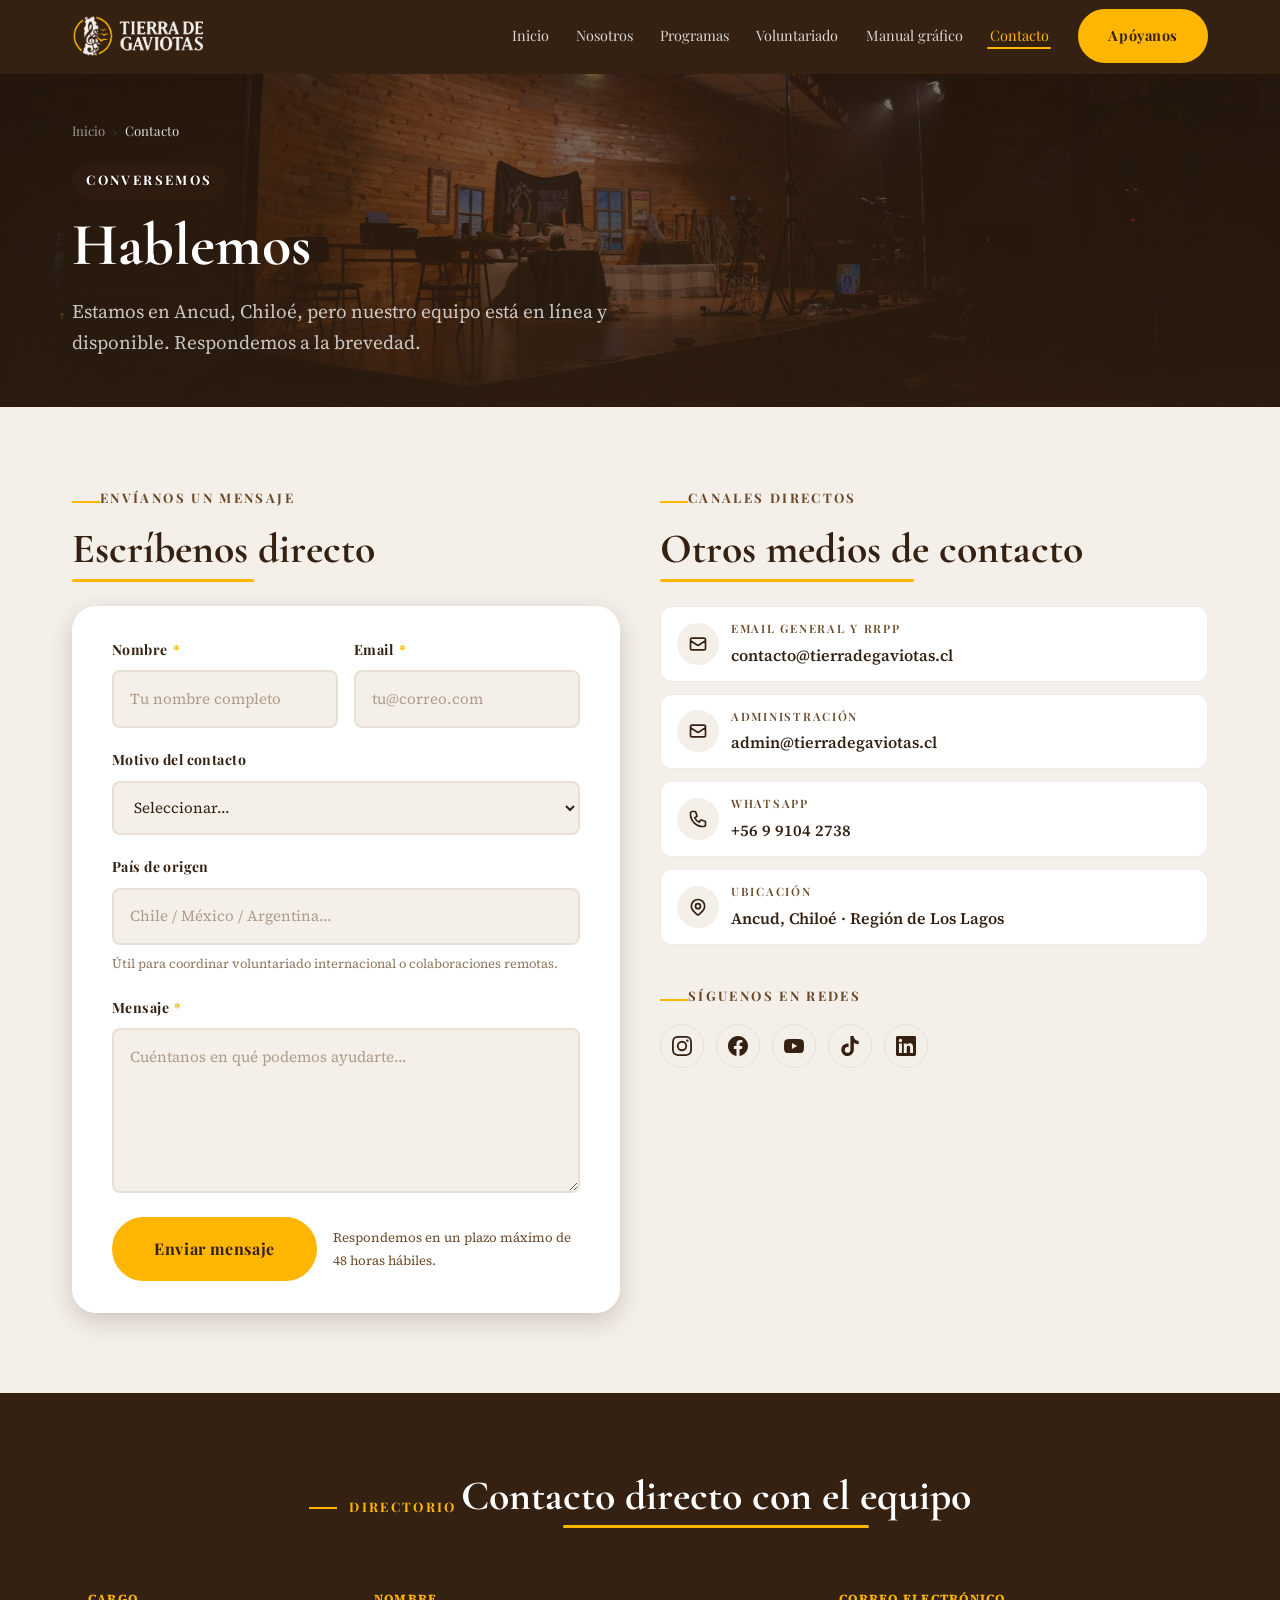
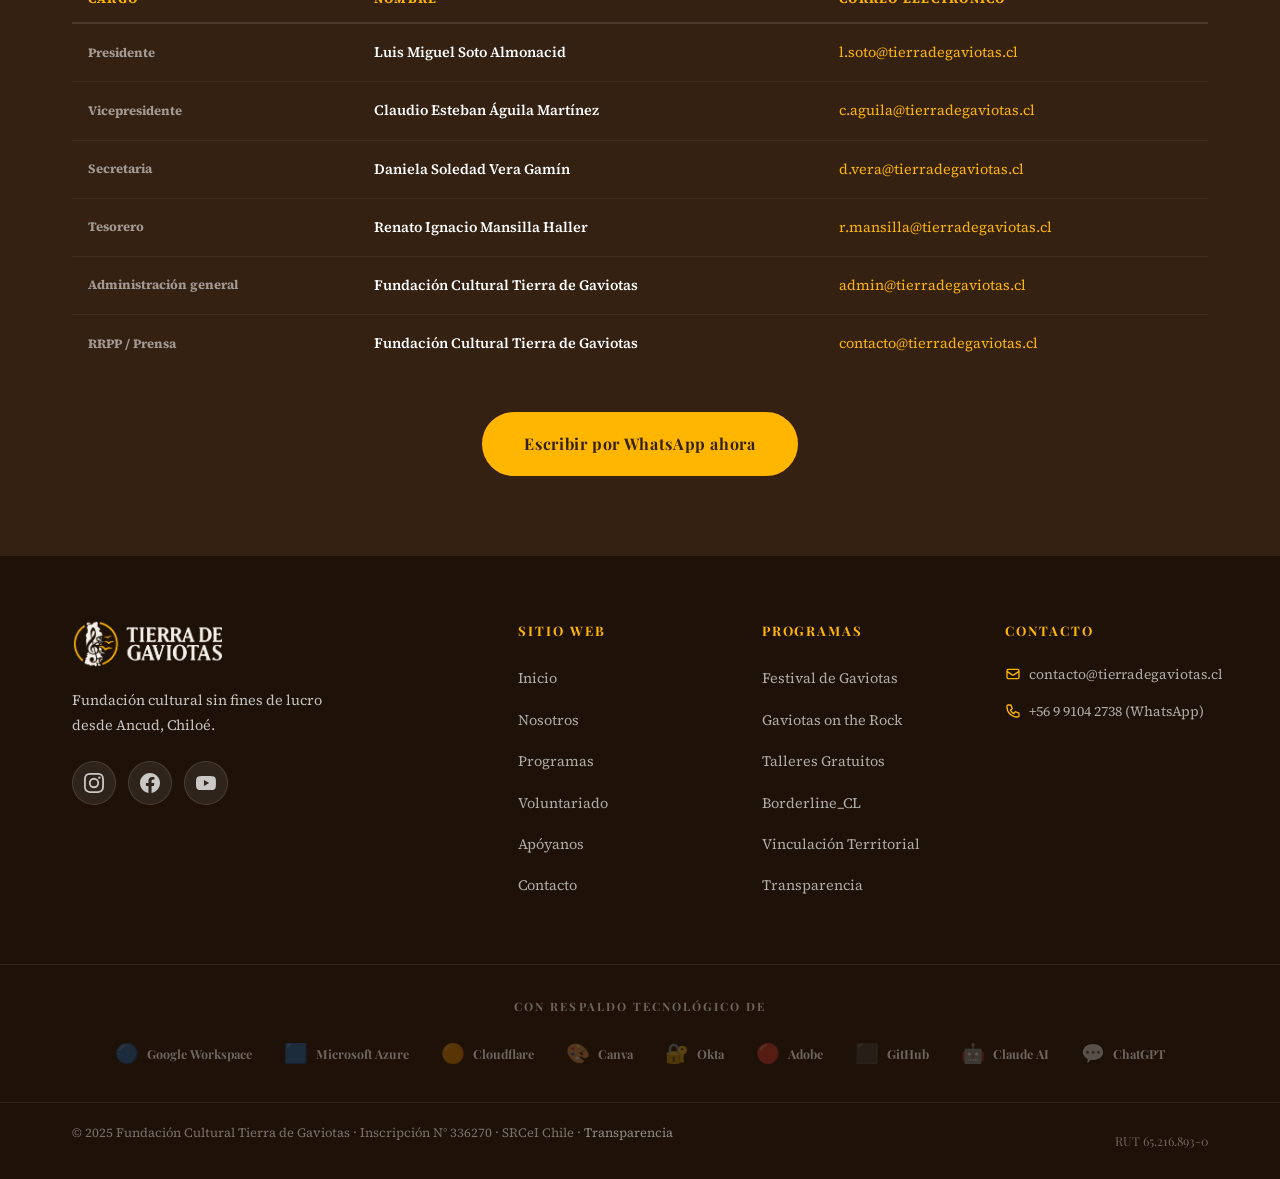
==== commit 8b432794: "update" ====
--- a/contacto.html
+++ b/contacto.html
@@ -1,4 +1,4 @@
-<!DOCTYPE html>
+﻿<!DOCTYPE html>
 <html lang="es">
 <head>
   <meta charset="UTF-8">
@@ -102,7 +102,9 @@
           <li><a href="nosotros.html"     class="navbar__link">Nosotros</a></li>
           <li><a href="programas.html"    class="navbar__link">Programas</a></li>
           <li><a href="voluntariado.html" class="navbar__link">Voluntariado</a></li>
-          <li><a href="noticias.html"     class="navbar__link">Noticias</a></li>
+          <!-- Noticias: desactivado temporalmente — quitar comentario para reactivar
+          <li><a href="noticias.html" class="navbar__link">Noticias</a></li>
+          -->
           <li><a href="manual-grafico.html" class="navbar__link">Manual gráfico</a></li>
           <li><a href="contacto.html"     class="navbar__link" aria-current="page">Contacto</a></li>
         </ul>
@@ -145,7 +147,7 @@
             -->
             <form
               id="contact-form"
-              action="https://formspree.io/f/[PLACEHOLDER-ID-FORMSPREE]"
+              action="https://formspree.io/f/xjgjpewp"
               method="POST"
               class="form-contact"
               novalidate
@@ -409,11 +411,11 @@
   <footer class="footer" role="contentinfo">
     <div class="footer__top"><div class="container footer__grid">
       <div><a href="index.html"><img src="images/logo/TDG_1_Horizontal_-_Para_fondo_oscuro.png" alt="Tierra de Gaviotas" class="footer__brand-logo" loading="lazy" onerror="this.style.display='none';this.nextElementSibling.style.display='block'"><span class="footer__brand-logo-fallback" style="display:none">Tierra de Gaviotas</span></a><p class="footer__tagline">Fundación cultural sin fines de lucro desde Ancud, Chiloé.</p><nav aria-label="Redes sociales"><ul class="social-list"><li><a href="https://instagram.com/tdgaviotas" target="_blank" rel="noopener noreferrer" class="social-link" aria-label="Instagram"><svg fill="currentColor" viewBox="0 0 24 24"><path d="M12 2.163c3.204 0 3.584.012 4.85.07 3.252.148 4.771 1.691 4.919 4.919.058 1.265.069 1.645.069 4.849 0 3.205-.012 3.584-.069 4.849-.149 3.225-1.664 4.771-4.919 4.919-1.266.058-1.644.07-4.85.07-3.204 0-3.584-.012-4.849-.07-3.26-.149-4.771-1.699-4.919-4.92-.058-1.265-.07-1.644-.07-4.849 0-3.204.013-3.583.07-4.849.149-3.227 1.664-4.771 4.919-4.919 1.266-.057 1.645-.069 4.849-.069zM12 0C8.741 0 8.333.014 7.053.072 2.695.272.273 2.69.073 7.052.014 8.333 0 8.741 0 12c0 3.259.014 3.668.072 4.948.2 4.358 2.618 6.78 6.98 6.98C8.333 23.986 8.741 24 12 24c3.259 0 3.668-.014 4.948-.072 4.354-.2 6.782-2.618 6.979-6.98.059-1.28.073-1.689.073-4.948 0-3.259-.014-3.667-.072-4.947-.196-4.354-2.617-6.78-6.979-6.98C15.668.014 15.259 0 12 0zm0 5.838a6.162 6.162 0 100 12.324 6.162 6.162 0 000-12.324zM12 16a4 4 0 110-8 4 4 0 010 8zm6.406-11.845a1.44 1.44 0 100 2.881 1.44 1.44 0 000-2.881z"/></svg></a></li><li><a href="https://facebook.com/tdgaviotas" target="_blank" rel="noopener noreferrer" class="social-link" aria-label="Facebook"><svg fill="currentColor" viewBox="0 0 24 24"><path d="M24 12.073c0-6.627-5.373-12-12-12s-12 5.373-12 12c0 5.99 4.388 10.954 10.125 11.854v-8.385H7.078v-3.47h3.047V9.43c0-3.007 1.792-4.669 4.533-4.669 1.312 0 2.686.235 2.686.235v2.953H15.83c-1.491 0-1.956.925-1.956 1.874v2.25h3.328l-.532 3.47h-2.796v8.385C19.612 23.027 24 18.062 24 12.073z"/></svg></a></li><li><a href="https://youtube.com/@tdgaviotas" target="_blank" rel="noopener noreferrer" class="social-link" aria-label="YouTube"><svg fill="currentColor" viewBox="0 0 24 24"><path d="M23.498 6.186a3.016 3.016 0 00-2.122-2.136C19.505 3.545 12 3.545 12 3.545s-7.505 0-9.377.505A3.017 3.017 0 00.502 6.186C0 8.07 0 12 0 12s0 3.93.502 5.814a3.016 3.016 0 002.122 2.136c1.871.505 9.376.505 9.376.505s7.505 0 9.377-.505a3.015 3.015 0 002.122-2.136C24 15.93 24 12 24 12s0-3.93-.502-5.814zM9.545 15.568V8.432L15.818 12l-6.273 3.568z"/></svg></a></li></ul></nav></div>
-      <nav aria-label="Mapa del sitio"><p class="footer__col-title">Sitio web</p><ul class="footer__nav"><li><a href="index.html">Inicio</a></li><li><a href="nosotros.html">Nosotros</a></li><li><a href="programas.html">Programas</a></li><li><a href="voluntariado.html">Voluntariado</a></li><li><a href="noticias.html">Noticias</a></li><li><a href="donaciones.html">Apóyanos</a></li><li><a href="contacto.html">Contacto</a></li></ul></nav>
+      <nav aria-label="Mapa del sitio"><p class="footer__col-title">Sitio web</p><ul class="footer__nav"><li><a href="index.html">Inicio</a></li><li><a href="nosotros.html">Nosotros</a></li><li><a href="programas.html">Programas</a></li><li><a href="voluntariado.html">Voluntariado</a></li><li><a href="donaciones.html">Apóyanos</a></li><li><a href="contacto.html">Contacto</a></li></ul></nav>
       <nav aria-label="Programas"><p class="footer__col-title">Programas</p><ul class="footer__nav"><li><a href="programas.html#festival">Festival de Gaviotas</a></li><li><a href="programas.html#rock">Gaviotas on the Rock</a></li><li><a href="programas.html#talleres">Talleres Gratuitos</a></li><li><a href="programas.html#borderline">Borderline_CL</a></li><li><a href="programas.html#vinculacion">Vinculación Territorial</a></li><li><a href="nosotros.html#acreditaciones">Transparencia</a></li></ul></nav>
       <div><p class="footer__col-title">Contacto</p><ul class="footer__contact-list"><li class="footer__contact-item"><svg fill="none" stroke="currentColor" viewBox="0 0 24 24" aria-hidden="true"><path stroke-linecap="round" stroke-linejoin="round" stroke-width="2" d="M3 8l7.89 5.26a2 2 0 002.22 0L21 8M5 19h14a2 2 0 002-2V7a2 2 0 00-2-2H5a2 2 0 00-2 2v10a2 2 0 002 2z"/></svg><a href="mailto:contacto@tierradegaviotas.cl">contacto@tierradegaviotas.cl</a></li><li class="footer__contact-item"><svg fill="none" stroke="currentColor" viewBox="0 0 24 24" aria-hidden="true"><path stroke-linecap="round" stroke-linejoin="round" stroke-width="2" d="M3 5a2 2 0 012-2h3.28a1 1 0 01.948.684l1.498 4.493a1 1 0 01-.502 1.21l-2.257 1.13a11.042 11.042 0 005.516 5.516l1.13-2.257a1 1 0 011.21-.502l4.493 1.498a1 1 0 01.684.949V19a2 2 0 01-2 2h-1C9.716 21 3 14.284 3 6V5z"/></svg><a href="https://wa.me/56991042738" target="_blank" rel="noopener noreferrer">+56 9 9104 2738 (WhatsApp)</a></li></ul></div>
     </div></div>
-    <div class="footer__aliados"><div class="container"><p class="footer__aliados-title">Con respaldo tecnológico de</p><div class="footer__aliados-logos"><span class="footer__aliado-item"><span class="footer__aliado-icon">🔵</span><span class="footer__aliado-name">Google for Nonprofits</span></span><span class="footer__aliado-item"><span class="footer__aliado-icon">🟦</span><span class="footer__aliado-name">Microsoft for Nonprofits</span></span><span class="footer__aliado-item"><span class="footer__aliado-icon">🟠</span><span class="footer__aliado-name">Cloudflare Galileo</span></span><span class="footer__aliado-item"><span class="footer__aliado-icon">🎨</span><span class="footer__aliado-name">Canva for Nonprofits</span></span><span class="footer__aliado-item"><span class="footer__aliado-icon">🔐</span><span class="footer__aliado-name">Okta for Good</span></span><span class="footer__aliado-item"><span class="footer__aliado-icon">🔴</span><span class="footer__aliado-name">Adobe for Nonprofits</span></span></div></div></div>
+    <div class="footer__aliados"><div class="container"><p class="footer__aliados-title">Con respaldo tecnológico de</p><div class="footer__aliados-logos"><span class="footer__aliado-item"><span class="footer__aliado-icon">🔵</span><span class="footer__aliado-name">Google Workspace</span></span><span class="footer__aliado-item"><span class="footer__aliado-icon">🟦</span><span class="footer__aliado-name">Microsoft Azure</span></span><span class="footer__aliado-item"><span class="footer__aliado-icon">🟠</span><span class="footer__aliado-name">Cloudflare</span></span><span class="footer__aliado-item"><span class="footer__aliado-icon">🎨</span><span class="footer__aliado-name">Canva</span></span><span class="footer__aliado-item"><span class="footer__aliado-icon">🔐</span><span class="footer__aliado-name">Okta</span></span><span class="footer__aliado-item"><span class="footer__aliado-icon">🔴</span><span class="footer__aliado-name">Adobe</span></span><span class="footer__aliado-item"><span class="footer__aliado-icon">⬛</span><span class="footer__aliado-name">GitHub</span></span><span class="footer__aliado-item"><span class="footer__aliado-icon">🤖</span><span class="footer__aliado-name">Claude AI</span></span><span class="footer__aliado-item"><span class="footer__aliado-icon">💬</span><span class="footer__aliado-name">ChatGPT</span></span></div></div></div>
     <div class="container footer__bottom"><p class="footer__legal">© 2025 Fundación Cultural Tierra de Gaviotas · Inscripción N° 336270 · SRCeI Chile · <a href="nosotros.html#acreditaciones">Transparencia</a></p><p class="footer__rut">RUT 65.216.893-0</p></div>
   </footer>
 
--- a/css/components-v2.css
+++ b/css/components-v2.css
@@ -486,14 +486,15 @@
    --------------------------------------------------------------- */
 .aliados-grid {
   display: grid;
-  grid-template-columns: repeat(2, 1fr);
+  grid-template-columns: repeat(3, 1fr);
   gap: var(--sp-4);
-  max-width: 960px;
+  max-width: 1040px;
   margin: var(--sp-8) auto 0;
 }
 
 @media (min-width: 640px)  { .aliados-grid { grid-template-columns: repeat(3, 1fr); } }
-@media (min-width: 1024px) { .aliados-grid { grid-template-columns: repeat(6, 1fr); } }
+@media (min-width: 900px)  { .aliados-grid { grid-template-columns: repeat(5, 1fr); } }
+@media (min-width: 1100px) { .aliados-grid { grid-template-columns: repeat(9, 1fr); } }
 
 .aliado-card {
   display: flex;
@@ -517,23 +518,44 @@
 }
 
 .aliado-card__logo {
-  width: auto; height: 28px;
-  max-width: 100%; object-fit: contain;
-  margin-bottom: 0.5rem;
+  width: 36px;
+  height: 36px;
+  max-width: 100%;
+  object-fit: contain;
+  margin-bottom: 0.6rem;
+  transition: opacity 0.2s ease;
+}
+
+.aliado-card:hover .aliado-card__logo {
+  opacity: 0.8;
 }
 
 .aliado-card__name {
   font-family: var(--font-display);
-  font-size: 0.95rem; font-weight: 700;
-  color: var(--color-cafe); line-height: 1.2;
+  font-size: 0.78rem;
+  font-weight: 700;
+  color: var(--color-cafe);
+  line-height: 1.2;
 }
 
 .aliado-card__program {
-  font-size: 0.72rem;
+  font-size: 0.66rem;
   color: var(--color-cafe-claro);
   text-transform: uppercase;
-  letter-spacing: 0.08em;
+  letter-spacing: 0.06em;
   font-weight: 600;
+}
+
+/* Texto de agradecimiento bajo la grilla de aliados */
+.aliados-agradecimiento {
+  max-width: 680px;
+  margin: var(--sp-8) auto 0;
+  text-align: center;
+  font-family: var(--font-cuerpo);
+  font-size: 0.95rem;
+  line-height: 1.7;
+  color: var(--color-cafe-claro);
+  font-style: italic;
 }
 
 
@@ -1326,3 +1348,230 @@
   font-family: 'Courier New', monospace;
   letter-spacing: 0.08em;
 }
+
+
+/* ===============================================================
+   v4 — BDLN Figcaption tipografía (planetas en galería)
+   =============================================================== */
+.bdln-cap figcaption {
+  display: flex;
+  flex-direction: column;
+  gap: 0.2rem;
+}
+
+.bdln-cap__num {
+  font-family: 'Courier New', monospace;
+  letter-spacing: 0.25em;
+  text-transform: uppercase;
+  font-size: 0.7rem;
+  color: rgba(200,205,212,0.7);
+}
+
+.bdln-cap__planet {
+  font-family: 'Orbitron', sans-serif;
+  font-size: 1rem;
+  font-weight: 700;
+  color: #E8EAEE;
+  letter-spacing: 0.1em;
+}
+
+.bdln-cap__subtitle {
+  font-family: var(--font-cuerpo);
+  font-size: 0.78rem;
+  font-style: italic;
+  color: rgba(212,165,116,0.85);
+}
+
+/* Variantes de color por planeta */
+.bdln-cap--frio  .bdln-cap__planet { color: #A8D8EA; }
+.bdln-cap--ignia .bdln-cap__planet { color: #F4A261; }
+
+
+/* ===============================================================
+   v4 — Lista de planetas conocidos (Manual Gráfico — BDLN)
+   =============================================================== */
+.bdln-planetas-conocidos {
+  margin-top: var(--sp-5);
+  padding: var(--sp-4);
+  background: rgba(10,16,40,0.6);
+  border-radius: var(--radius-md);
+  border: 1px solid rgba(200,205,212,0.1);
+}
+
+.bdln-planetas-titulo {
+  font-family: 'Courier New', monospace;
+  font-size: 0.72rem;
+  letter-spacing: 0.3em;
+  text-transform: uppercase;
+  color: rgba(200,205,212,0.6);
+  margin-bottom: var(--sp-3);
+}
+
+.bdln-planetas-lista {
+  display: flex;
+  flex-direction: column;
+  gap: var(--sp-2);
+}
+
+.bdln-planeta {
+  display: flex;
+  align-items: baseline;
+  gap: var(--sp-3);
+  padding: var(--sp-2) 0;
+  border-bottom: 1px solid rgba(200,205,212,0.08);
+}
+
+.bdln-planeta:last-child {
+  border-bottom: none;
+}
+
+.bdln-planeta__num {
+  font-family: 'Orbitron', sans-serif;
+  font-size: 0.8rem;
+  color: rgba(200,205,212,0.5);
+  min-width: 24px;
+}
+
+.bdln-planeta__name {
+  font-family: 'Orbitron', sans-serif;
+  font-size: 0.95rem;
+  font-weight: 700;
+  color: #C8CDD4;
+  letter-spacing: 0.08em;
+}
+
+.bdln-planeta__desc {
+  font-family: var(--font-cuerpo);
+  font-size: 0.82rem;
+  font-style: italic;
+  color: rgba(212,165,116,0.75);
+  margin-left: var(--sp-2);
+}
+
+.bdln-planeta--frio  .bdln-planeta__name { color: #A8D8EA; }
+.bdln-planeta--ignia .bdln-planeta__name { color: #F4A261; }
+
+
+/* ===============================================================
+   v4 — Video thumbnail (componente reutilizable)
+   =============================================================== */
+.video-thumbnail {
+  display: block;
+  position: relative;
+  overflow: hidden;
+  border-radius: var(--radius-md);
+  aspect-ratio: 16/9;
+  background: #000;
+  cursor: pointer;
+  text-decoration: none;
+}
+
+.video-thumbnail__img {
+  width: 100%;
+  height: 100%;
+  object-fit: cover;
+  transition: transform 0.4s ease, filter 0.4s ease;
+  filter: brightness(0.85);
+}
+
+.video-thumbnail:hover .video-thumbnail__img {
+  transform: scale(1.05);
+  filter: brightness(1);
+}
+
+.video-thumbnail__play {
+  position: absolute;
+  top: 50%;
+  left: 50%;
+  transform: translate(-50%, -50%);
+  width: 68px;
+  height: 48px;
+  opacity: 0.9;
+  transition: opacity 0.25s ease, transform 0.25s ease;
+  filter: drop-shadow(0 2px 8px rgba(0,0,0,0.5));
+}
+
+.video-thumbnail:hover .video-thumbnail__play {
+  opacity: 1;
+  transform: translate(-50%, -50%) scale(1.08);
+}
+
+/* Dentro de card-programa */
+.card-programa__video {
+  min-height: 180px;
+}
+
+.card-programa__video .video-thumbnail {
+  border-radius: var(--radius-md) var(--radius-md) 0 0;
+  height: 100%;
+  min-height: 180px;
+  aspect-ratio: unset;
+}
+
+/* Placeholder "pendiente" — no clickeable */
+.video-thumbnail--pendiente {
+  pointer-events: none;
+  cursor: default;
+}
+
+.video-thumbnail__placeholder {
+  display: flex;
+  flex-direction: column;
+  align-items: center;
+  justify-content: center;
+  gap: var(--sp-3);
+  width: 100%;
+  height: 100%;
+  min-height: 200px;
+  background: linear-gradient(135deg, rgba(53,33,18,0.08) 0%, rgba(53,33,18,0.03) 100%);
+  color: var(--color-cafe-claro);
+  font-family: var(--font-display);
+  font-size: 0.85rem;
+  font-style: italic;
+  opacity: 0.7;
+}
+
+
+/* ===============================================================
+   v4 — Colaboraciones con video
+   =============================================================== */
+.colab-card--video .colab-card__img {
+  display: none;
+}
+
+.colab-card__media {
+  aspect-ratio: 16/10;
+  overflow: hidden;
+  background: #0A0A0A;
+  border-radius: var(--radius-lg) var(--radius-lg) 0 0;
+}
+
+.colab-card__media .video-thumbnail {
+  border-radius: var(--radius-lg) var(--radius-lg) 0 0;
+  height: 100%;
+  aspect-ratio: unset;
+}
+
+.colab-card__video-link {
+  display: inline-flex;
+  align-items: center;
+  gap: 0.3rem;
+  margin-top: var(--sp-3);
+  font-family: var(--font-display);
+  font-size: 0.88rem;
+  font-weight: 700;
+  color: var(--color-cafe);
+  text-decoration: none;
+  border-bottom: 2px solid var(--color-ambar);
+  padding-bottom: 2px;
+  transition: color 0.2s ease;
+}
+
+.colab-card__video-link:hover {
+  color: var(--color-ambar);
+}
+
+.colab-card--pendiente {
+  opacity: 0.7;
+  border-style: dashed;
+}
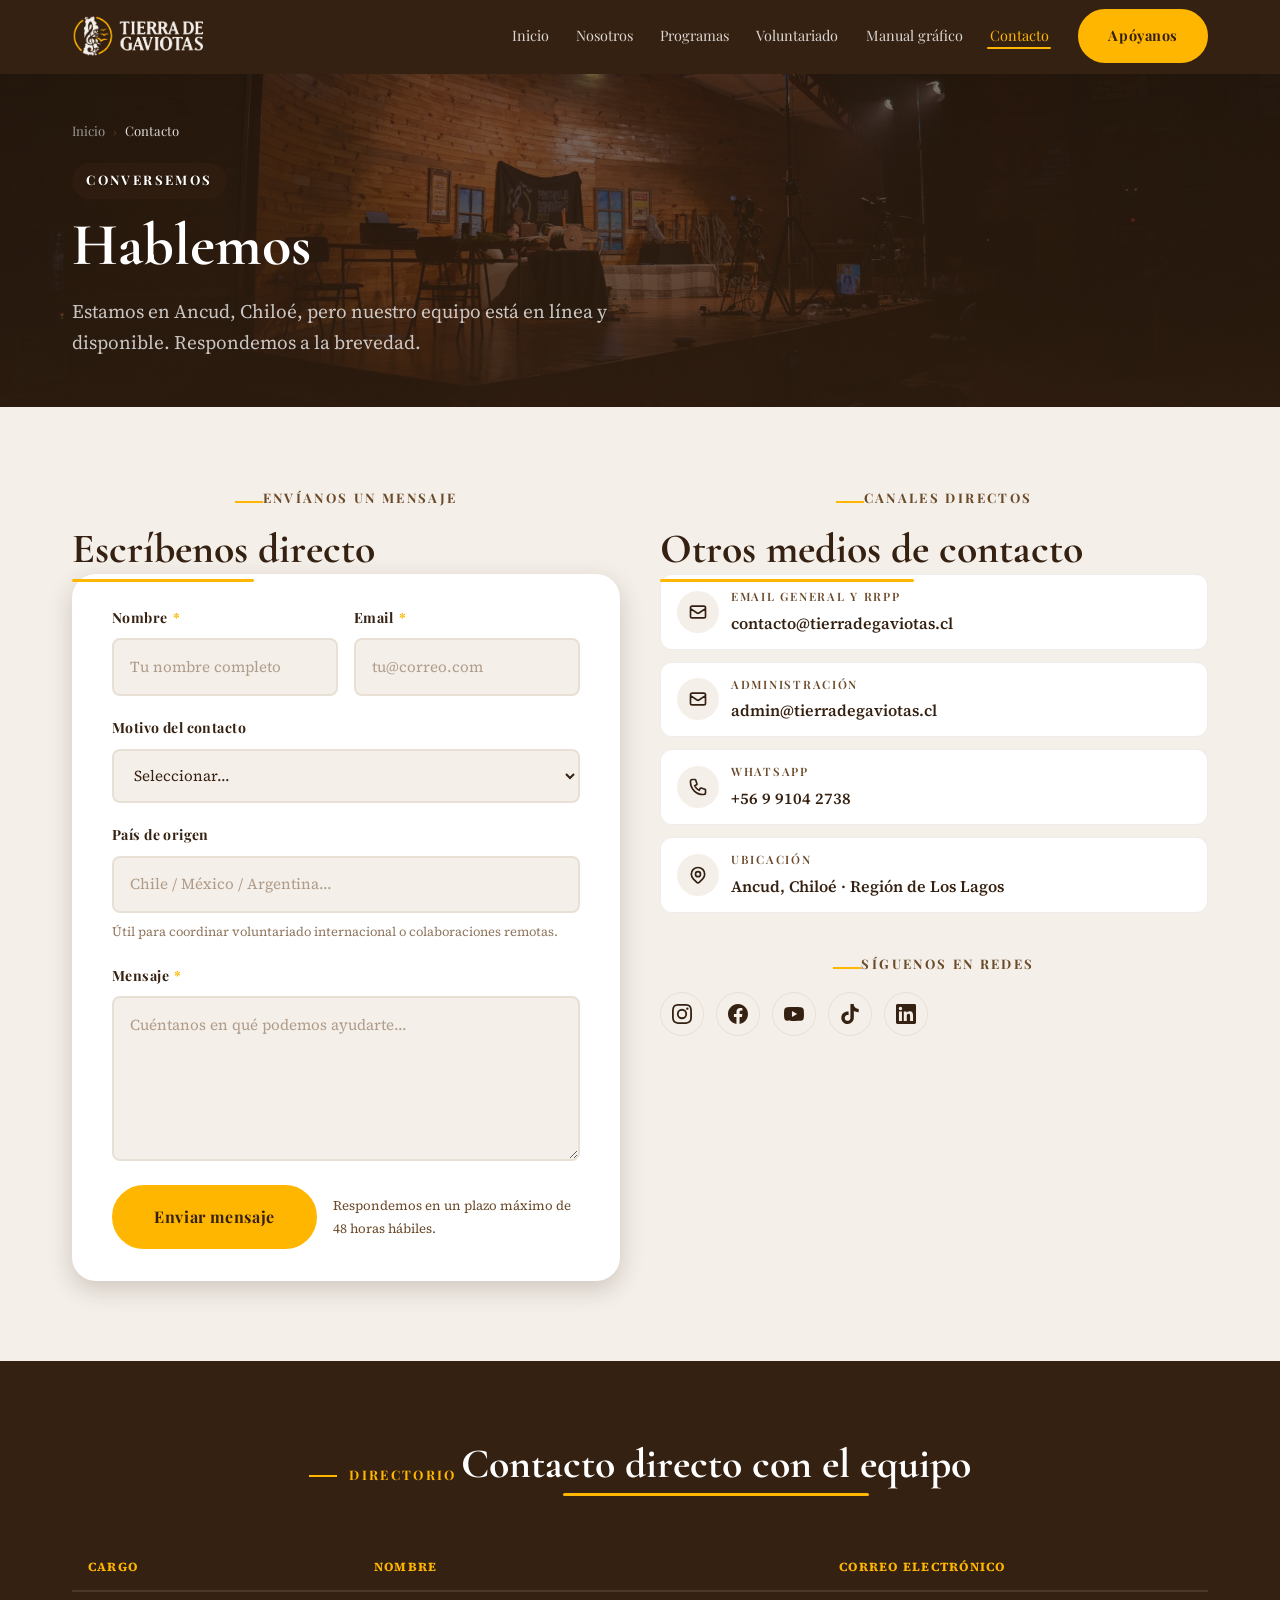
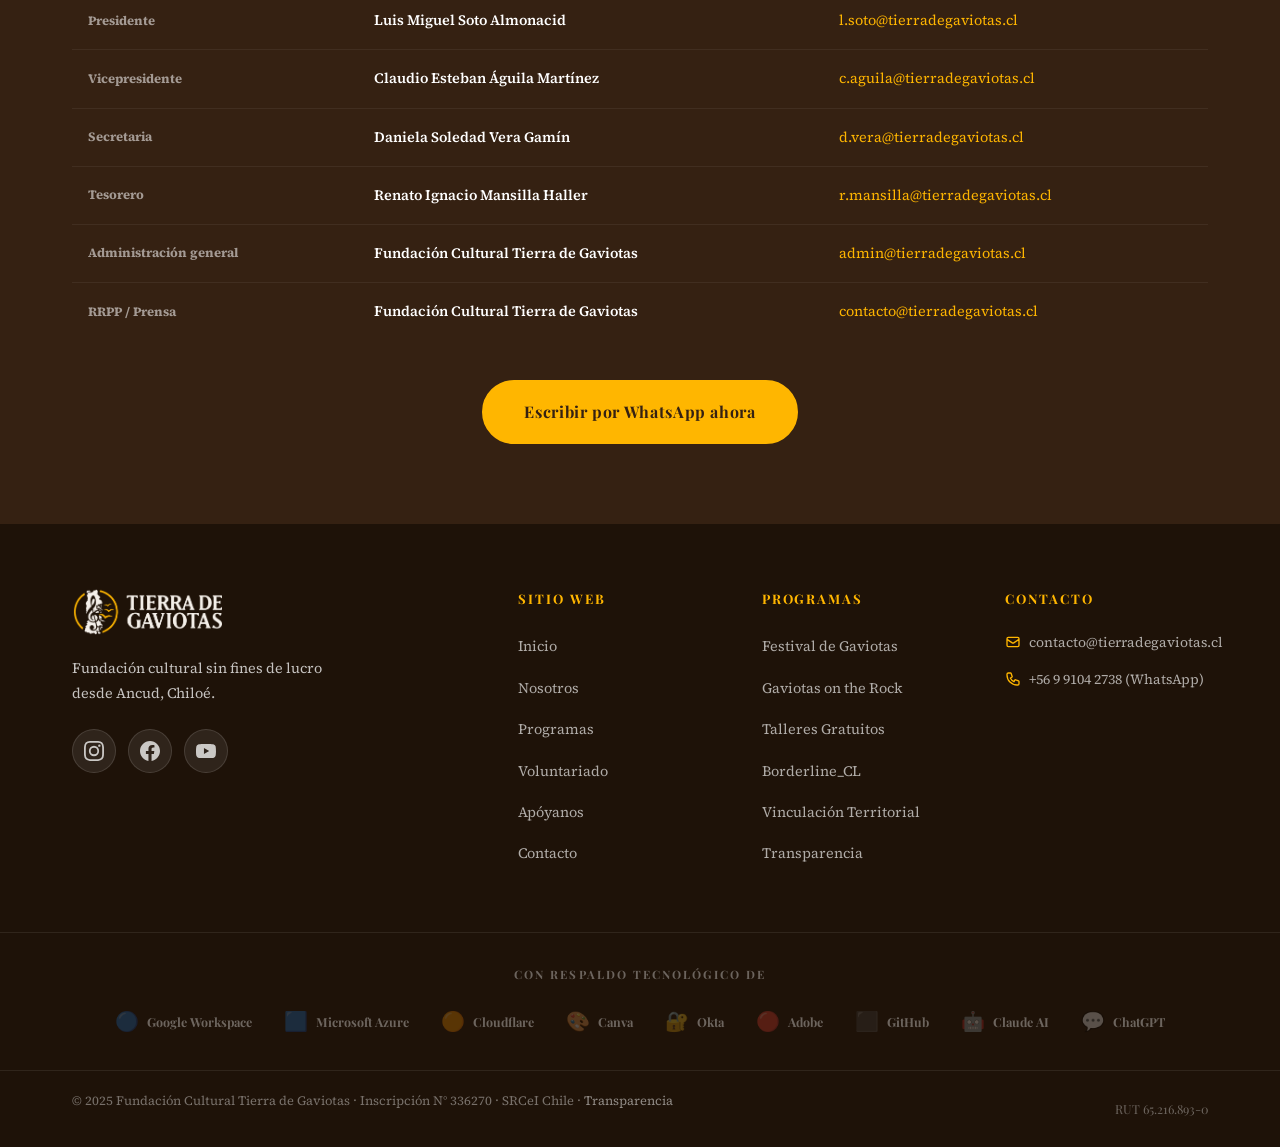
==== commit d1b15a33: "updated" ====
--- a/contacto.html
+++ b/contacto.html
@@ -29,60 +29,6 @@
   <link rel="stylesheet" href="css/components-v2.css">
   <link rel="stylesheet" href="css/responsive.css">
 
-  <style>
-    .contact-layout {
-      display: grid;
-      grid-template-columns: 1fr 1fr;
-      gap: var(--sp-10);
-      align-items: start;
-    }
-    @media (max-width: 767px) {
-      .contact-layout { grid-template-columns: 1fr; }
-    }
-
-    .directorio-tabla {
-      width: 100%;
-      border-collapse: collapse;
-      font-size: 0.9rem;
-    }
-    .directorio-tabla th {
-      font-size: 0.78rem;
-      font-weight: 700;
-      letter-spacing: 0.1em;
-      text-transform: uppercase;
-      color: var(--color-ambar);
-      text-align: left;
-      padding: var(--sp-3) var(--sp-4);
-      border-bottom: 2px solid rgba(255,255,255,0.1);
-    }
-    .directorio-tabla td {
-      padding: var(--sp-4);
-      color: rgba(255,255,255,0.78);
-      border-bottom: 1px solid rgba(255,255,255,0.06);
-      vertical-align: middle;
-    }
-    .directorio-tabla tr:last-child td { border-bottom: none; }
-    .directorio-tabla td:first-child {
-      font-weight: 700;
-      color: rgba(255,255,255,0.55);
-      font-size: 0.8rem;
-      white-space: nowrap;
-    }
-    .directorio-tabla td:nth-child(2) {
-      font-weight: 600;
-      color: var(--color-blanco);
-    }
-    .directorio-tabla a {
-      color: var(--color-ambar);
-      transition: opacity var(--t-fast);
-    }
-    .directorio-tabla a:hover { opacity: 0.75; }
-    @media (max-width: 600px) {
-      .directorio-tabla thead { display: none; }
-      .directorio-tabla tr { display: block; border-bottom: 1px solid rgba(255,255,255,0.08); padding: var(--sp-4) 0; }
-      .directorio-tabla td { display: block; border: none; padding: 0.25rem var(--sp-4); }
-    }
-  </style>
 </head>
 <body>
   <a href="#main-content" class="skip-link">Ir al contenido principal</a>
@@ -90,8 +36,7 @@
   <header class="navbar" id="navbar" role="banner">
     <div class="container navbar__inner">
       <a href="index.html" class="navbar__logo" aria-label="Inicio">
-        <img src="images/logo/TDG_1_Horizontal_-_Para_fondo_oscuro.png" alt="Tierra de Gaviotas" class="navbar__logo-img" width="200" height="55" onerror="this.style.display='none';this.nextElementSibling.style.display='block'">
-        <span class="navbar__logo-fallback" style="display:none">Tierra de <span>Gaviotas</span></span>
+        <img src="images/logo/tdg1.png" alt="Tierra de Gaviotas" class="navbar__logo-img" width="200" height="55" loading="eager">
       </a>
       <button class="navbar__hamburger" id="menuToggle" aria-expanded="false" aria-controls="navMenu" aria-label="Abrir menú">
         <span class="navbar__hamburger-line"></span><span class="navbar__hamburger-line"></span><span class="navbar__hamburger-line"></span>
@@ -116,7 +61,7 @@
   <main id="main-content" role="main">
 
     <!-- PAGE HERO -->
-    <section class="page-hero" aria-labelledby="ph-title" style="background-image: url('images/hero/hero-contacto.jpg');">
+    <section class="page-hero page-hero--contacto" aria-labelledby="ph-title">
       <div class="container page-hero__content">
         <nav class="breadcrumb" aria-label="Ruta de navegación">
           <a href="index.html">Inicio</a>
@@ -136,8 +81,8 @@
 
           <!-- Formulario -->
           <div class="reveal">
-            <span class="label" style="margin-bottom: 1rem; display: block;">Envíanos un mensaje</span>
-            <h2 id="form-title" class="heading-line" style="margin-bottom: 2rem;">Escríbenos directo</h2>
+            <span class="label label--block">Envíanos un mensaje</span>
+            <h2 id="form-title" class="heading-line" heading--mb2>Escríbenos directo</h2>
 
             <!--
               INSTRUCCIÓN PARA EL EQUIPO TDG:
@@ -153,7 +98,7 @@
               novalidate
             >
               <!-- Campo honeypot anti-spam -->
-              <input type="text" name="_gotcha" style="display:none" tabindex="-1" autocomplete="off">
+              <input type="text" name="_gotcha" class="u-hidden" tabindex="-1" autocomplete="off" aria-hidden="true">
               <!-- Redirect después de enviar -->
               <input type="hidden" name="_next" value="https://tierradegaviotas.cl/contacto.html?enviado=true">
               <input type="hidden" name="_subject" value="Nuevo mensaje desde tierradegaviotas.cl">
@@ -234,7 +179,7 @@
                 <button type="submit" class="btn btn--ambar btn--lg">
                   Enviar mensaje
                 </button>
-                <p style="font-size: 0.82rem; color: var(--color-cafe-claro);">
+                <p class="text-note-sm">
                   Respondemos en un plazo máximo de 48 horas hábiles.
                 </p>
               </div>
@@ -260,8 +205,8 @@
 
           <!-- Información de contacto -->
           <div class="reveal reveal-delay-2">
-            <span class="label" style="margin-bottom: 1rem; display: block;">Canales directos</span>
-            <h2 class="heading-line" style="margin-bottom: 2rem;">Otros medios de contacto</h2>
+            <span class="label label--block">Canales directos</span>
+            <h2 class="heading-line" heading--mb2>Otros medios de contacto</h2>
 
             <ul class="contact-list-compact">
 
@@ -308,8 +253,8 @@
             </ul>
 
             <!-- Redes sociales -->
-            <div style="margin-top: 2.5rem;">
-              <p class="label" style="margin-bottom: 1rem; display: block;">Síguenos en redes</p>
+            <div class="block-mt">
+              <p class="label label--block">Síguenos en redes</p>
               <nav aria-label="Redes sociales de contacto">
                 <ul class="social-list social-list--dark">
                   <li>
@@ -354,7 +299,7 @@
           <h2 id="dir-title" class="heading-line heading-line--center">Contacto directo con el equipo</h2>
         </header>
 
-        <div style="overflow-x: auto;" class="reveal reveal-delay-1">
+        <div class="reveal reveal-delay-1 overflow-x-auto">
           <table class="directorio-tabla" aria-label="Directorio de la Fundación Cultural Tierra de Gaviotas">
             <thead>
               <tr>
@@ -398,7 +343,7 @@
           </table>
         </div>
 
-        <div style="text-align: center; margin-top: 2.5rem;" class="reveal">
+        <div class="reveal text-center-mt">
           <a href="https://wa.me/56991042738" target="_blank" rel="noopener noreferrer" class="btn btn--ambar btn--lg">
             Escribir por WhatsApp ahora
           </a>
@@ -410,7 +355,7 @@
 
   <footer class="footer" role="contentinfo">
     <div class="footer__top"><div class="container footer__grid">
-      <div><a href="index.html"><img src="images/logo/TDG_1_Horizontal_-_Para_fondo_oscuro.png" alt="Tierra de Gaviotas" class="footer__brand-logo" loading="lazy" onerror="this.style.display='none';this.nextElementSibling.style.display='block'"><span class="footer__brand-logo-fallback" style="display:none">Tierra de Gaviotas</span></a><p class="footer__tagline">Fundación cultural sin fines de lucro desde Ancud, Chiloé.</p><nav aria-label="Redes sociales"><ul class="social-list"><li><a href="https://instagram.com/tdgaviotas" target="_blank" rel="noopener noreferrer" class="social-link" aria-label="Instagram"><svg fill="currentColor" viewBox="0 0 24 24"><path d="M12 2.163c3.204 0 3.584.012 4.85.07 3.252.148 4.771 1.691 4.919 4.919.058 1.265.069 1.645.069 4.849 0 3.205-.012 3.584-.069 4.849-.149 3.225-1.664 4.771-4.919 4.919-1.266.058-1.644.07-4.85.07-3.204 0-3.584-.012-4.849-.07-3.26-.149-4.771-1.699-4.919-4.92-.058-1.265-.07-1.644-.07-4.849 0-3.204.013-3.583.07-4.849.149-3.227 1.664-4.771 4.919-4.919 1.266-.057 1.645-.069 4.849-.069zM12 0C8.741 0 8.333.014 7.053.072 2.695.272.273 2.69.073 7.052.014 8.333 0 8.741 0 12c0 3.259.014 3.668.072 4.948.2 4.358 2.618 6.78 6.98 6.98C8.333 23.986 8.741 24 12 24c3.259 0 3.668-.014 4.948-.072 4.354-.2 6.782-2.618 6.979-6.98.059-1.28.073-1.689.073-4.948 0-3.259-.014-3.667-.072-4.947-.196-4.354-2.617-6.78-6.979-6.98C15.668.014 15.259 0 12 0zm0 5.838a6.162 6.162 0 100 12.324 6.162 6.162 0 000-12.324zM12 16a4 4 0 110-8 4 4 0 010 8zm6.406-11.845a1.44 1.44 0 100 2.881 1.44 1.44 0 000-2.881z"/></svg></a></li><li><a href="https://facebook.com/tdgaviotas" target="_blank" rel="noopener noreferrer" class="social-link" aria-label="Facebook"><svg fill="currentColor" viewBox="0 0 24 24"><path d="M24 12.073c0-6.627-5.373-12-12-12s-12 5.373-12 12c0 5.99 4.388 10.954 10.125 11.854v-8.385H7.078v-3.47h3.047V9.43c0-3.007 1.792-4.669 4.533-4.669 1.312 0 2.686.235 2.686.235v2.953H15.83c-1.491 0-1.956.925-1.956 1.874v2.25h3.328l-.532 3.47h-2.796v8.385C19.612 23.027 24 18.062 24 12.073z"/></svg></a></li><li><a href="https://youtube.com/@tdgaviotas" target="_blank" rel="noopener noreferrer" class="social-link" aria-label="YouTube"><svg fill="currentColor" viewBox="0 0 24 24"><path d="M23.498 6.186a3.016 3.016 0 00-2.122-2.136C19.505 3.545 12 3.545 12 3.545s-7.505 0-9.377.505A3.017 3.017 0 00.502 6.186C0 8.07 0 12 0 12s0 3.93.502 5.814a3.016 3.016 0 002.122 2.136c1.871.505 9.376.505 9.376.505s7.505 0 9.377-.505a3.015 3.015 0 002.122-2.136C24 15.93 24 12 24 12s0-3.93-.502-5.814zM9.545 15.568V8.432L15.818 12l-6.273 3.568z"/></svg></a></li></ul></nav></div>
+      <div><a href="index.html"><img src="images/logo/tdg1.png" alt="Tierra de Gaviotas" class="footer__brand-logo" loading="lazy"></a><p class="footer__tagline">Fundación cultural sin fines de lucro desde Ancud, Chiloé.</p><nav aria-label="Redes sociales"><ul class="social-list"><li><a href="https://instagram.com/tdgaviotas" target="_blank" rel="noopener noreferrer" class="social-link" aria-label="Instagram"><svg fill="currentColor" viewBox="0 0 24 24"><path d="M12 2.163c3.204 0 3.584.012 4.85.07 3.252.148 4.771 1.691 4.919 4.919.058 1.265.069 1.645.069 4.849 0 3.205-.012 3.584-.069 4.849-.149 3.225-1.664 4.771-4.919 4.919-1.266.058-1.644.07-4.85.07-3.204 0-3.584-.012-4.849-.07-3.26-.149-4.771-1.699-4.919-4.92-.058-1.265-.07-1.644-.07-4.849 0-3.204.013-3.583.07-4.849.149-3.227 1.664-4.771 4.919-4.919 1.266-.057 1.645-.069 4.849-.069zM12 0C8.741 0 8.333.014 7.053.072 2.695.272.273 2.69.073 7.052.014 8.333 0 8.741 0 12c0 3.259.014 3.668.072 4.948.2 4.358 2.618 6.78 6.98 6.98C8.333 23.986 8.741 24 12 24c3.259 0 3.668-.014 4.948-.072 4.354-.2 6.782-2.618 6.979-6.98.059-1.28.073-1.689.073-4.948 0-3.259-.014-3.667-.072-4.947-.196-4.354-2.617-6.78-6.979-6.98C15.668.014 15.259 0 12 0zm0 5.838a6.162 6.162 0 100 12.324 6.162 6.162 0 000-12.324zM12 16a4 4 0 110-8 4 4 0 010 8zm6.406-11.845a1.44 1.44 0 100 2.881 1.44 1.44 0 000-2.881z"/></svg></a></li><li><a href="https://facebook.com/tdgaviotas" target="_blank" rel="noopener noreferrer" class="social-link" aria-label="Facebook"><svg fill="currentColor" viewBox="0 0 24 24"><path d="M24 12.073c0-6.627-5.373-12-12-12s-12 5.373-12 12c0 5.99 4.388 10.954 10.125 11.854v-8.385H7.078v-3.47h3.047V9.43c0-3.007 1.792-4.669 4.533-4.669 1.312 0 2.686.235 2.686.235v2.953H15.83c-1.491 0-1.956.925-1.956 1.874v2.25h3.328l-.532 3.47h-2.796v8.385C19.612 23.027 24 18.062 24 12.073z"/></svg></a></li><li><a href="https://youtube.com/@tdgaviotas" target="_blank" rel="noopener noreferrer" class="social-link" aria-label="YouTube"><svg fill="currentColor" viewBox="0 0 24 24"><path d="M23.498 6.186a3.016 3.016 0 00-2.122-2.136C19.505 3.545 12 3.545 12 3.545s-7.505 0-9.377.505A3.017 3.017 0 00.502 6.186C0 8.07 0 12 0 12s0 3.93.502 5.814a3.016 3.016 0 002.122 2.136c1.871.505 9.376.505 9.376.505s7.505 0 9.377-.505a3.015 3.015 0 002.122-2.136C24 15.93 24 12 24 12s0-3.93-.502-5.814zM9.545 15.568V8.432L15.818 12l-6.273 3.568z"/></svg></a></li></ul></nav></div>
       <nav aria-label="Mapa del sitio"><p class="footer__col-title">Sitio web</p><ul class="footer__nav"><li><a href="index.html">Inicio</a></li><li><a href="nosotros.html">Nosotros</a></li><li><a href="programas.html">Programas</a></li><li><a href="voluntariado.html">Voluntariado</a></li><li><a href="donaciones.html">Apóyanos</a></li><li><a href="contacto.html">Contacto</a></li></ul></nav>
       <nav aria-label="Programas"><p class="footer__col-title">Programas</p><ul class="footer__nav"><li><a href="programas.html#festival">Festival de Gaviotas</a></li><li><a href="programas.html#rock">Gaviotas on the Rock</a></li><li><a href="programas.html#talleres">Talleres Gratuitos</a></li><li><a href="programas.html#borderline">Borderline_CL</a></li><li><a href="programas.html#vinculacion">Vinculación Territorial</a></li><li><a href="nosotros.html#acreditaciones">Transparencia</a></li></ul></nav>
       <div><p class="footer__col-title">Contacto</p><ul class="footer__contact-list"><li class="footer__contact-item"><svg fill="none" stroke="currentColor" viewBox="0 0 24 24" aria-hidden="true"><path stroke-linecap="round" stroke-linejoin="round" stroke-width="2" d="M3 8l7.89 5.26a2 2 0 002.22 0L21 8M5 19h14a2 2 0 002-2V7a2 2 0 00-2-2H5a2 2 0 00-2 2v10a2 2 0 002 2z"/></svg><a href="mailto:contacto@tierradegaviotas.cl">contacto@tierradegaviotas.cl</a></li><li class="footer__contact-item"><svg fill="none" stroke="currentColor" viewBox="0 0 24 24" aria-hidden="true"><path stroke-linecap="round" stroke-linejoin="round" stroke-width="2" d="M3 5a2 2 0 012-2h3.28a1 1 0 01.948.684l1.498 4.493a1 1 0 01-.502 1.21l-2.257 1.13a11.042 11.042 0 005.516 5.516l1.13-2.257a1 1 0 011.21-.502l4.493 1.498a1 1 0 01.684.949V19a2 2 0 01-2 2h-1C9.716 21 3 14.284 3 6V5z"/></svg><a href="https://wa.me/56991042738" target="_blank" rel="noopener noreferrer">+56 9 9104 2738 (WhatsApp)</a></li></ul></div>
--- a/css/components.css
+++ b/css/components.css
@@ -1532,6 +1532,7 @@
 }
 
 .footer__brand-logo-fallback {
+  display: none; /* oculto por CSS — fallback solo si img usa onerror (eliminado por CSP) */
   font-family: var(--font-titulo);
   font-size: 1.2rem;
   font-weight: 700;
--- a/css/components-v2.css
+++ b/css/components-v2.css
@@ -1178,9 +1178,9 @@
    --------------------------------------------------------------- */
 .bdln-logo-text {
   font-family: 'Orbitron', 'Space Grotesk', sans-serif;
-  font-size: 2.2rem;
+  font-size: 2.6rem;
   font-weight: 800;
-  letter-spacing: 0.05em;
+  letter-spacing: 0.25em;
   background: linear-gradient(180deg, #F5F7FA 0%, #C8CDD4 40%, #8A8E96 100%);
   -webkit-background-clip: text;
   background-clip: text;
@@ -1575,3 +1575,334 @@
   opacity: 0.7;
   border-style: dashed;
 }
+
+
+/* ---------------------------------------------------------------
+   PAGE HERO — fondos por página
+   (background-image en CSS evita inline style= bloqueado por CSP)
+   --------------------------------------------------------------- */
+.page-hero--contacto       { background-image: url('../images/hero/hero-contacto.jpg'); }
+.page-hero--donaciones     { background-image: url('../images/hero/hero-donaciones.jpg'); }
+.page-hero--manual-grafico { background-image: url('../images/hero/hero-manual-grafico.jpg'); }
+.page-hero--nosotros       { background-image: url('../images/hero/hero-nosotros.jpg'); }
+.page-hero--programas      { background-image: url('../images/hero/hero-programas.jpg'); }
+.page-hero--voluntariado   { background-image: url('../images/hero/hero-voluntariado.jpg'); }
+
+
+/* ---------------------------------------------------------------
+   NOTICIAS — proximmamente + seccion desactivada
+   (mueve inline styles a clases para cumplir CSP sin unsafe-inline)
+   --------------------------------------------------------------- */
+.noticias-proximamente          { min-height: 60vh; display: flex; align-items: center; }
+.noticias-proximamente__inner   { text-align: center; max-width: 600px; margin-inline: auto; }
+.noticias-proximamente__label   { display: block; margin-bottom: var(--sp-4); }
+.noticias-proximamente__heading { font-size: clamp(2rem, 5vw, 3rem); color: var(--color-cafe); margin-bottom: var(--sp-4); }
+.noticias-proximamente__text    { font-size: 1.1rem; color: var(--color-cafe-claro); line-height: 1.7; margin-bottom: var(--sp-6); }
+.noticias-proximamente__actions { display: flex; gap: 1rem; justify-content: center; flex-wrap: wrap; margin-bottom: var(--sp-8); }
+
+.noticias-desactivada           { display: none !important; }
+.noticias-final-box             { margin-top: 3rem; padding: 2rem; background: var(--color-blanco); border-radius: var(--radius-lg); }
+.noticias-final-box__text       { color: var(--color-cafe-claro); margin-bottom: 1rem; }
+.noticias-final-box__links      { display: flex; gap: 1rem; justify-content: center; flex-wrap: wrap; }
+
+
+/* ---------------------------------------------------------------
+   VOLUNTARIADO — fondos por area (mueve inline styles a clases CSP-safe)
+   --------------------------------------------------------------- */
+.vol-bg--comunicaciones            { background-image: url('../images/voluntariado/comunicaciones.jpg'); }
+.vol-bg--diseno                    { background-image: url('../images/voluntariado/diseno.jpg'); }
+.vol-bg--gestion-cultural          { background-image: url('../images/voluntariado/gestion-cultural.jpg'); }
+.vol-bg--relaciones-internacionales{ background-image: url('../images/voluntariado/relaciones-internacionales.jpg'); }
+.vol-bg--desarrollo-web            { background-image: url('../images/voluntariado/desarrollo-web.jpg'); }
+.vol-bg--fotografia                { background-image: url('../images/voluntariado/fotografia.jpg'); }
+.vol-bg--musica                    { background-image: url('../images/voluntariado/musica.jpg'); }
+.vol-bg--gastronomia               { background-image: url('../images/voluntariado/gastronomia.jpg'); }
+.vol-bg--comunidades               { background-image: url('../images/voluntariado/comunidades.jpg'); }
+.vol-bg--traduccion                { background-image: url('../images/voluntariado/traduccion.jpg'); }
+
+
+/* ---------------------------------------------------------------
+   UTILIDADES CSP-SAFE
+   --------------------------------------------------------------- */
+/* Reemplaza style="display:none" — no requiere unsafe-inline */
+.u-hidden { display: none !important; }
+
+/* Franjas de color historico (Manual Grafico — paleta Trova 2018) */
+.color-stripe-row {
+  display: flex;
+  width: 100%;
+  height: 100%;
+  min-height: 180px;
+  border-radius: 8px;
+  overflow: hidden;
+}
+.color-stripe { flex: 1; }
+.color-stripe--bordered { border-left: 1px solid rgba(53,33,18,0.1); }
+
+/* ---------------------------------------------------------------
+   MANUAL GRAFICO — seccion uso de logos (Normas basicas)
+   --------------------------------------------------------------- */
+.uso-card                { text-align: center; padding: 1.5rem; }
+.uso-card__icon          { font-size: 2.5rem; margin-bottom: 1rem; }
+.uso-card__title         { color: var(--color-ambar); font-size: 1rem; margin-bottom: 0.5rem; }
+.uso-card__text          { color: rgba(255,255,255,0.65); font-size: 0.88rem; line-height: 1.6; }
+
+/* Links con color ambar sobre fondos oscuros */
+.link-ambar              { color: var(--color-ambar); }
+
+/* Tipo-fuente variant: historico/italic */
+.manual-identidad__tipo-fuente--historico {
+  color: var(--color-cafe-claro);
+  font-style: italic;
+}
+
+/* lead con max-width centrado */
+.lead--centered          { max-width: 640px; margin-inline: auto; }
+
+/* ---------------------------------------------------------------
+   UTILIDADES GENERALES ADICIONALES (CSP-safe)
+   --------------------------------------------------------------- */
+.label--block           { display: block; text-align: center; margin-bottom: 1rem; }
+.label--block-sm        { display: block; margin-bottom: var(--sp-4); }
+.text-cafe              { color: var(--color-cafe); }
+.text-cafe-claro        { color: var(--color-cafe-claro); }
+.text-ambar             { color: var(--color-ambar); }
+.img--sm-centered       { max-width: 180px; margin: auto; }
+.about-grid--top        { align-items: flex-start; }
+.overflow-x-auto        { overflow-x: auto; }
+.text-center-mt         { text-align: center; margin-top: 2.5rem; }
+
+/* ---------------------------------------------------------------
+   VOLUNTARIADO — components especificos
+   --------------------------------------------------------------- */
+.vol-highlight-box {
+  background: rgba(255,182,0,0.12);
+  border: 1px solid rgba(255,182,0,0.3);
+  border-radius: var(--radius-lg);
+  padding: 1.25rem 1.5rem;
+  margin-top: 1.5rem;
+}
+.vol-highlight-box__title {
+  font-weight: 700;
+  color: var(--color-cafe);
+  margin-bottom: 0.5rem;
+}
+.vol-highlight-box__text {
+  font-size: 0.92rem;
+  color: var(--color-cafe-claro);
+  margin: 0;
+}
+.proceso-card        { text-align: center; padding: 2rem 1.5rem; }
+.proceso-card__title { color: var(--color-blanco); font-size: 1.2rem; margin-bottom: 0.75rem; }
+.proceso-card__text  { color: rgba(255,255,255,0.72); font-size: 0.92rem; line-height: 1.65; }
+.lead--max600        { max-width: 600px; margin-inline: auto; margin-top: 3rem; }
+
+/* Icono SVG pequeno inline */
+.icon-sm { width: 16px; height: 16px; vertical-align: middle; }
+
+/* ---------------------------------------------------------------
+   INDEX — elementos especificos
+   --------------------------------------------------------------- */
+/* BDLN card image area */
+.card-programa__img--bdln {
+  background: var(--bdln-space-deep, #0A1028);
+  min-height: 160px;
+  display: flex;
+  align-items: center;
+  justify-content: center;
+}
+
+/* Grid centrado narrow */
+.grid--narrow { max-width: 700px; margin-inline: auto; }
+
+/* Texto suave con margin-top */
+.text-suave-mt { margin-top: 1.5rem; font-size: 0.9rem; }
+
+/* NOSOTROS — RUT note */
+.rut-note { margin-bottom: 2.5rem; font-size: 0.9rem; }
+
+/* ---------------------------------------------------------------
+   DONACIONES / CONTACTO — components especificos
+   --------------------------------------------------------------- */
+/* Tarjetas acreditacion (texto blanco, como uso-card pero titulo blanco) */
+.acred-card          { text-align: center; padding: 1.5rem; }
+.acred-card__icon    { font-size: 2.5rem; margin-bottom: 1rem; }
+.acred-card__title   { color: var(--color-blanco); font-size: 1rem; margin-bottom: 0.5rem; }
+.acred-card__text    { color: rgba(255,255,255,0.65); font-size: 0.88rem; }
+
+/* Notas de donacion */
+.donacion-cta        { text-align: center; margin-top: 2rem; }
+.donacion-cta__text  { color: var(--color-cafe-claro); font-size: 0.92rem; margin-bottom: 1rem; }
+.donacion-note       { margin-top: 1.5rem; font-size: 0.88rem; color: var(--color-cafe-claro); }
+
+/* Heading con margen inferior extra */
+.heading--mb2        { margin-bottom: 2rem; }
+
+/* Texto nota pequena */
+.text-note-sm        { font-size: 0.82rem; color: var(--color-cafe-claro); }
+
+/* Bloque con margin-top: 2.5rem */
+.block-mt            { margin-top: 2.5rem; }
+
+/* ---------------------------------------------------------------
+   PROGRAMAS — components especificos
+   --------------------------------------------------------------- */
+.ediciones-title    { font-size: 1.1rem; margin-bottom: 0.75rem; margin-top: 1.5rem; }
+.ediciones-list     { display: flex; flex-wrap: wrap; gap: 0.5rem; margin-bottom: 1.5rem; }
+
+.programa-cita      {
+  background: var(--color-crema);
+  border-radius: var(--radius-md);
+  padding: 1rem 1.25rem;
+  margin-top: 1rem;
+  border-left: 3px solid var(--color-ambar);
+}
+.programa-cita__text { font-style: italic; color: var(--color-cafe-claro); margin: 0; font-size: 0.95rem; }
+
+/* Talleres clinica — cards sobre fondo oscuro */
+.card-programa--dark {
+  background: rgba(255,255,255,0.05);
+  border: 1px solid rgba(255,182,0,0.2);
+}
+.card-programa__img--tall    { min-height: 180px; }
+.card-programa__title--white { color: var(--color-blanco); }
+.card-programa__desc--white  { color: rgba(255,255,255,0.75); }
+
+/* Alcance — lista con flechas */
+.alcance-list       { display: flex; flex-direction: column; gap: 0.75rem; }
+.alcance-list__item { display: flex; gap: 0.75rem; align-items: flex-start; }
+.alcance-arrow      { color: var(--color-ambar); font-size: 1.2rem; flex-shrink: 0; margin-top: 0.1rem; }
+
+/* Enfoque inclusivo box */
+.programa-enfoque   {
+  margin-top: 2rem;
+  background: var(--color-blanco);
+  border-radius: var(--radius-lg);
+  padding: 1.5rem;
+  box-shadow: var(--shadow-sm);
+}
+.label--mb-sm       { margin-bottom: 0.5rem; }
+
+/* SVG icons inline */
+.icon-xs            { width: 14px; height: 14px; vertical-align: middle; }
+.icon-placeholder   { width: 40px; height: 40px; opacity: 0.5; }
+
+
+/* ================================================================
+   ESTILOS MOVIDOS DE <style> INLINE A CSS EXTERNO
+   (cumplimiento CSP: style-src sin unsafe-inline)
+   ================================================================ */
+
+/* ---------------------------------------------------------------
+   NOTICIAS — estilos de la pagina (noticias.html)
+   --------------------------------------------------------------- */
+.noticias-featured {
+  background: var(--color-blanco);
+  border-radius: var(--radius-xl);
+  overflow: hidden;
+  box-shadow: var(--shadow-lg);
+  display: grid;
+  grid-template-columns: 1fr 1fr;
+  margin-bottom: var(--sp-10);
+}
+.noticias-featured__img {
+  background: linear-gradient(135deg, var(--color-cafe) 0%, var(--color-cafe-mid) 100%);
+  min-height: 340px;
+  overflow: hidden;
+}
+.noticias-featured__img img { width: 100%; height: 100%; object-fit: cover; }
+.noticias-featured__body {
+  padding: var(--sp-10);
+  display: flex; flex-direction: column; justify-content: center;
+}
+.noticias-featured__meta {
+  display: flex; gap: var(--sp-4); align-items: center;
+  font-size: 0.8rem; color: var(--color-cafe-claro); margin-bottom: var(--sp-4);
+}
+.noticias-featured__cat { color: var(--color-ambar); font-weight: 700; text-transform: uppercase; letter-spacing: 0.08em; }
+.noticias-featured__title { font-size: clamp(1.4rem, 3vw, 2rem); font-weight: 700; color: var(--color-cafe); line-height: 1.25; margin-bottom: var(--sp-4); }
+.noticias-featured__excerpt { color: var(--color-cafe-claro); line-height: 1.7; margin-bottom: var(--sp-6); }
+@media (max-width: 767px) {
+  .noticias-featured { grid-template-columns: 1fr; }
+  .noticias-featured__img { min-height: 220px; }
+  .noticias-featured__body { padding: var(--sp-6); }
+}
+.instrucciones-box {
+  background: linear-gradient(135deg, rgba(255,182,0,0.08), rgba(255,182,0,0.04));
+  border: 2px dashed rgba(255,182,0,0.35);
+  border-radius: var(--radius-lg);
+  padding: var(--sp-6) var(--sp-8);
+  margin-bottom: var(--sp-8);
+}
+.instrucciones-box__title { font-size: 0.82rem; font-weight: 700; letter-spacing: 0.12em; text-transform: uppercase; color: var(--color-ambar); margin-bottom: var(--sp-3); }
+.instrucciones-box p { font-size: 0.9rem; color: var(--color-cafe-claro); }
+.instrucciones-box code { background: rgba(53,33,18,0.08); border-radius: 4px; padding: 0.1em 0.4em; font-size: 0.85em; color: var(--color-cafe); }
+
+
+/* ---------------------------------------------------------------
+   DONACIONES — estilos de la pagina (donaciones.html)
+   --------------------------------------------------------------- */
+.impacto-grid {
+  display: grid;
+  grid-template-columns: repeat(auto-fit, minmax(220px, 1fr));
+  gap: var(--sp-5);
+  margin-top: var(--sp-8);
+}
+.impacto-item {
+  background: var(--color-blanco);
+  border-radius: var(--radius-lg);
+  padding: var(--sp-6);
+  text-align: center;
+  box-shadow: var(--shadow-card);
+  border-top: 3px solid var(--color-ambar);
+}
+.impacto-item__monto { font-size: 1.75rem; font-weight: 700; color: var(--color-ambar); margin-bottom: var(--sp-2); }
+.impacto-item__desc  { font-size: 0.9rem; color: var(--color-cafe-claro); line-height: 1.6; }
+.por-que-grid { display: grid; grid-template-columns: repeat(auto-fit, minmax(240px, 1fr)); gap: var(--sp-6); }
+.por-que-item { display: flex; flex-direction: column; gap: var(--sp-3); }
+.por-que-item__icon { font-size: 2.5rem; }
+.por-que-item h3    { font-size: 1.15rem; }
+.por-que-item p     { font-size: 0.92rem; color: var(--color-cafe-claro); }
+.banco-box {
+  background: var(--color-crema);
+  border: 2px solid var(--color-crema-dark);
+  border-radius: var(--radius-lg);
+  padding: var(--sp-6) var(--sp-8);
+}
+.banco-dato {
+  display: flex; justify-content: space-between; align-items: center;
+  padding: var(--sp-3) 0;
+  border-bottom: 1px solid var(--color-crema-dark);
+  gap: var(--sp-4);
+}
+.banco-dato:last-child { border-bottom: none; }
+.banco-dato__label { font-size: 0.82rem; font-weight: 700; color: var(--color-cafe-claro); text-transform: uppercase; letter-spacing: 0.06em; flex-shrink: 0; }
+.banco-dato__valor { font-size: 0.95rem; font-weight: 700; color: var(--color-cafe); text-align: right; }
+.banco-dato__copy  {
+  background: none; border: 1px solid var(--color-crema-dark);
+  border-radius: var(--radius-sm); padding: 0.3rem 0.7rem;
+  font-size: 0.75rem; font-weight: 700; color: var(--color-cafe-claro);
+  cursor: pointer; transition: all var(--t-fast); flex-shrink: 0;
+}
+.banco-dato__copy:hover { background: var(--color-ambar); border-color: var(--color-ambar); color: var(--color-cafe); }
+@media (max-width: 480px) { .banco-dato { flex-wrap: wrap; } }
+
+
+/* ---------------------------------------------------------------
+   CONTACTO — estilos de la pagina (contacto.html)
+   --------------------------------------------------------------- */
+.contact-layout { display: grid; grid-template-columns: 1fr 1fr; gap: var(--sp-10); align-items: start; }
+@media (max-width: 767px) { .contact-layout { grid-template-columns: 1fr; } }
+.directorio-tabla { width: 100%; border-collapse: collapse; font-size: 0.9rem; }
+.directorio-tabla th { font-size: 0.78rem; font-weight: 700; letter-spacing: 0.1em; text-transform: uppercase; color: var(--color-ambar); text-align: left; padding: var(--sp-3) var(--sp-4); border-bottom: 2px solid rgba(255,255,255,0.1); }
+.directorio-tabla td { padding: var(--sp-4); color: rgba(255,255,255,0.78); border-bottom: 1px solid rgba(255,255,255,0.06); vertical-align: middle; }
+.directorio-tabla tr:last-child td { border-bottom: none; }
+.directorio-tabla td:first-child { font-weight: 700; color: rgba(255,255,255,0.55); font-size: 0.8rem; white-space: nowrap; }
+.directorio-tabla td:nth-child(2) { font-weight: 600; color: var(--color-blanco); }
+.directorio-tabla a { color: var(--color-ambar); transition: opacity var(--t-fast); }
+.directorio-tabla a:hover { opacity: 0.75; }
+@media (max-width: 600px) {
+  .directorio-tabla thead { display: none; }
+  .directorio-tabla tr  { display: block; border-bottom: 1px solid rgba(255,255,255,0.08); padding: var(--sp-4) 0; }
+  .directorio-tabla td  { display: block; border: none; padding: 0.25rem var(--sp-4); }
+}
